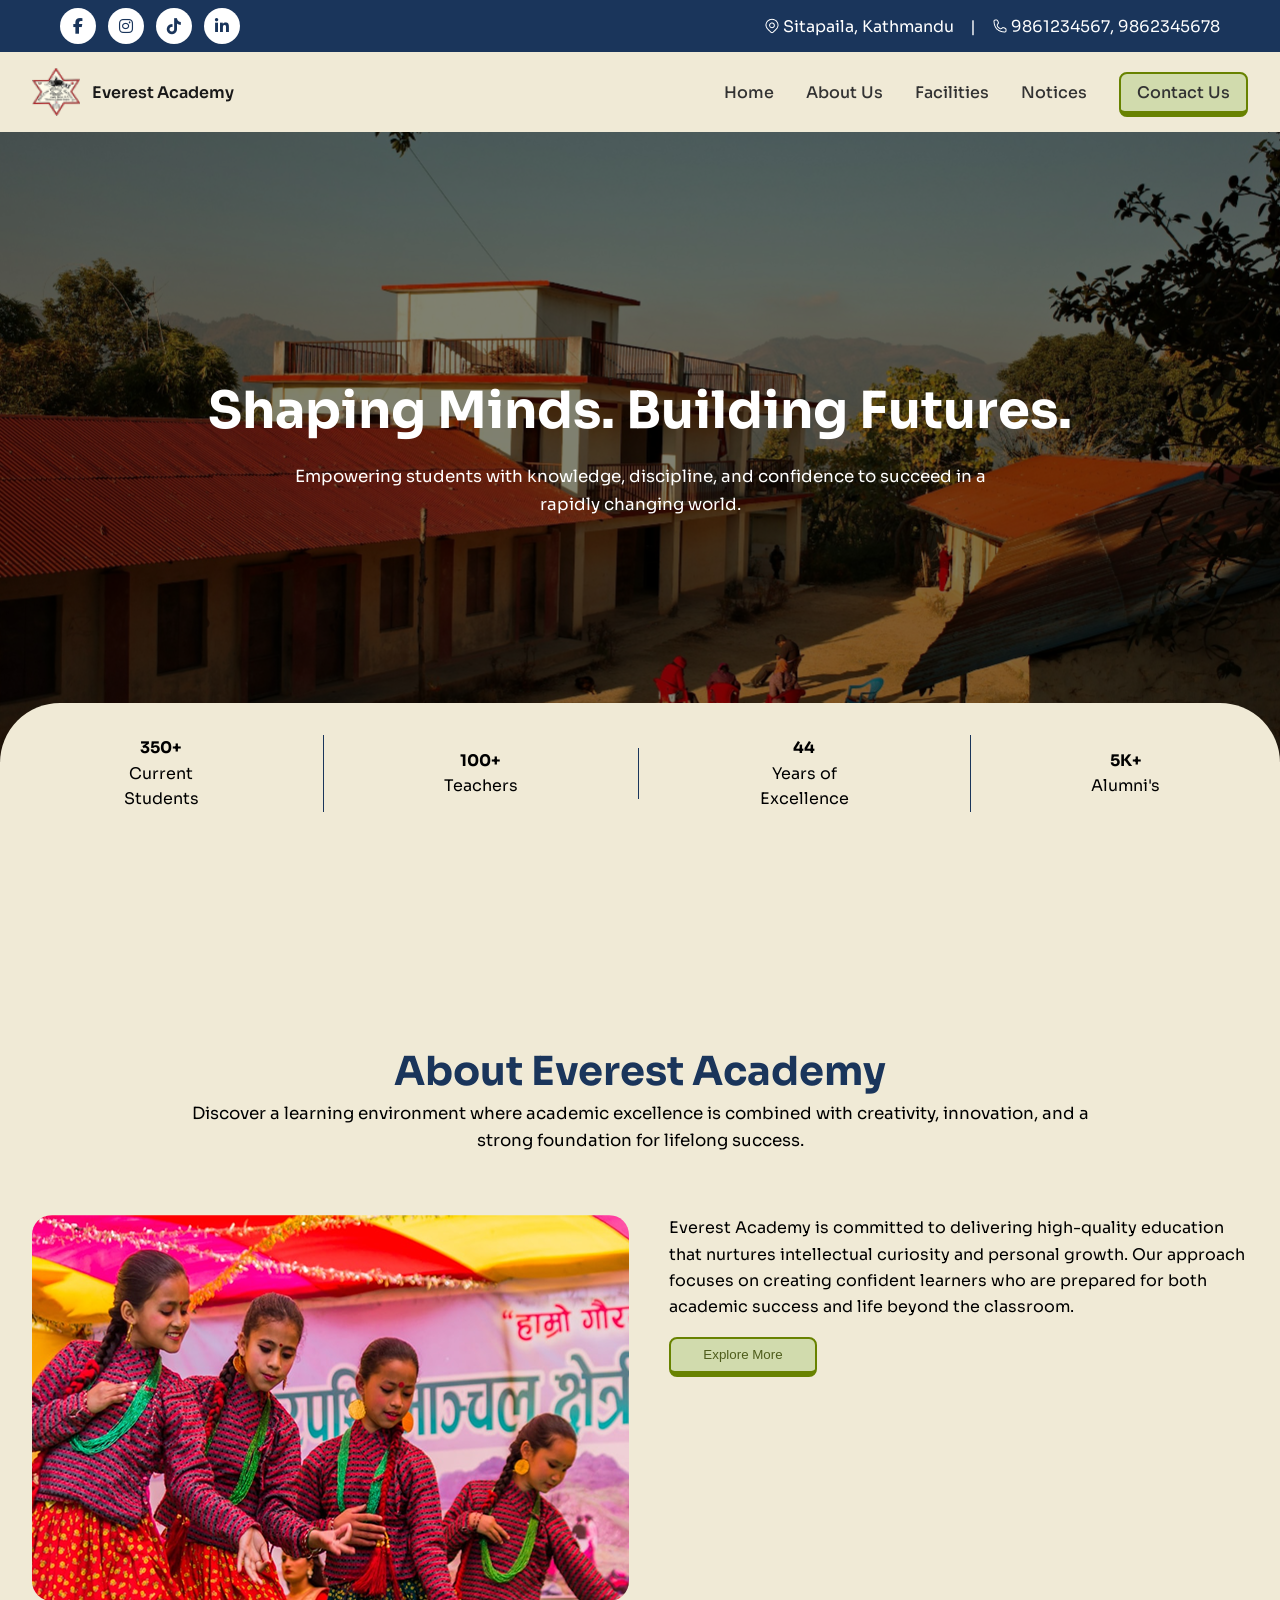
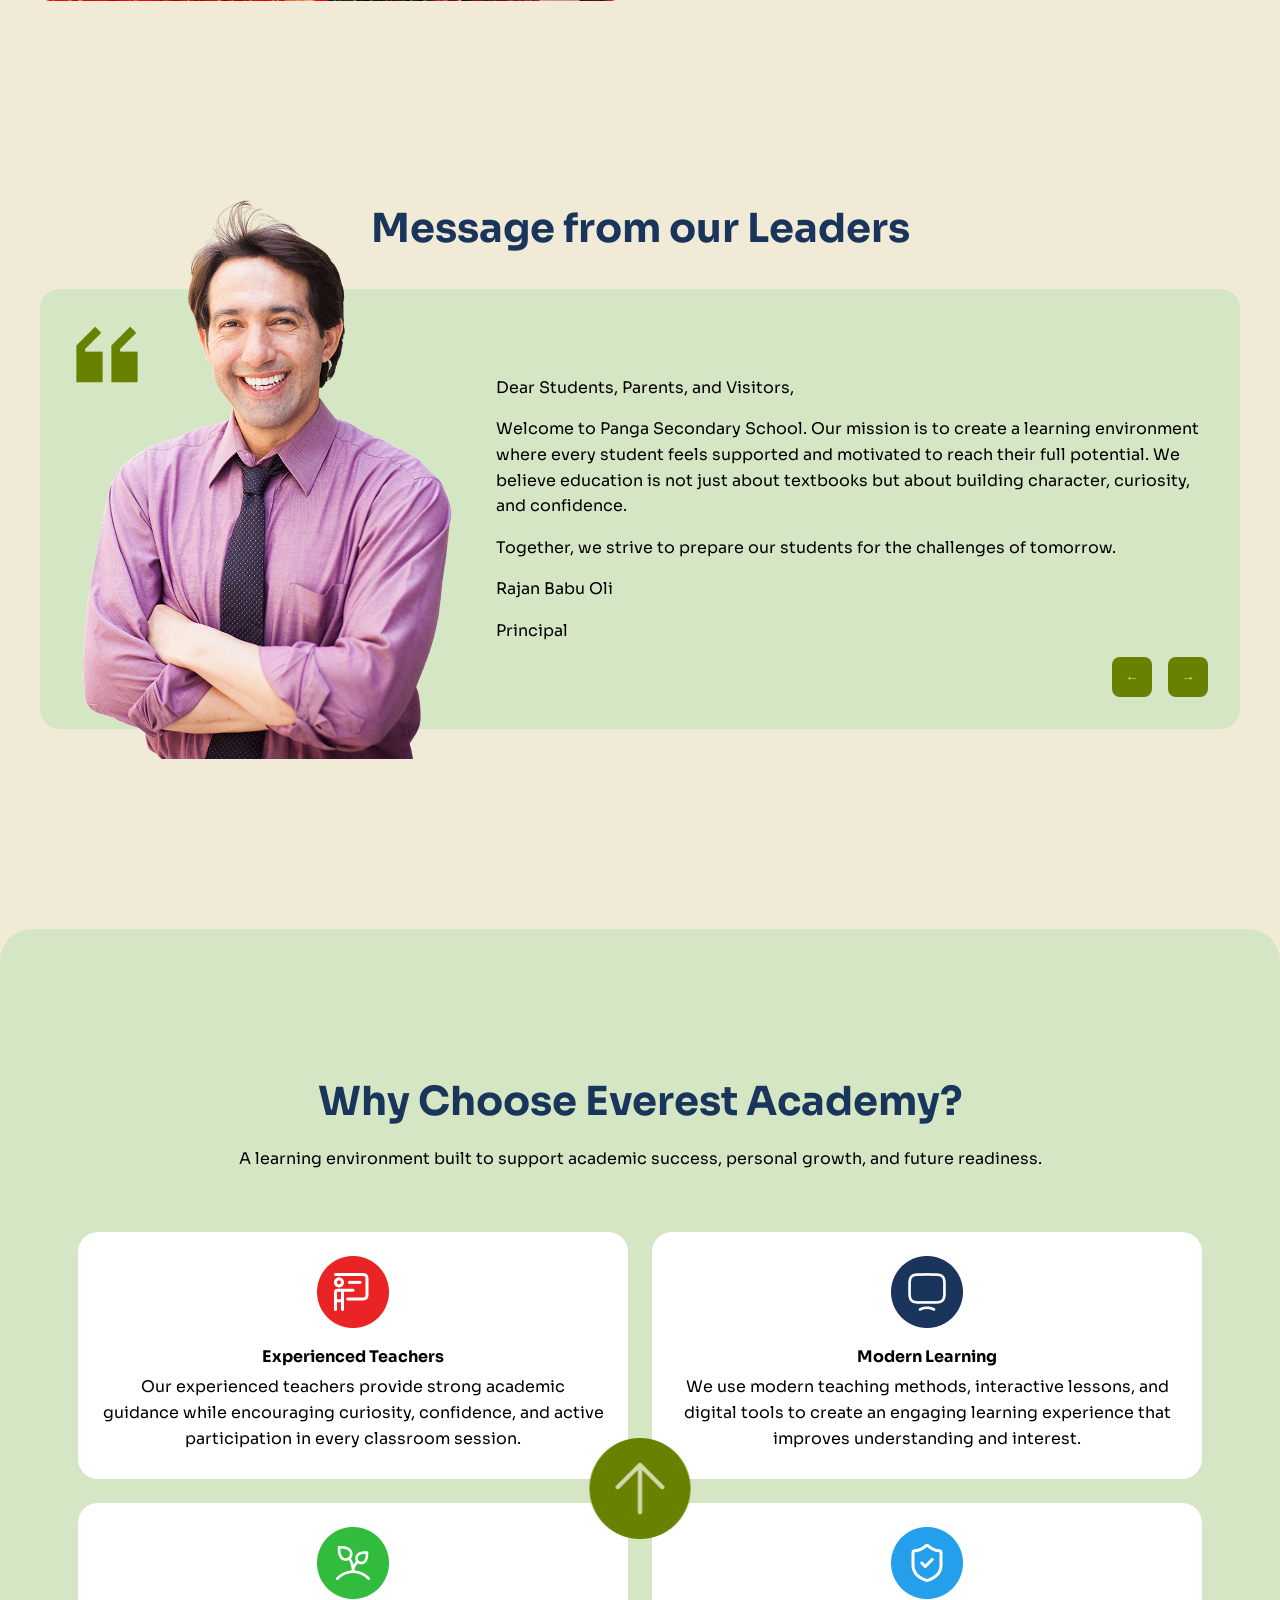
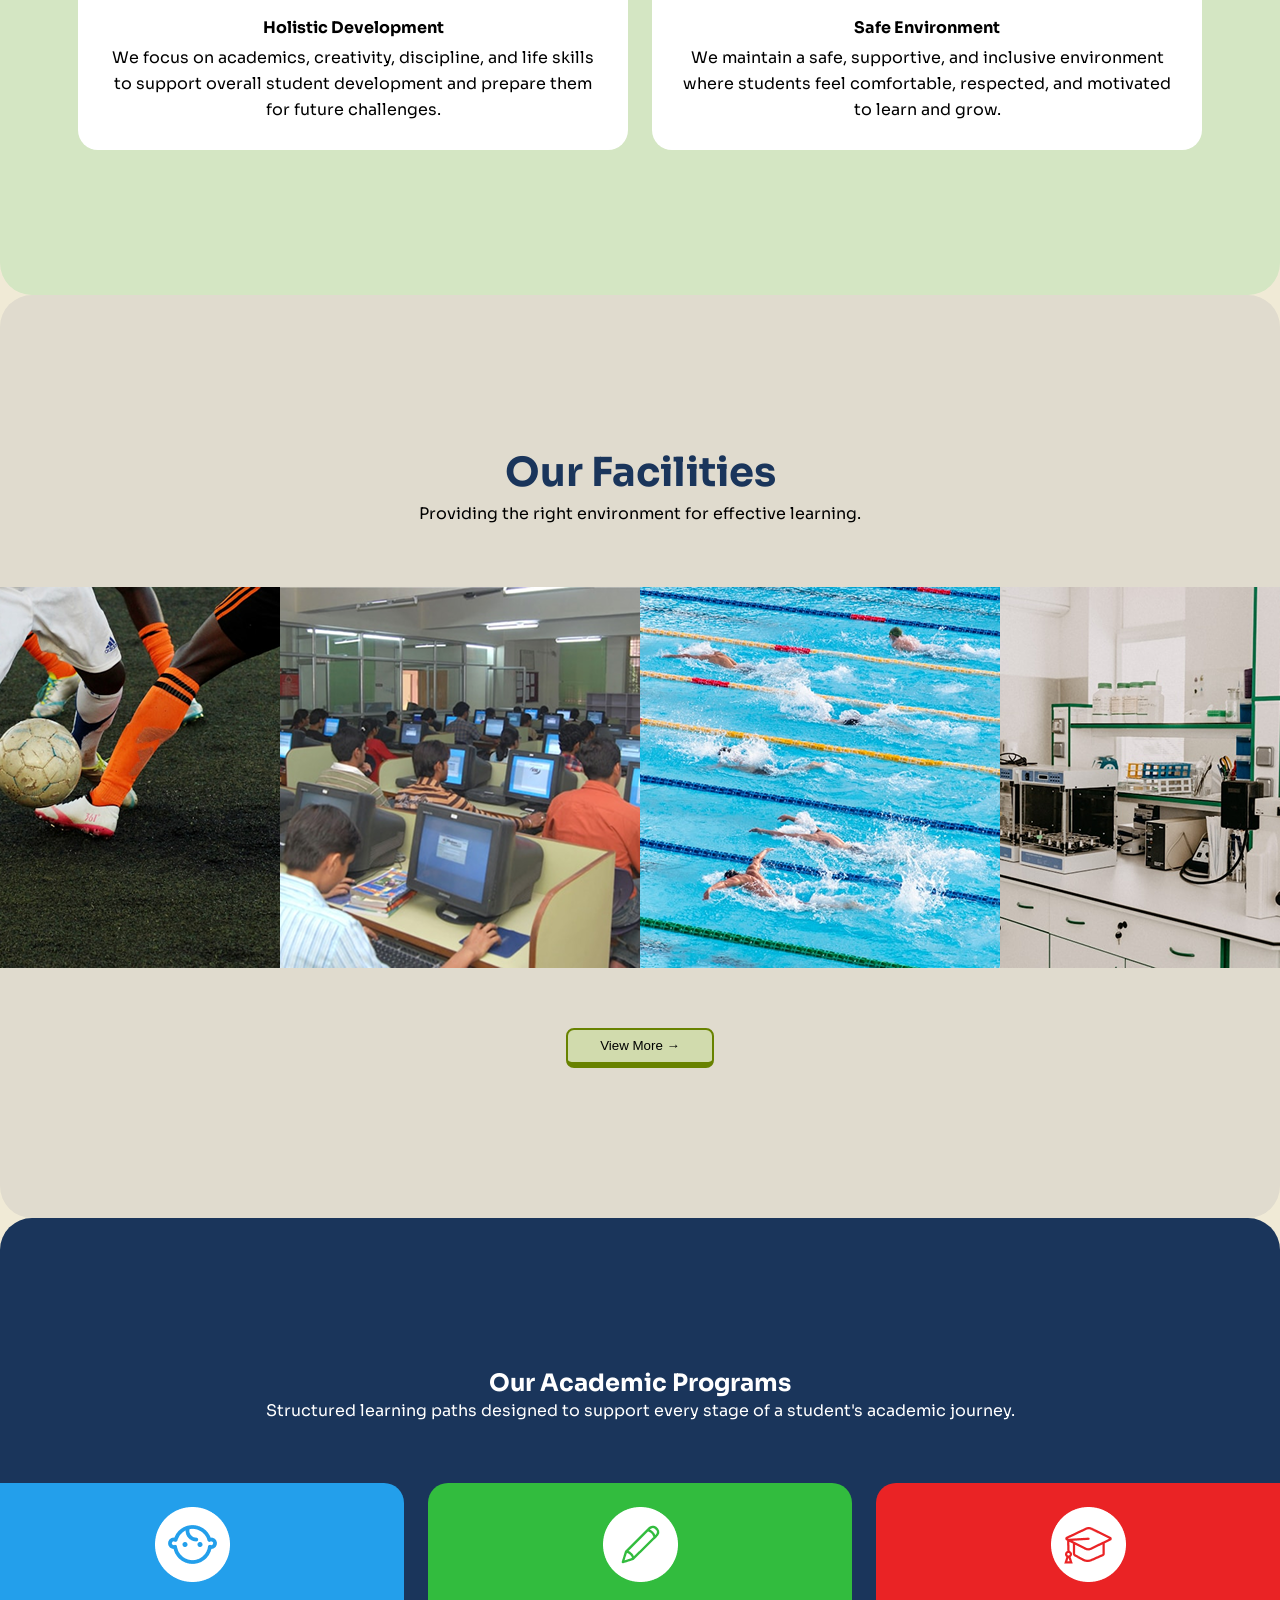
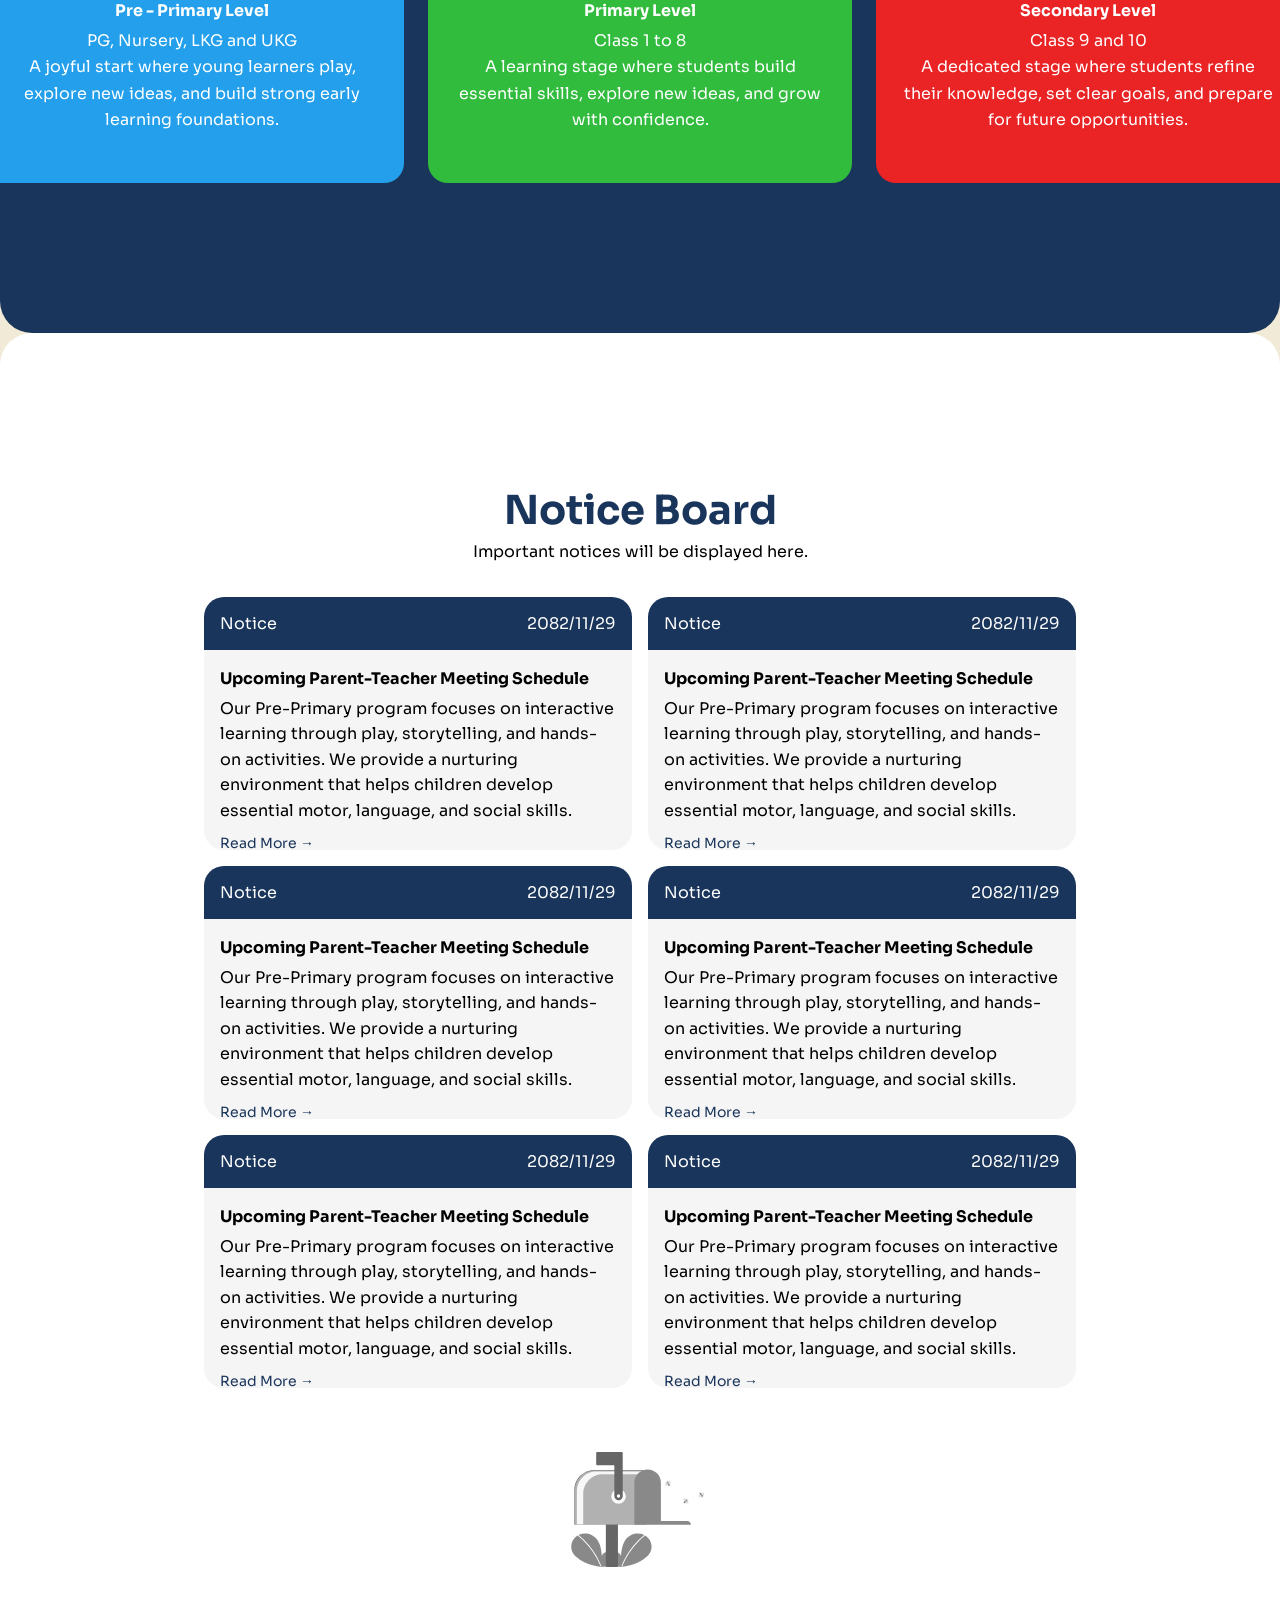
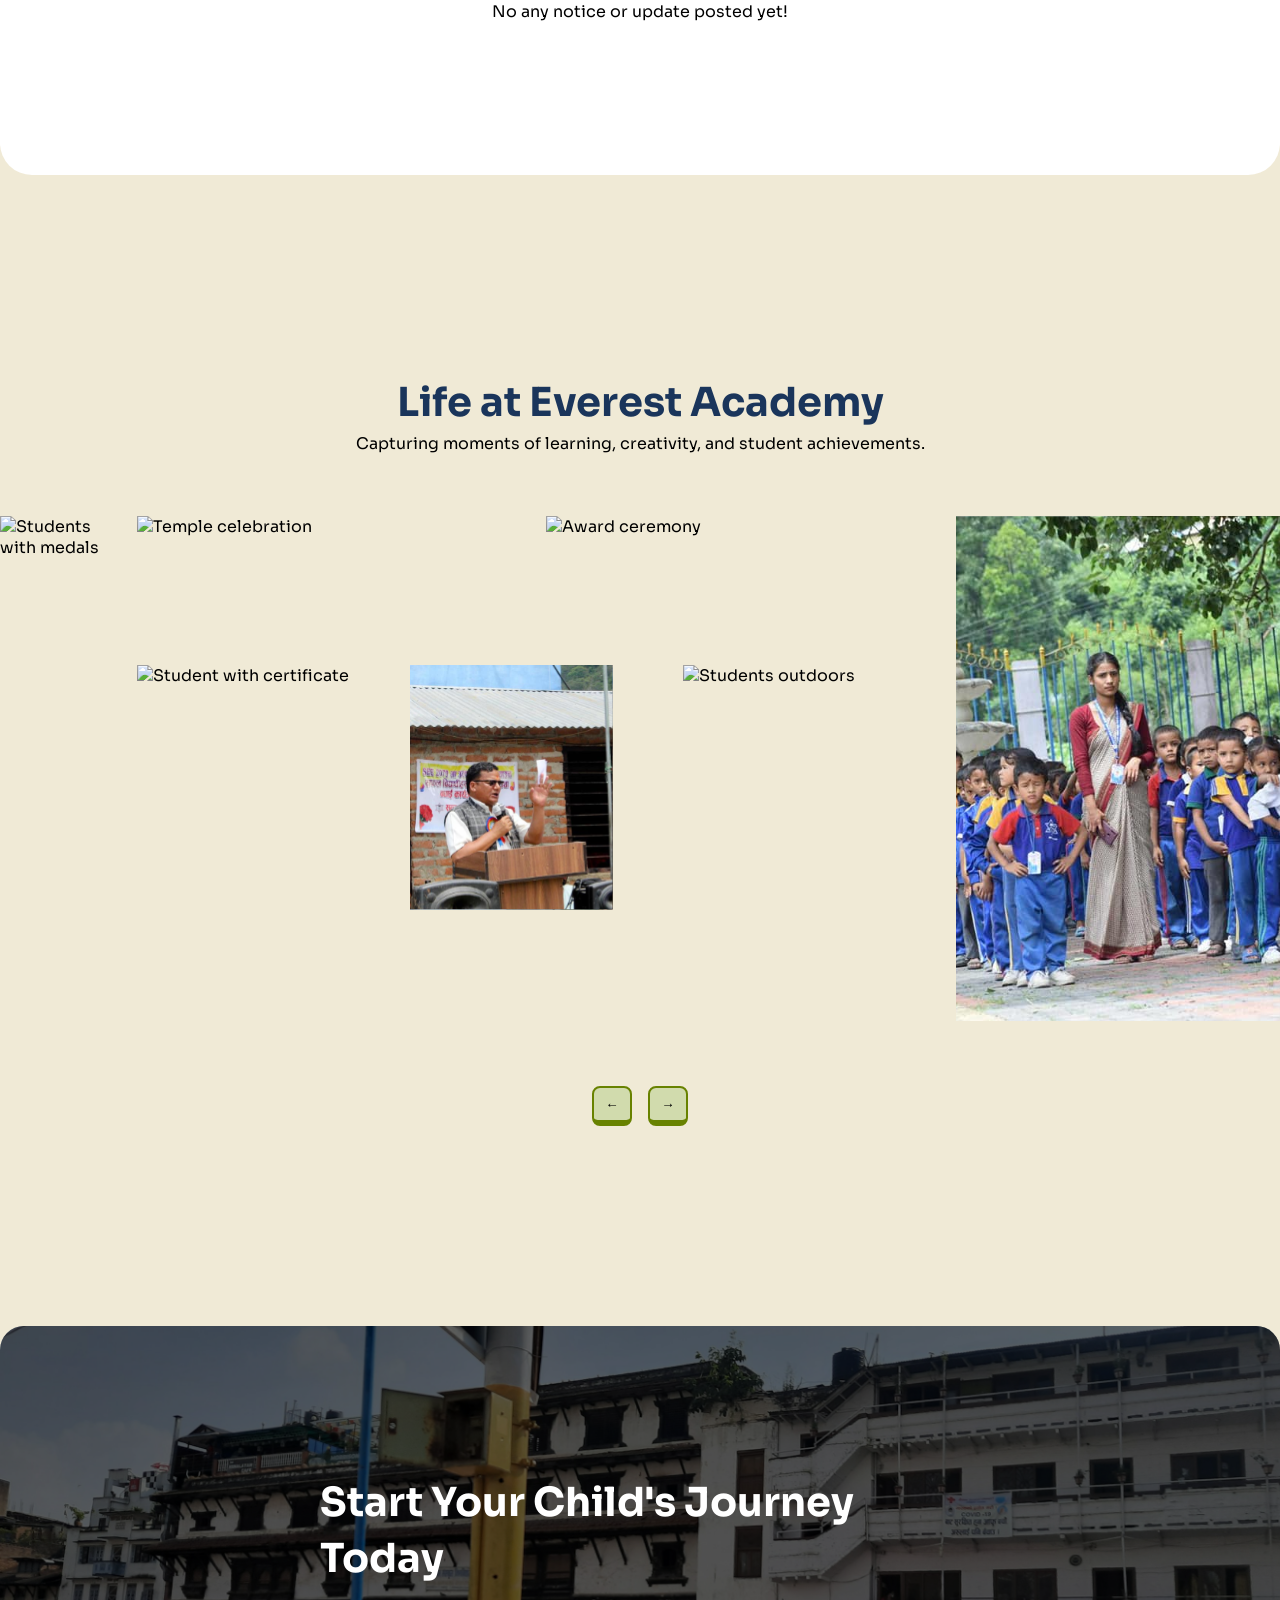
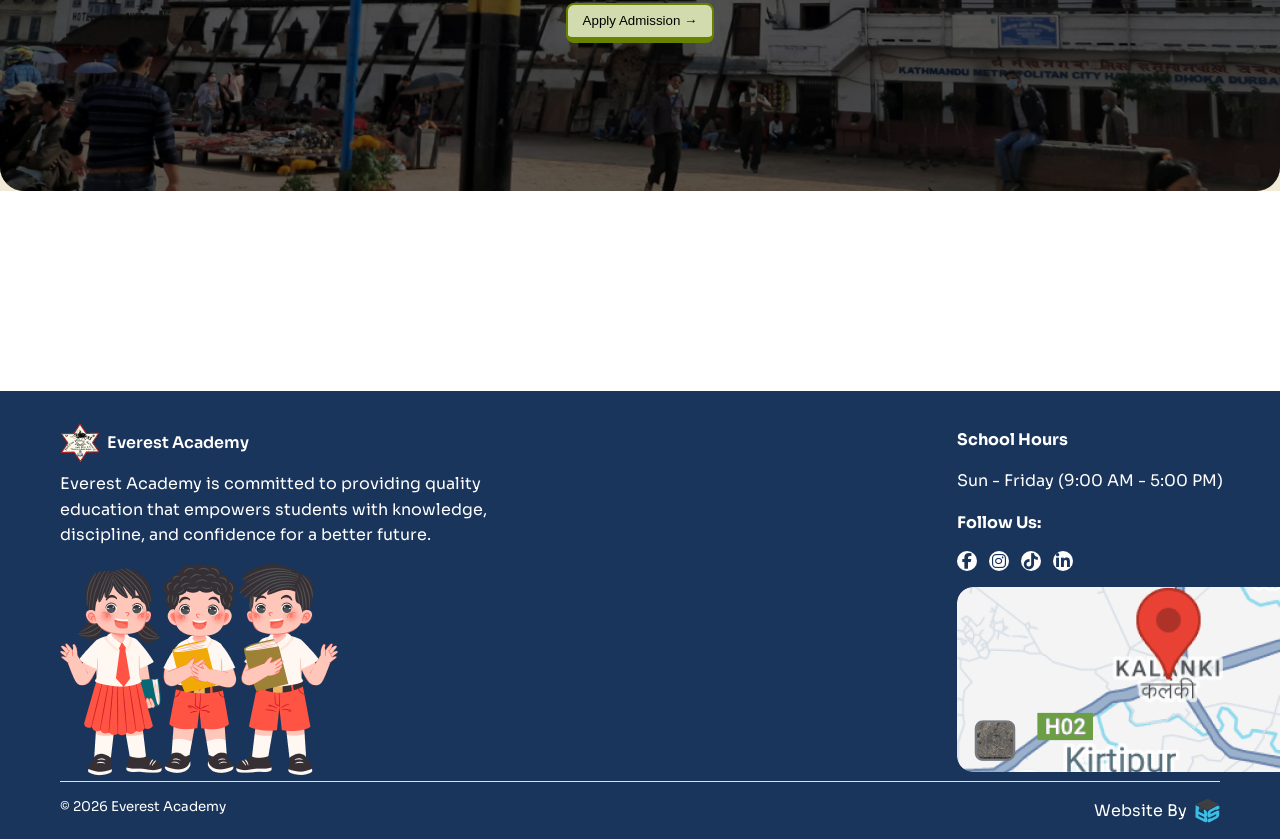
==== index.html @ 0a37c8a2 "Revert "The style.css needed major fixing for responsiveness and the index.html needed some fixing f" ====
<!DOCTYPE html>
<html lang="en">

<head>
    <meta charset="UTF-8">
    <meta name="viewport" content="width=device-width, initial-scale=1.0">
    <link rel="preconnect" href="https://fonts.googleapis.com">
    <link rel="preconnect" href="https://fonts.gstatic.com" crossorigin>
    <link href="https://fonts.googleapis.com/css2?family=Sora:wght@400;500;700&display=swap" rel="stylesheet">
    <link rel="stylesheet" href="https://cdnjs.cloudflare.com/ajax/libs/font-awesome/6.5.0/css/all.min.css">
    <link rel="stylesheet" href="styles.css">
    <title>Navbar</title>
</head>

<body>
    <header>
      <aside class="top-bar">
        <div class="socials">
            <a href="#"><i class="fab fa-facebook-f"></i></a>
            <a href="#"><i class="fab fa-instagram"></i></a>
            <a href="#"><i class="fab fa-tiktok"></i></a>
            <a href="#"><i class="fab fa-linkedin-in"></i></a>
        </div>
        <div class="contact-info">
            <span><img src = "Assets/location.png" alt="location-icon">Sitapaila, Kathmandu</span>
            <span>|</span>
            <span><img src = "Assets/call.png" alt="call-icon">9861234567, 9862345678</span>
        </div>
      </aside>
        <nav>
            <div class="navbar-container">

                <!-- Logo + Organization Name -->
                <a href="#" class="logo">
                    <img src="Assets/Logo.png" alt="Logo">
                    <span class="org-name">Everest Academy</span>
                </a>

                <!-- Navigation Menu -->
                <ul class="nav-menu" id="navMenu">
                    <li><a href="#">Home</a></li>
                    <li><a href="#">About Us</a></li>
                    <li><a href="#">Facilities</a></li>
                    <li><a href="#">Notices</a></li>
                    <li><a class="contactUsbnav" href="#">Contact Us</a></li>
                </ul>

                <!-- Hamburger -->
                <button class="menu-toggle" id="menuToggle">Menu</button>

            </div>
        </nav>
    </header>
    <div id="hero-container">
        <img src="Assets/image.svg" alt="Hero Image">
        <h2>Shaping Minds. Building Futures.</h2>
        <p>Empowering students with knowledge, discipline, and confidence to succeed in a rapidly changing world.</p>
    </div>
    <div class="section-container">
        <section class = "stats-bar">
            <div class="stat-item">
                <h3>350+</h3>
                <p>Current Students</p>
            </div>
            <div class="stat-item">
                <h3>100+</h3>
                <p>Teachers</p>
            </div>
            <div class="stat-item">
                <h3>44</h3>
                <p>Years of Excellence</p>
            </div>
            <div class="stat-item">
                <h3>5K+</h3>
                <p>Alumni's</p>
            </div>
        </section>
        <section class = "about-section">
            <div class="about-top">
                <h2>About Everest Academy</h2>
                <p>Discover a learning environment where academic excellence is combined with creativity, innovation, and a strong foundation for lifelong success.</p>
            </div>
            <div class="about-item">
                <img src="Assets/Photo01.png" alt="About Image">
                <div class="college desc">
                    <p>Everest Academy is committed to delivering high-quality education that nurtures intellectual curiosity and personal growth. Our approach focuses on creating confident learners who are prepared for both academic success and life beyond the classroom.</p>
                    <button>Explore More </button>
                </div>
            </div>
        </section>
        <section class = "message-section">
            <h2>Message from our Leaders</h2>
            <div class="message-content">
                <div class="img-quote">
                    <img src="Assets/quote.png" alt="" class="quote-icon">
                    <img src="Assets/Principal.png" alt="Principal Image" class="principal-img">
                </div>
                <div class = "message-text">
                    <p>Dear Students, Parents, and Visitors,</p>
                    <p>Welcome to Panga Secondary School. Our mission is to create a learning environment 
                    where every student feels supported and motivated to reach their full potential. 
                    We believe education is not just about textbooks but about building character, 
                    curiosity, and confidence.</p>
                    <p>Together, we strive to prepare our students for the challenges of tomorrow.</p>
                    <p class="signature">Rajan Babu Oli</p>
                    <p>Principal</p>
                </div >
                <div class="message-nav">
                    <button class="msg-btn">&#8592;</button>
                    <button class="msg-btn">&#8594;</button>
                </div>
            </div>
        </section>
        <section class = "why-section">
            <header class="why-header">
                <h2>Why Choose Everest Academy?</h2>
                <p>A learning environment built to support academic success, personal growth, and future readiness.</p>
            </header>
            <div class="why-cards">
                <div class="why-center-arrow">
                    <img src="Assets/arrow-up.png" alt="Arrow Up Image">
                </div>
                <article class="why-card">
                    <img src="Assets/why1.png" alt="Why Choose Us Image 1">
                    <h3>Experienced Teachers</h3>
                    <p>Our experienced teachers provide strong academic guidance while encouraging
                    curiosity, confidence, and active participation in every classroom session.</p>
                </article>
                <article class="why-card">
                    <img src="Assets/why2.png" alt="Why Choose Us Image 2">
                    <h3>Modern Learning</h3>
                    <p>We use modern teaching methods, interactive lessons, and digital tools to create an engaging learning experience that improves understanding and interest.</p>
                </article>
                <article class="why-card">
                    <img src="Assets/why3.png" alt="Why Choose Us Image 3">
                    <h3>Holistic Development</h3>
                    <p>We focus on academics, creativity, discipline, and life skills to support overall student development and prepare them for future challenges.</p>
                </article>
                <article class="why-card">
                    <img src="Assets/why4.png" alt="Why Choose Us Image 4">
                    <h3>Safe Environment</h3>
                    <p>We maintain a safe, supportive, and inclusive environment where students feel comfortable, respected, and motivated to learn and grow.</p>
                </article>
            </div>
        </section>
        <section class = "facilities-section">
            <header class="facilities-header">
                <h2>Our Facilities</h2>
                <p>Providing the right environment for effective learning.</p>
            </header>
            <div class="facilities-gallery">
                <img src="Assets/facility1.png" alt="Facility Image 1">
                <img src="Assets/facility2.png" alt="Facility Image 2">
                <img src="Assets/facility3.png" alt="Facility Image 3">
                <img src="Assets/facility4.png" alt="Facility Image 4">
            </div>
            <button class="explore-btn">View More &#8594;</button>
        </section>
        <section class="programs-section">
            <header class="programs-header">
                <h1>Our Academic Programs</h1>
                <p>Structured learning paths designed to support every stage of a student's academic journey.</p>
            </header>
            <div class="program-cards">
                <article class="program-card">  
                    <img src="Assets/program1.png" alt="Program Image 1">
                    <h3>Pre - Primary Level</h3>
                    <p>PG, Nursery, LKG and UKG</p>
                    <p>A joyful start where young learners play, explore new ideas, and build strong early learning foundations.</p>
                </article>
                <article class="program-card">  
                    <img src="Assets/program2.png" alt="Program Image 2">
                    <h3>Primary Level</h3>
                    <p>Class 1 to 8</p>
                    <p>A learning stage where students build essential skills, explore new ideas, and grow with confidence.</p>
                </article>
                <article class="program-card">  
                    <img src="Assets/program3.png" alt="Program Image 3">
                    <h3>Secondary Level</h3>
                    <p>Class 9 and 10</p>
                    <p>A dedicated stage where students refine their knowledge, set clear goals, and prepare for future opportunities.</p>
                </article>
            </div>
        </section>
        <section class="notice-section">
            <header class="notice-header">
                <h2>Notice Board</h2>
                <p>Important notices will be displayed here.</p>
            </header>
            <div class="notice-cards">
                <article class="notice-card">
                    <header>
                        <span class="badge">Notice</span>
                        <time datetime="2082-11-29">2082/11/29</time>
                    </header>
                    <div class="notice-body">
                        <h3>Upcoming Parent-Teacher Meeting Schedule</h3>
                        <p>Our Pre-Primary program focuses on interactive learning through play, storytelling, and 
                        hands-on activities. We provide a nurturing environment that helps children develop essential motor, language, and social skills.</p>
                        <a href="#">Read More &#8594;</a>
                    </div>
                </article>
                <article class="notice-card">
                    <header>
                        <span class="badge">Notice</span>
                        <time datetime="2082-11-29">2082/11/29</time>
                    </header>
                    <div class="notice-body">
                        <h3>Upcoming Parent-Teacher Meeting Schedule</h3>
                        <p>Our Pre-Primary program focuses on interactive learning through play, storytelling, and 
                        hands-on activities. We provide a nurturing environment that helps children develop essential motor, language, and social skills.</p>
                        <a href="#">Read More &#8594;</a>
                    </div>
                </article>
                <article class="notice-card">
                    <header>
                        <span class="badge">Notice</span>
                        <time datetime="2082-11-29">2082/11/29</time>
                    </header>
                    <div class="notice-body">
                        <h3>Upcoming Parent-Teacher Meeting Schedule</h3>
                        <p>Our Pre-Primary program focuses on interactive learning through play, storytelling, and 
                        hands-on activities. We provide a nurturing environment that helps children develop essential motor, language, and social skills.</p>
                        <a href="#">Read More &#8594;</a>
                    </div>
                </article>
                <article class="notice-card">
                    <header>
                        <span class="badge">Notice</span>
                        <time datetime="2082-11-29">2082/11/29</time>
                    </header>
                    <div class="notice-body">
                        <h3>Upcoming Parent-Teacher Meeting Schedule</h3>
                        <p>Our Pre-Primary program focuses on interactive learning through play, storytelling, and 
                        hands-on activities. We provide a nurturing environment that helps children develop essential motor, language, and social skills.</p>
                        <a href="#">Read More &#8594;</a>
                    </div>
                </article>
                <article class="notice-card">
                    <header>
                        <span class="badge">Notice</span>
                        <time datetime="2082-11-29">2082/11/29</time>
                    </header>
                    <div class="notice-body">
                        <h3>Upcoming Parent-Teacher Meeting Schedule</h3>
                        <p>Our Pre-Primary program focuses on interactive learning through play, storytelling, and 
                        hands-on activities. We provide a nurturing environment that helps children develop essential motor, language, and social skills.</p>
                        <a href="#">Read More &#8594;</a>
                    </div>
                </article>
                <article class="notice-card">
                    <header>
                        <span class="badge">Notice</span>
                        <time datetime="2082-11-29">2082/11/29</time>
                    </header>
                    <div class="notice-body">
                        <h3>Upcoming Parent-Teacher Meeting Schedule</h3>
                        <p>Our Pre-Primary program focuses on interactive learning through play, storytelling, and 
                        hands-on activities. We provide a nurturing environment that helps children develop essential motor, language, and social skills.</p>
                        <a href="#">Read More &#8594;</a>
                    </div>
                </article>
            </div>
            <img src="Assets/mailbox.svg" alt="Mailbox Image" class="mailbox-img">
            <p>No any notice or update posted yet!</p>
        </section>
        <section class="gallery-section">
            <header class="gallery-header">
                <h2>Life at Everest Academy</h2>
                <p>Capturing moments of learning, creativity, and student achievements.</p>
            </header>
            <div class="photo-grid">
                <div class="cell-1"><img src="Assets/image1.svg" alt="Students with medals" /></div>
                <div class="row1-mid"><img src="Assets/image2.svg" alt="Temple celebration" /></div>
                <div class="row1-mid"><img src="Assets/image3.svg" alt="Award ceremony" /></div>
                <div class="row2-mid"><img src="Assets/image4.svg" alt="Student with certificate" /></div>
                <div class="row2-mid"><img src="Assets/image5.svg" alt="Teacher with students" /></div>
                <div class="row2-mid"><img src="Assets/image6.svg" alt="Students outdoors" /></div>
                <div class="cell-7"><img src="Assets/image7.svg" alt="Speaker at event" /></div>
            </div>
            <div class="gallery-nav">
                <button>&#8592;</button>
                <button>&#8594;</button>
            </div>
        </section> 
        <section class="apply-section">
            <img src = "Assets/start.jpg" alt="Apply Image" class="apply-img">
            <div class="apply-content">
                <h2>Start Your Child's Journey Today</h2>
                <button class="apply-btn">Apply Admission &#8594;</button>
            </div>
        </section>      
    </div>
    <footer class="footer">
    <div class="footer-container">
        <div class="footer-left">
            <header class="footer-header">
                <img src="Assets/Logo.png" alt="Everest Academy Logo">
                <span>Everest Academy</span>
            </header>
            <p>
            Everest Academy is committed to providing quality education that empowers
            students with knowledge, discipline, and confidence for a better future.
            </p>
            <img src="Assets/students.png" alt="Students Image">
        </div>
        <div class="footer-right">
        <h3>School Hours</h3>
        <p>Sun - Friday (9:00 AM - 5:00 PM)</p>

        <h3>Follow Us:</h3>
        <div class="socials footer-socials">
            <a href="#"><i class="fab fa-facebook-f"></i></a>
            <a href="#"><i class="fab fa-instagram"></i></a>
            <a href="#"><i class="fab fa-tiktok"></i></a>
            <a href="#"><i class="fab fa-linkedin-in"></i></a>
        </div>

        <div class="map">
            <img src="Assets/map.png" alt="School Location Map">
        </div>
        </div>
    </div> 

    <div class="footer-bottom">
        <small>&copy; 2026 Everest Academy</small>
        <div class="creator">
            <span>Website By</span>
            <img src="Assets/me.png" alt="logo">
        </div>
    </div>
    <button class="footer-btn">
        <i class="fa fa-arrow-up"></i>
    </button>
    </footer>
    <script src="script.js"></script>
</body>

</html>
---- styles.css ----
:root {
    --primary-color: #1A355B;
    --button-text: #4E5C1B;
    --button-color: #D1DBAD;
    --button-border-color: #688200;
    --text-color: #000000;
    --primary-background: #F0EAD6;
}

* {
    margin: 0;
    padding: 0;
    box-sizing: border-box;
}

body {
    font-family: 'Sora', 'Segoe UI', Arial, sans-serif;
}

h2{
    color: var(--primary-color);
    font-size: 40px;
    line-height: 1.4;
}

h3, p{
    font-size: 16px;
    line-height: 1.6;
}

nav {
    background: var(--primary-background);
    position: relative;
    top: 0;
    z-index: 1000;
}

.navbar-container {
    display: flex;
    align-items: center;
    justify-content: space-between;
    padding: 16px 32px;
    max-width: 1440px;
    margin: 0 auto;

}

/* Logo + Name */
.logo {
    display: flex;
    align-items: center;
    gap: 12px;
    text-decoration: none;
    color: #1a1a1a;
}

.logo img {
    height: 48px;
}

.org-name {
    font-family: "Sora", 'Segoe UI', Arial, sans-serif;
    font-size: 16px;
    font-weight: 600;
}

/* Nav Menu */
.nav-menu {
    display: flex;
    align-items: center;
    gap: 32px;
    list-style: none;
}

.nav-menu a {
    text-decoration: none;
    color: #333;
    font-weight: 500;
    transition: color 0.3s;
}

.nav-menu a:hover {
    color: #0066cc;
}

/* Hamburger */
.menu-toggle {
    display: none;
    font-size: 16px;
    font-weight: 600;
    cursor: pointer;
    color: var(--button-text);
    padding: 8px 16px;
    background-color: var(--button-color);
    border-width: 2px 2px 6px 2px;
    border-style: solid;
    border-color: var(--button-border-color);
    border-radius: 8px;
}

.contactUsbnav {
    background-color: var(--button-color);
    border-width: 2px 2px 6px 2px;
    border-style: solid;
    border-color: var(--button-border-color);
    border-radius: 8px;
    padding: 8px 16px;
}
#hero-container {
    overflow: hidden;
    height: 70vh;
    min-height: 420px;
    position: sticky;
    /*top: 80px;*/
    z-index: 1;
    display: flex;
    flex-direction: column;
    align-items: center;
    justify-content: center;
    text-align: center;
    padding: 0 32px;
}

section {
    display: flex;
    flex-direction: column;
    align-items: center;
    justify-content: center;
    max-width: 1440px;
    margin: 0 auto;
    margin-bottom: 200px;
}

#hero-container img {
    position: absolute;
    inset: 0;
    width: 100%;
    height: 100%;
    object-fit: cover;
    object-position: center center;
    transform: scale(1.08);
    transform-origin: center center;
    z-index: -1;
    transition: transform 0.5s ease;
}

#hero-container h2,
#hero-container p {
    position: relative;
    z-index: 2;
    color: white;
    margin: 0;
}

#hero-container h2 {
    font-size: clamp(2rem, 4vw, 4rem);
    margin-bottom: 16px;
}

#hero-container p {
    max-width: 720px;
    font-size: 1.05rem;
    line-height: 1.65;
}

.top-bar {
    background-color: var(--primary-color);
    color: white;
    display: flex;
    justify-content: space-between;
    align-items: center;
    padding: 8px 60px;
}

.socials {
    display: flex;
    align-items: center;
    gap: 12px;
}

.socials a {
    display: flex;
    align-items: center;
    justify-content: center;
    width: 36px;
    height: 36px;
    border-radius: 50%;
    background: white;
    color: var(--primary-color);
    font-size: 1rem;
    text-decoration: none;
    transition: opacity 0.2s;
}

.contact-info {
    display: flex;
    gap: 16px;
}
.contact-info span {
    display: flex;
    align-items: center;
    gap: 3px;
}

.section-container{
    position: relative;
    z-index: 10;
    background-color: var(--primary-background);
    border-radius: 60px 60px 0 0;
    margin-top: -59px;
}

.stats-bar{
    display: flex;
    flex-direction: row;
    justify-content: space-around;
    padding: 32px 0;
}

.stat-item{
    border-right: 1px solid #1A355B;
    padding: 0 120px;
    text-align: center;
}

.stat-item:last-child{
    border-right: none;
}

.about-section{
    display: flex;
    flex-direction: column;
    align-items: center;
    gap: 60px;
    padding: 0 32px;
}

.about-top{
    display: flex;
    flex-direction: column;
    align-items: center;
    max-width: 946px;
}

.about-top p{
    text-align: center;
    font-size: 1.05rem;
    line-height: 1.65;
}
.about-item{
    display: flex;
    gap: 40px;
}

.about-item img{
    max-width: 597px;
    height: auto;
    border-radius: 20px;
}

.about-item p{
    line-height: 1.65;
    max-width: 683px;
    margin-bottom: 16px;
}

.about-item button{
    width: 148px;
    height: 40px;
    border-radius: 8px;
    background-color: var(--button-color);
    border-width: 2px 2px 6px 2px;
    border-style: solid;
    border-color: var(--button-border-color);
    color: var(--button-text);
    cursor: pointer;
}

.message-section {
    display: flex;
    flex-direction: column;
    max-width: 1200px;
    margin: 0 auto;
    margin-bottom: 200px;
}

.message-section h2 {
    text-align: center;
    margin-bottom: 32px;

}

.message-content {
    display: flex;
    background-color: #d4e6c3;
    border-radius: 20px;
    gap: 32px;
    width: 1200px;
    height: 440px;
    padding: 32px;
    position: relative;
}

.quote-icon{
    height: 70px;
    width: 70px;
}

.principal-img{
    position: relative;
    bottom: 200px;

}

.message-text {
    display: flex;
    flex-direction: column;
    justify-content: center;
    gap: 16px;
}

.message-nav{
    display: flex;
    gap: 16px;
    position: absolute;
    bottom: 32px;
    right: 32px;
}

.msg-btn{
    width: 40px;
    height: 40px;
    border: none;
    border-radius: 8px;
    cursor: pointer;
    background-color: var(--button-border-color);
    color: var(--button-color);
}

.why-section{
    display: flex;
    flex-direction: column;
    align-items: center;
    gap: 60px;
    padding: 150px 0;
    height: 966px;
    background-color: #d4e6c3;
    border-radius: 32px;
    max-width: 100%;
    margin-bottom:0
}

.why-header{
    display: flex;
    flex-direction: column;
    align-items: center;
    gap: 16px;
}
.why-cards{
    display: flex;
    flex-wrap: wrap;
    justify-content: center;
    gap: 24px;
    position: relative;
}

.why-card{
    display: flex;
    flex-direction: column;
    align-items: center;
    padding: 24px;
    border-radius: 20px;
    background-color: white;
    width: 550px;
    height: 247px;
}

.why-card img {
    margin-bottom: 16px; 
}

.why-card h3 {
    margin-bottom: 4px;
}

.why-card p{
    text-align: center;
    line-height: 1.65;
}

.why-center-arrow {
    position: absolute;
    top: 50%;
    left: 50%;
    transform: translate(-50%, -50%);
    z-index: 1; 
}

.facilities-section{
    display: flex;
    flex-direction: column;
    align-items: center;
    background-color: #E0DBCE;
    border-radius: 32px;
    max-width: 100%;
    padding: 150px;
    gap: 60px;
    margin-bottom: 0;
}

.facilities-header{
    text-align: center;
}

.facilities-gallery{
    display: flex;

}
.facilities-gallery img{
    width: 360px;
    height: 381px;
}

.explore-btn{
    width: 148px;
    height: 40px;
    border-radius: 8px;
    border-width: 2px 2px 6px 2px;
    border-style: solid;
    border-color: #688200;
    cursor: pointer;
    background-color: #D1DBAD;
}

.programs-section{
    display: flex;
    flex-direction: column;
    align-items: center;
    background-color: var(--primary-color);
    color: white;
    border-radius: 32px;
    max-width: 100%;
    padding: 150px;
    gap: 60px;
    margin-bottom: 0;
}

.programs-header{
    display: flex;
    flex-direction: column;
    align-items: center;
}

.program-cards{
    display: flex;
    justify-content: center;
    gap: 24px;
}

.program-card{
    display: flex;
    flex-direction: column;
    align-items: center;
    padding: 24px;
    border-radius: 20px;
    width: 424px;
    height: 300px;
}

.program-card img {
    margin-bottom: 16px; 
}

.program-card h3 {
    margin-bottom: 4px;
}

.program-card p{
    text-align: center;
    line-height: 1.65;
}

.program-card:nth-child(1){
    background-color: #239FEB
}

.program-card:nth-child(2){
    background-color: #32BC3E;
}

.program-card:nth-child(3){
    background-color: #EA2325;
}

.notice-section{
    display: flex;
    flex-direction: column;
    align-items: center;
    background-color: white;
    border-radius: 32px;
    max-width: 100%;
    padding: 150px 60px;
    gap: 32px;
}

.notice-header{
    text-align: center;
}

.notice-cards{
    display: flex;
    flex-wrap: wrap;
    justify-content: center;
    gap: 16px;
    margin-bottom: 32px;
}

.notice-card{
    display: flex;
    flex-direction: column;
    border-radius: 20px;
    background-color: #f5f5f5;
    width: 428px;
    height: 253px;
    gap:16px;
}

.notice-card header {
    max-width: 100%;
    display: flex;
    align-items: center;
    justify-content: space-between;
    padding: 16px;
    background-color: #1A355B;
    color: white;
    border-radius: 20px 20px 0 0;
}

.notice-body {
    padding: 0 16px;
}

.notice-body h3 {
    white-space: nowrap;
    margin-bottom: 4px;
}

.notice-body p {
    margin-bottom: 8px;
}
.notice-body a {
    font-size: 14px;
    text-decoration: none;
    color: #1A355B;
}

.gallery-section{
    display: flex;
    flex-direction: column;
    align-items: center;
    gap: 60px;
}

.gallery-header{
    text-align: center;
}

.photo-grid {
  display: grid;
  grid-template-columns: repeat(8, 1fr);
  gap: 16px;
}

.cell-1 { grid-column: 1; grid-row: 1 / 3; }
.cell-7 { grid-column: 8; grid-row: 1 / 3; }
.row1-mid { grid-column: span 3; }
.row2-mid { grid-column: span 2; }


.gallery-nav{
    display: flex;
    gap: 16px;
}

.gallery-nav button{
    width: 40px;
    height: 40px;
    border: none;
    border-radius: 8px;
    border-width: 2px 2px 6px 2px;
    border-style: solid;
    border-color: #688200;
    cursor: pointer;
    background-color: #D1DBAD;
}

.apply-section{
    position: relative;
    height: 465px;
}

.apply-section img {
  width: 100%;
  height: 100%;
  object-fit: cover;
  border-radius: 24px;
}

.apply-section::after {
  content: "";
  position: absolute;
  inset: 0;
  background: hsla(0, 0%, 0%, 0.6);
  border-radius: 24px;
}

.apply-content {
  position: absolute;
  top: 50%;
  left: 50%;
  transform: translate(-50%, -50%);
  display: flex;
  flex-direction: column;
  align-items: center;
  gap: 16px;
  z-index:1;
}

.apply-content h2{
    color: white;
}

.apply-btn{
    width: 148px;
    height: 40px;
    border-radius: 8px;
    border-width: 2px 2px 6px 2px;
    border-style: solid;
    border-color: #688200;
    background-color: #D1DBAD;
    cursor: pointer;
}

.footer{
    background-color: var(--primary-color);
    color: white;
    padding: 0 60px;
}

.footer-container{
    display: flex;
    align-items: center;
    gap: 394px;
    padding-top: 32px;
    border-bottom: 1px solid hsla(0, 0%, 88%, 1);
}

.footer-header{
    display: flex;
    align-items: center;
    gap: 7px;
    margin-bottom: 8px;
}

.footer-header span{
    font-family: Sora;
    font-weight: 600;
    font-style: SemiBold;
    font-size: 16px;
    line-height: 160%;
    letter-spacing: 0%;

}

.footer-left p{
    margin-bottom: 16px;
    width: 503px;
}

.footer-right{
    display: flex;
    flex-direction: column;
    gap: 16px;
}
.footer-socials a{
    max-width: 20px;
    max-height: 20px;
}

.map img{
    border-radius: 16px;
}

.footer-bottom{
    display: flex;
    justify-content: space-between;
    padding: 16px 0;
}

.creator{
    display: flex;
    align-items: center;
    gap: 8px;
}

.creator img{
    max-width: 25px;
    max-height: 25px;;
}

.footer-btn{
    width: 40px;
    height: 40px;
    border-radius: 8px;
    border-width: 2px 2px 6px 2px;
    border-style: solid;
    border-color: #688200;
    background-color: #D1DBAD;
    cursor: pointer;
    position: fixed;
    right: 60px;
    bottom: 40px;
}


/* ================== RESPONSIVE ================== */

/* Tablet (441px to 1024px) - Only Hamburger */
@media (min-width: 441px) and (max-width: 1024px) {
    .navbar-container {
        padding: 16px 32px;
        position: relative;
    }

    .nav-menu {
        display: none;
        flex-direction: column;
        position: absolute;
        top: 100%;
        left: -32px;
        right: -32px;
        width: calc(100% + 64px);
        background: var(--primary-background);
        padding: 0;
        box-shadow: 0 10px 20px rgba(0, 0, 0, 0.1);
        gap: 0;
        align-items: flex-start;
    }

    .nav-menu li {
        width: 100%;
        border-bottom: 1px solid #eee;
    }

    .nav-menu a {
        display: block;
        padding: 15px 20px;
        color: #333;
        text-decoration: none;
    }

    .nav-menu a:hover {
        background-color: #f5f5f5;
    }

    .nav-menu .contactUsbnav {
        background: transparent;
        border: none;
        border-radius: 0;
        color: #333;
        padding: 15px 20px;
    }

    .nav-menu.active {
        display: flex;
    }

    .menu-toggle {
        display: block;
    }
}

/* Mobile (≤ 440px) - Only Hamburger */
@media (max-width: 440px) {
    .navbar-container {
        padding: 16px;
        position: relative;
    }

    #hero-container {
        padding: 0 16px;
        margin-bottom: 100px;
    }

    .nav-menu {
        display: none;
        flex-direction: column;
        position: absolute;
        top: 100%;
        left: -16px;
        right: -16px;
        width: calc(100% + 32px);
        background: var(--primary-background);
        padding: 0;
        box-shadow: 0 10px 20px rgba(0, 0, 0, 0.1);
        gap: 0;
        align-items: flex-start;
    }
    .nav-menu li,
    .nav-menu a {
        width: 100%;
        border-bottom: 1px solid #eee;
        background-color: var(--primary-background);
    }
    .nav-menu a {
        display: block;
        padding: 15px 20px;
        color: black;
        text-decoration: none;
    }

    .nav-menu .contactUsbnav {
        background: transparent;
        border: none;
        border-radius: 0;
        color: black;
        padding: 15px 20px;
    }

    .nav-menu.active {
        display: flex;
    }

    .menu-toggle {
        display: block;
    }
}

/* Desktop - Full Menu */
@media (min-width: 1025px) {
    .nav-menu {
        display: flex;
    }

    .menu-toggle {
        display: none;
    }
}
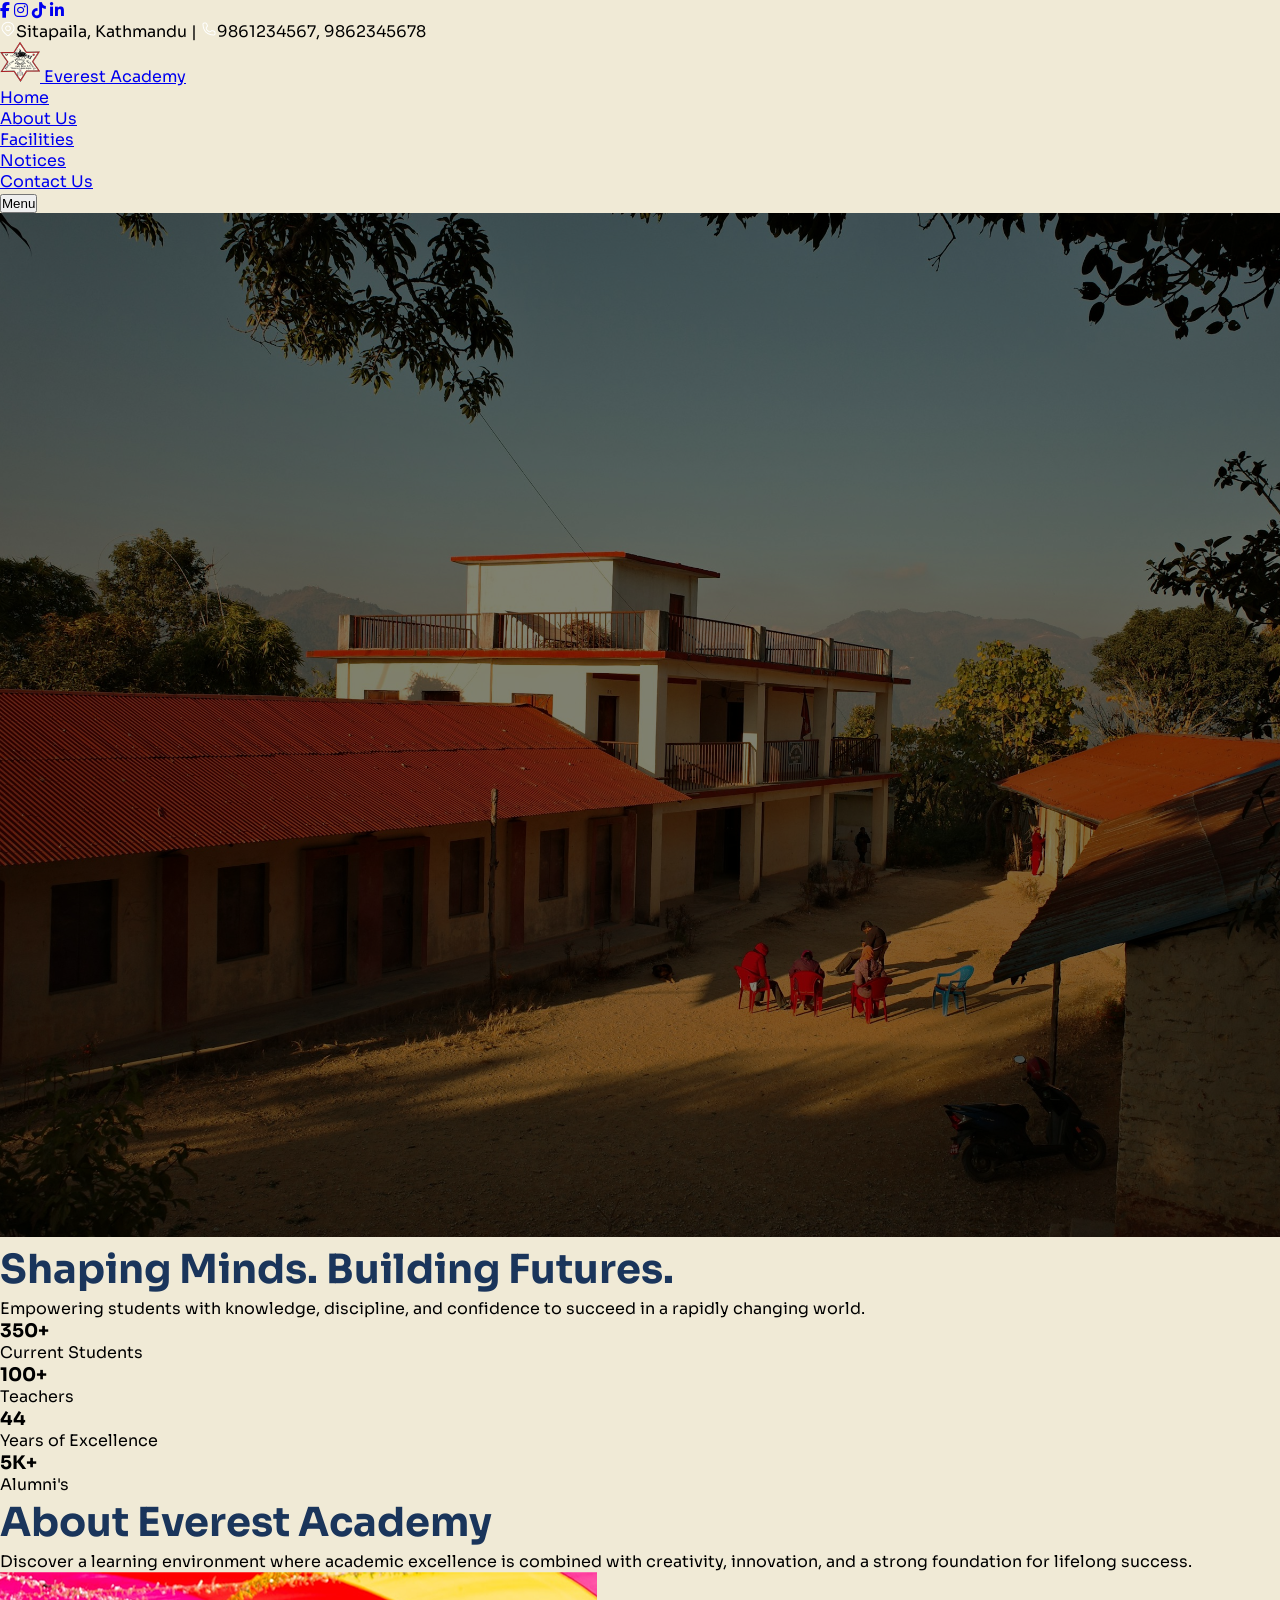
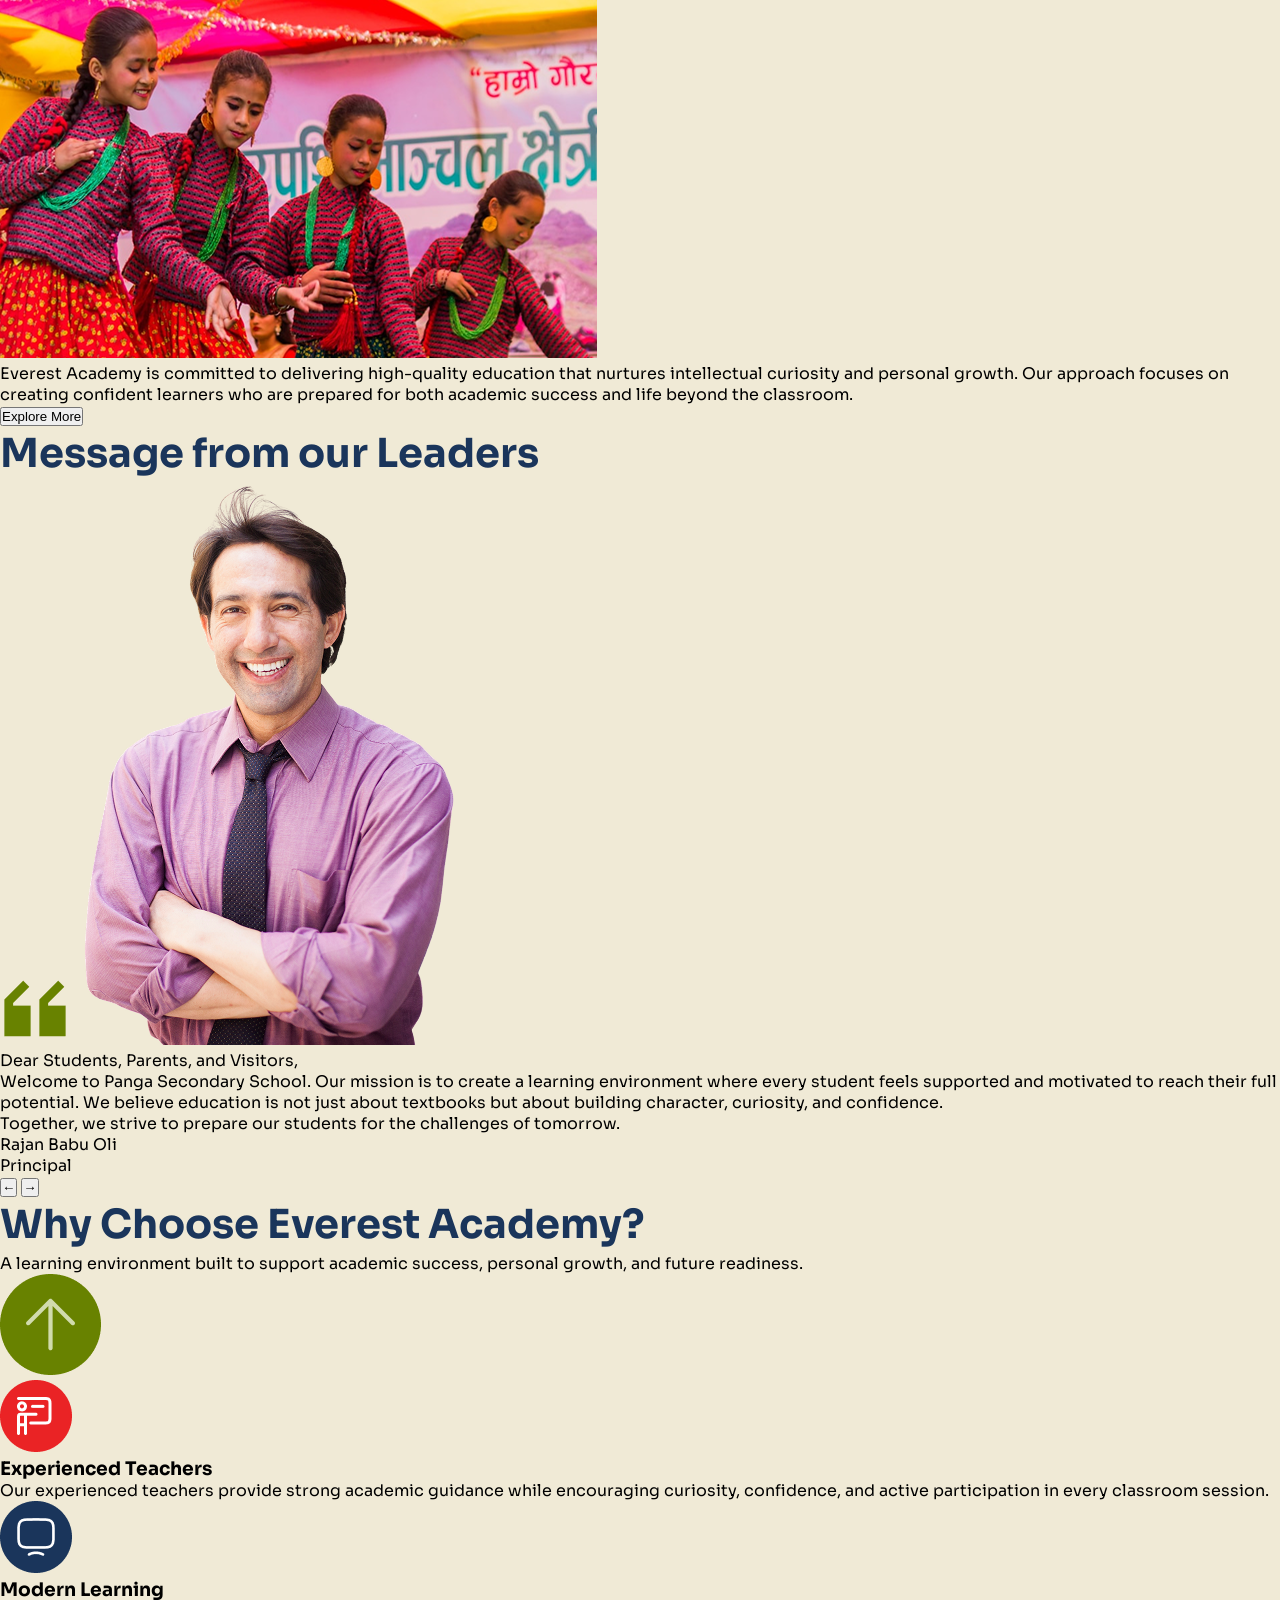
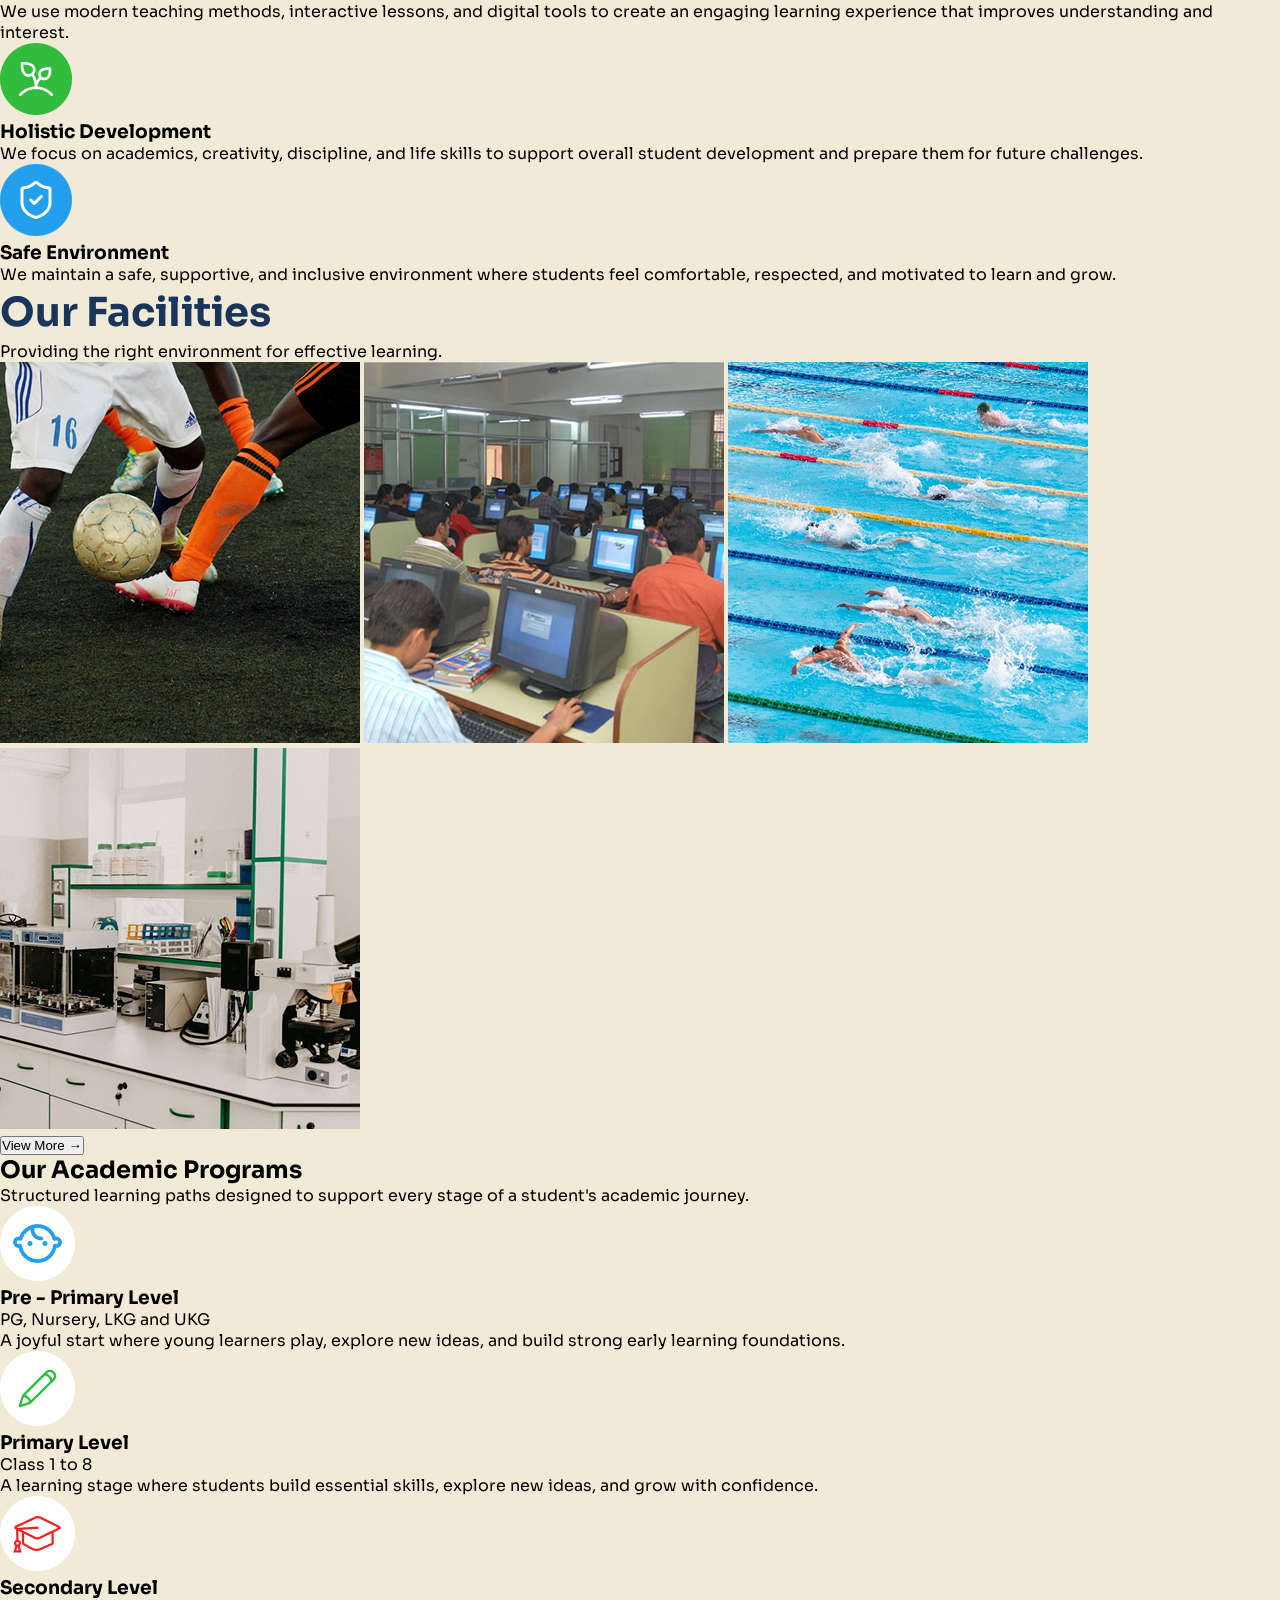
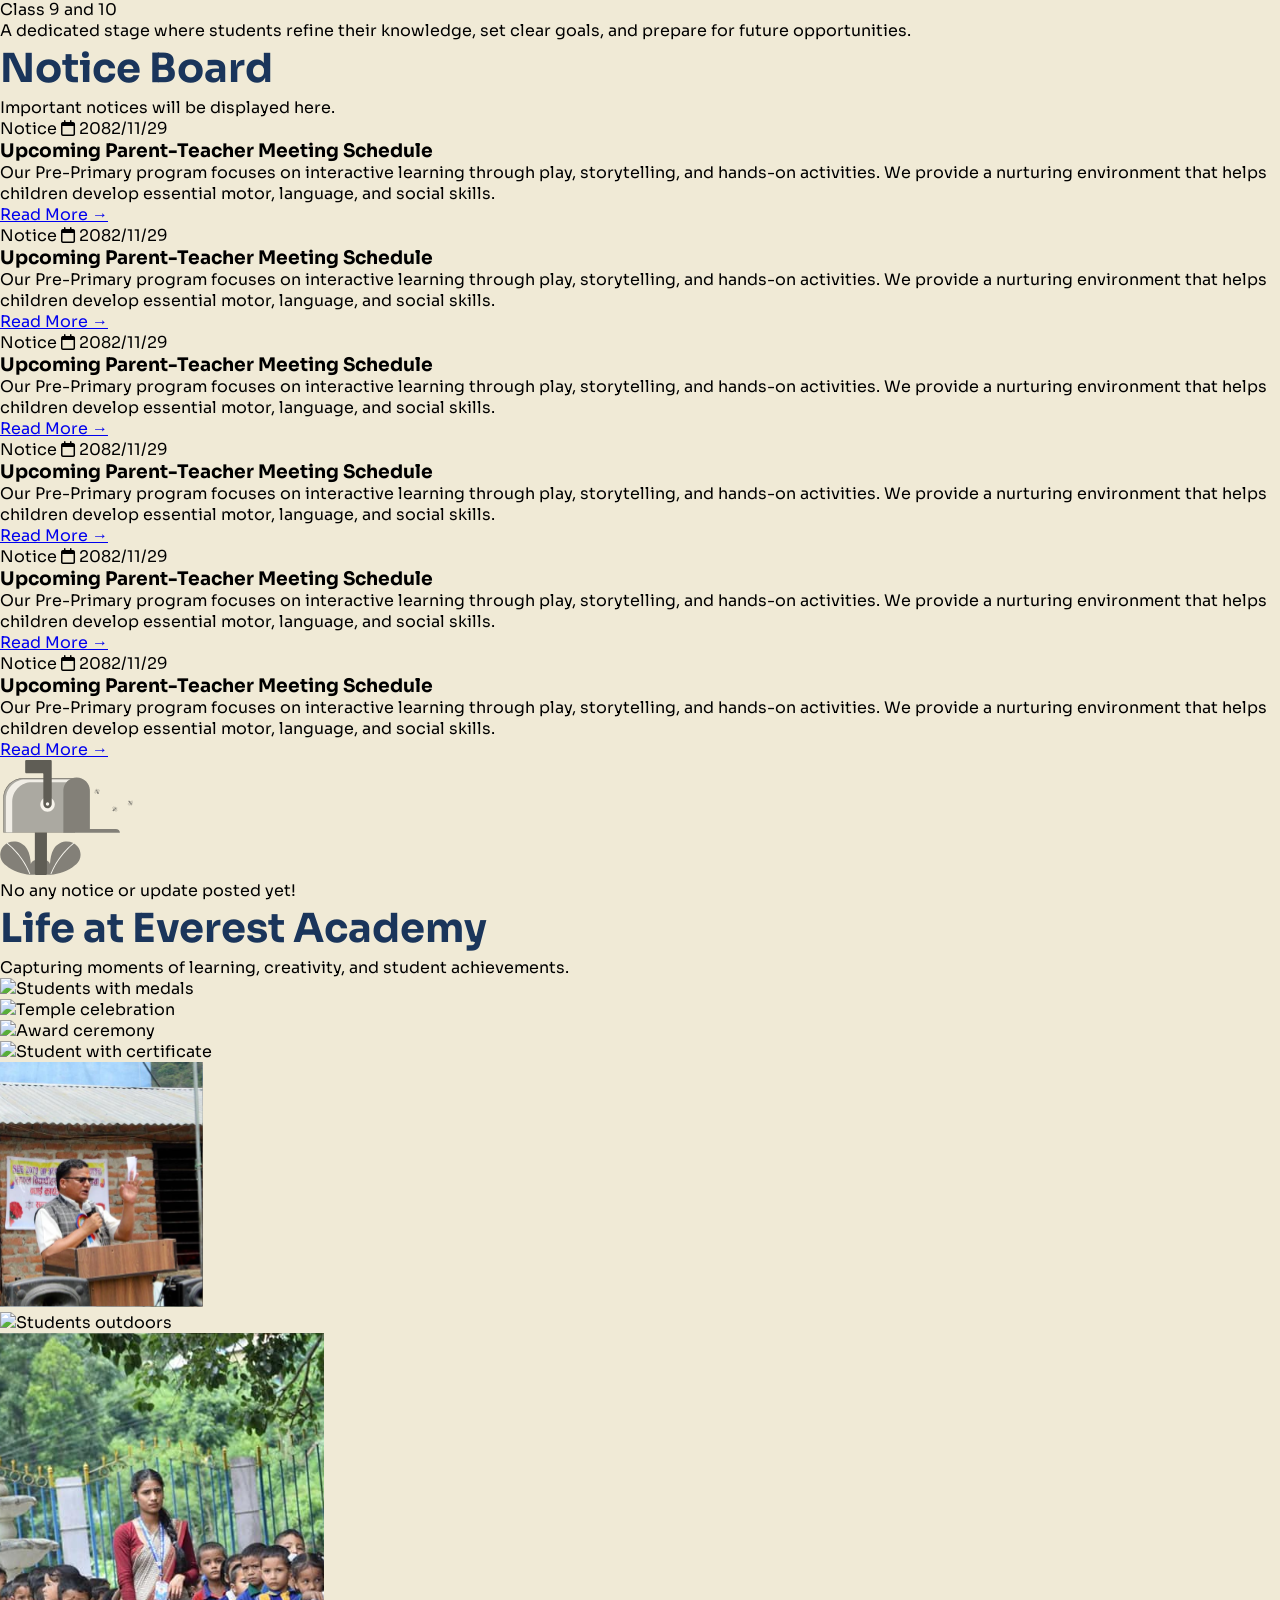
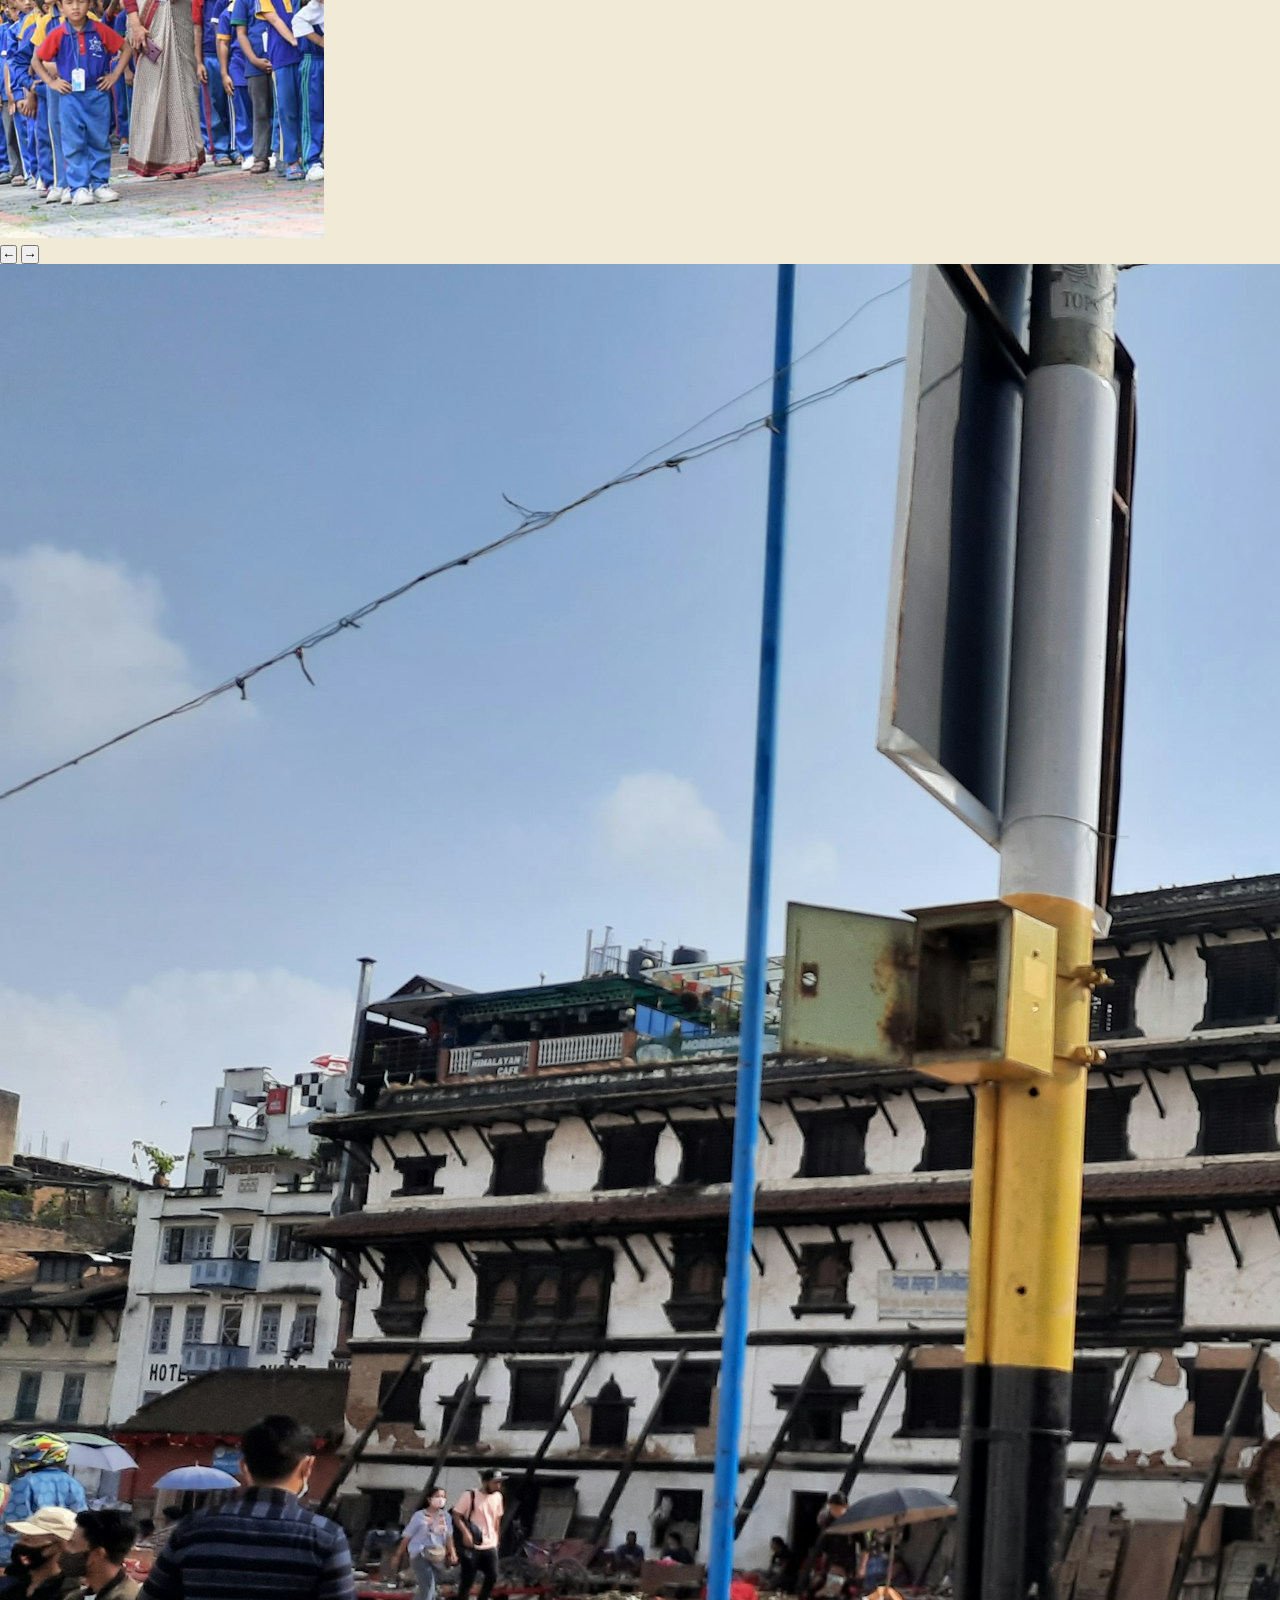
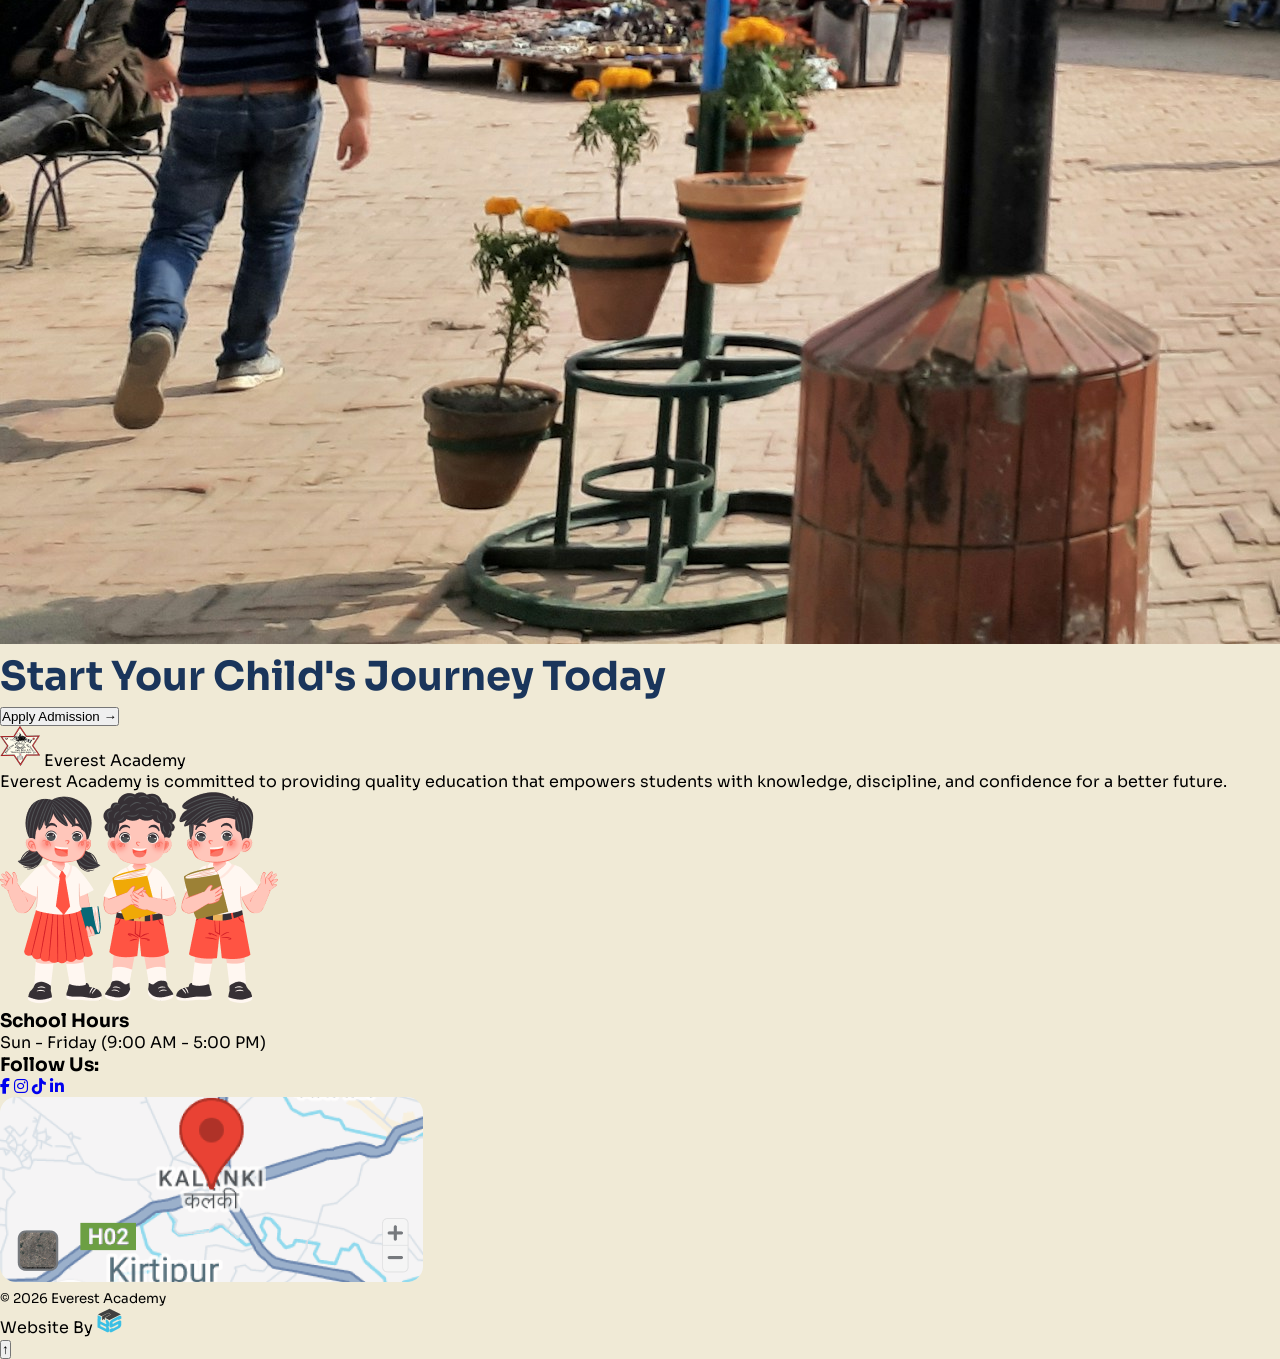
==== commit 6841c8e8: "Merge branch 'main' of https://github.com/Codynn/sample-school-website" ====
--- a/index.html
+++ b/index.html
@@ -14,19 +14,19 @@
 
 <body>
     <header>
-      <aside class="top-bar">
-        <div class="socials">
-            <a href="#"><i class="fab fa-facebook-f"></i></a>
-            <a href="#"><i class="fab fa-instagram"></i></a>
-            <a href="#"><i class="fab fa-tiktok"></i></a>
-            <a href="#"><i class="fab fa-linkedin-in"></i></a>
-        </div>
-        <div class="contact-info">
-            <span><img src = "Assets/location.png" alt="location-icon">Sitapaila, Kathmandu</span>
-            <span>|</span>
-            <span><img src = "Assets/call.png" alt="call-icon">9861234567, 9862345678</span>
-        </div>
-      </aside>
+        <aside class="top-bar">
+            <div class="socials">
+                <a href="#"><i class="fab fa-facebook-f"></i></a>
+                <a href="#"><i class="fab fa-instagram"></i></a>
+                <a href="#"><i class="fab fa-tiktok"></i></a>
+                <a href="#"><i class="fab fa-linkedin-in"></i></a>
+            </div>
+            <div class="contact-info">
+                <span><img src="Assets/location.png" alt="location-icon">Sitapaila, Kathmandu</span>
+                <span>|</span>
+                <span><img src="Assets/call.png" alt="call-icon">9861234567, 9862345678</span>
+            </div>
+        </aside>
         <nav>
             <div class="navbar-container">
 
@@ -57,7 +57,7 @@
         <p>Empowering students with knowledge, discipline, and confidence to succeed in a rapidly changing world.</p>
     </div>
     <div class="section-container">
-        <section class = "stats-bar">
+        <section class="stats-bar">
             <div class="stat-item">
                 <h3>350+</h3>
                 <p>Current Students</p>
@@ -75,43 +75,46 @@
                 <p>Alumni's</p>
             </div>
         </section>
-        <section class = "about-section">
-            <div class="about-top">
+        <section class="about-section">
+            <header class="about-header">
                 <h2>About Everest Academy</h2>
-                <p>Discover a learning environment where academic excellence is combined with creativity, innovation, and a strong foundation for lifelong success.</p>
-            </div>
+                <p>Discover a learning environment where academic excellence is combined with creativity, innovation,
+                    and a strong foundation for lifelong success.</p>
+            </header>
             <div class="about-item">
                 <img src="Assets/Photo01.png" alt="About Image">
                 <div class="college desc">
-                    <p>Everest Academy is committed to delivering high-quality education that nurtures intellectual curiosity and personal growth. Our approach focuses on creating confident learners who are prepared for both academic success and life beyond the classroom.</p>
+                    <p>Everest Academy is committed to delivering high-quality education that nurtures intellectual
+                        curiosity and personal growth. Our approach focuses on creating confident learners who are
+                        prepared for both academic success and life beyond the classroom.</p>
                     <button>Explore More </button>
                 </div>
             </div>
         </section>
-        <section class = "message-section">
+        <section class="message-section">
             <h2>Message from our Leaders</h2>
             <div class="message-content">
                 <div class="img-quote">
                     <img src="Assets/quote.png" alt="" class="quote-icon">
                     <img src="Assets/Principal.png" alt="Principal Image" class="principal-img">
                 </div>
-                <div class = "message-text">
+                <div class="message-text">
                     <p>Dear Students, Parents, and Visitors,</p>
-                    <p>Welcome to Panga Secondary School. Our mission is to create a learning environment 
-                    where every student feels supported and motivated to reach their full potential. 
-                    We believe education is not just about textbooks but about building character, 
-                    curiosity, and confidence.</p>
+                    <p>Welcome to Panga Secondary School. Our mission is to create a learning environment
+                        where every student feels supported and motivated to reach their full potential.
+                        We believe education is not just about textbooks but about building character,
+                        curiosity, and confidence.</p>
                     <p>Together, we strive to prepare our students for the challenges of tomorrow.</p>
                     <p class="signature">Rajan Babu Oli</p>
                     <p>Principal</p>
-                </div >
+                </div>
                 <div class="message-nav">
                     <button class="msg-btn">&#8592;</button>
                     <button class="msg-btn">&#8594;</button>
                 </div>
             </div>
         </section>
-        <section class = "why-section">
+        <section class="why-section">
             <header class="why-header">
                 <h2>Why Choose Everest Academy?</h2>
                 <p>A learning environment built to support academic success, personal growth, and future readiness.</p>
@@ -124,26 +127,29 @@
                     <img src="Assets/why1.png" alt="Why Choose Us Image 1">
                     <h3>Experienced Teachers</h3>
                     <p>Our experienced teachers provide strong academic guidance while encouraging
-                    curiosity, confidence, and active participation in every classroom session.</p>
+                        curiosity, confidence, and active participation in every classroom session.</p>
                 </article>
                 <article class="why-card">
                     <img src="Assets/why2.png" alt="Why Choose Us Image 2">
                     <h3>Modern Learning</h3>
-                    <p>We use modern teaching methods, interactive lessons, and digital tools to create an engaging learning experience that improves understanding and interest.</p>
+                    <p>We use modern teaching methods, interactive lessons, and digital tools to create an engaging
+                        learning experience that improves understanding and interest.</p>
                 </article>
                 <article class="why-card">
                     <img src="Assets/why3.png" alt="Why Choose Us Image 3">
                     <h3>Holistic Development</h3>
-                    <p>We focus on academics, creativity, discipline, and life skills to support overall student development and prepare them for future challenges.</p>
+                    <p>We focus on academics, creativity, discipline, and life skills to support overall student
+                        development and prepare them for future challenges.</p>
                 </article>
                 <article class="why-card">
                     <img src="Assets/why4.png" alt="Why Choose Us Image 4">
                     <h3>Safe Environment</h3>
-                    <p>We maintain a safe, supportive, and inclusive environment where students feel comfortable, respected, and motivated to learn and grow.</p>
-                </article>
-            </div>
-        </section>
-        <section class = "facilities-section">
+                    <p>We maintain a safe, supportive, and inclusive environment where students feel comfortable,
+                        respected, and motivated to learn and grow.</p>
+                </article>
+            </div>
+        </section>
+        <section class="facilities-section">
             <header class="facilities-header">
                 <h2>Our Facilities</h2>
                 <p>Providing the right environment for effective learning.</p>
@@ -162,23 +168,26 @@
                 <p>Structured learning paths designed to support every stage of a student's academic journey.</p>
             </header>
             <div class="program-cards">
-                <article class="program-card">  
+                <article class="program-card">
                     <img src="Assets/program1.png" alt="Program Image 1">
                     <h3>Pre - Primary Level</h3>
-                    <p>PG, Nursery, LKG and UKG</p>
-                    <p>A joyful start where young learners play, explore new ideas, and build strong early learning foundations.</p>
-                </article>
-                <article class="program-card">  
+                    <p class="grade">PG, Nursery, LKG and UKG</p>
+                    <p>A joyful start where young learners play, explore new ideas, and build strong early learning
+                        foundations.</p>
+                </article>
+                <article class="program-card">
                     <img src="Assets/program2.png" alt="Program Image 2">
                     <h3>Primary Level</h3>
-                    <p>Class 1 to 8</p>
-                    <p>A learning stage where students build essential skills, explore new ideas, and grow with confidence.</p>
-                </article>
-                <article class="program-card">  
+                    <p class="grade">Class 1 to 8</p>
+                    <p>A learning stage where students build essential skills, explore new ideas, and grow with
+                        confidence.</p>
+                </article>
+                <article class="program-card">
                     <img src="Assets/program3.png" alt="Program Image 3">
                     <h3>Secondary Level</h3>
-                    <p>Class 9 and 10</p>
-                    <p>A dedicated stage where students refine their knowledge, set clear goals, and prepare for future opportunities.</p>
+                    <p class="grade">Class 9 and 10</p>
+                    <p>A dedicated stage where students refine their knowledge, set clear goals, and prepare for future
+                        opportunities.</p>
                 </article>
             </div>
         </section>
@@ -189,74 +198,80 @@
             </header>
             <div class="notice-cards">
                 <article class="notice-card">
-                    <header>
-                        <span class="badge">Notice</span>
-                        <time datetime="2082-11-29">2082/11/29</time>
-                    </header>
-                    <div class="notice-body">
-                        <h3>Upcoming Parent-Teacher Meeting Schedule</h3>
-                        <p>Our Pre-Primary program focuses on interactive learning through play, storytelling, and 
-                        hands-on activities. We provide a nurturing environment that helps children develop essential motor, language, and social skills.</p>
-                        <a href="#">Read More &#8594;</a>
-                    </div>
-                </article>
-                <article class="notice-card">
-                    <header>
-                        <span class="badge">Notice</span>
-                        <time datetime="2082-11-29">2082/11/29</time>
-                    </header>
-                    <div class="notice-body">
-                        <h3>Upcoming Parent-Teacher Meeting Schedule</h3>
-                        <p>Our Pre-Primary program focuses on interactive learning through play, storytelling, and 
-                        hands-on activities. We provide a nurturing environment that helps children develop essential motor, language, and social skills.</p>
-                        <a href="#">Read More &#8594;</a>
-                    </div>
-                </article>
-                <article class="notice-card">
-                    <header>
-                        <span class="badge">Notice</span>
-                        <time datetime="2082-11-29">2082/11/29</time>
-                    </header>
-                    <div class="notice-body">
-                        <h3>Upcoming Parent-Teacher Meeting Schedule</h3>
-                        <p>Our Pre-Primary program focuses on interactive learning through play, storytelling, and 
-                        hands-on activities. We provide a nurturing environment that helps children develop essential motor, language, and social skills.</p>
-                        <a href="#">Read More &#8594;</a>
-                    </div>
-                </article>
-                <article class="notice-card">
-                    <header>
-                        <span class="badge">Notice</span>
-                        <time datetime="2082-11-29">2082/11/29</time>
-                    </header>
-                    <div class="notice-body">
-                        <h3>Upcoming Parent-Teacher Meeting Schedule</h3>
-                        <p>Our Pre-Primary program focuses on interactive learning through play, storytelling, and 
-                        hands-on activities. We provide a nurturing environment that helps children develop essential motor, language, and social skills.</p>
-                        <a href="#">Read More &#8594;</a>
-                    </div>
-                </article>
-                <article class="notice-card">
-                    <header>
-                        <span class="badge">Notice</span>
-                        <time datetime="2082-11-29">2082/11/29</time>
-                    </header>
-                    <div class="notice-body">
-                        <h3>Upcoming Parent-Teacher Meeting Schedule</h3>
-                        <p>Our Pre-Primary program focuses on interactive learning through play, storytelling, and 
-                        hands-on activities. We provide a nurturing environment that helps children develop essential motor, language, and social skills.</p>
-                        <a href="#">Read More &#8594;</a>
-                    </div>
-                </article>
-                <article class="notice-card">
-                    <header>
-                        <span class="badge">Notice</span>
-                        <time datetime="2082-11-29">2082/11/29</time>
-                    </header>
-                    <div class="notice-body">
-                        <h3>Upcoming Parent-Teacher Meeting Schedule</h3>
-                        <p>Our Pre-Primary program focuses on interactive learning through play, storytelling, and 
-                        hands-on activities. We provide a nurturing environment that helps children develop essential motor, language, and social skills.</p>
+                    <div class="card-top">
+                        <span class="badge">Notice</span>
+                        <time datetime="2082-11-29"><i class="far fa-calendar" aria-hidden="true"></i> 2082/11/29</time>
+                    </div>
+                    <div class="notice-body">
+                        <h3>Upcoming Parent-Teacher Meeting Schedule</h3>
+                        <p>Our Pre-Primary program focuses on interactive learning through play, storytelling, and
+                            hands-on activities. We provide a nurturing environment that helps children develop
+                            essential motor, language, and social skills.</p>
+                        <a href="#">Read More &#8594;</a>
+                    </div>
+                </article>
+                <article class="notice-card">
+                    <div class="card-top">
+                        <span class="badge">Notice</span>
+                        <time datetime="2082-11-29"><i class="far fa-calendar" aria-hidden="true"></i> 2082/11/29</time>
+                    </div>
+                    <div class="notice-body">
+                        <h3>Upcoming Parent-Teacher Meeting Schedule</h3>
+                        <p>Our Pre-Primary program focuses on interactive learning through play, storytelling, and
+                            hands-on activities. We provide a nurturing environment that helps children develop
+                            essential motor, language, and social skills.</p>
+                        <a href="#">Read More &#8594;</a>
+                    </div>
+                </article>
+                <article class="notice-card">
+                    <div class="card-top">
+                        <span class="badge">Notice</span>
+                        <time datetime="2082-11-29"><i class="far fa-calendar" aria-hidden="true"></i> 2082/11/29</time>
+                    </div>
+                    <div class="notice-body">
+                        <h3>Upcoming Parent-Teacher Meeting Schedule</h3>
+                        <p>Our Pre-Primary program focuses on interactive learning through play, storytelling, and
+                            hands-on activities. We provide a nurturing environment that helps children develop
+                            essential motor, language, and social skills.</p>
+                        <a href="#">Read More &#8594;</a>
+                    </div>
+                </article>
+                <article class="notice-card">
+                    <div class="card-top">
+                        <span class="badge">Notice</span>
+                        <time datetime="2082-11-29"><i class="far fa-calendar" aria-hidden="true"></i> 2082/11/29</time>
+                    </div>
+                    <div class="notice-body">
+                        <h3>Upcoming Parent-Teacher Meeting Schedule</h3>
+                        <p>Our Pre-Primary program focuses on interactive learning through play, storytelling, and
+                            hands-on activities. We provide a nurturing environment that helps children develop
+                            essential motor, language, and social skills.</p>
+                        <a href="#">Read More &#8594;</a>
+                    </div>
+                </article>
+                <article class="notice-card">
+                    <div class="card-top">
+                        <span class="badge">Notice</span>
+                        <time datetime="2082-11-29"><i class="far fa-calendar" aria-hidden="true"></i> 2082/11/29</time>
+                    </div>
+                    <div class="notice-body">
+                        <h3>Upcoming Parent-Teacher Meeting Schedule</h3>
+                        <p>Our Pre-Primary program focuses on interactive learning through play, storytelling, and
+                            hands-on activities. We provide a nurturing environment that helps children develop
+                            essential motor, language, and social skills.</p>
+                        <a href="#">Read More &#8594;</a>
+                    </div>
+                </article>
+                <article class="notice-card">
+                    <div class="card-top">
+                        <span class="badge">Notice</span>
+                        <time datetime="2082-11-29"><i class="far fa-calendar" aria-hidden="true"></i> 2082/11/29</time>
+                    </div>
+                    <div class="notice-body">
+                        <h3>Upcoming Parent-Teacher Meeting Schedule</h3>
+                        <p>Our Pre-Primary program focuses on interactive learning through play, storytelling, and
+                            hands-on activities. We provide a nurturing environment that helps children develop
+                            essential motor, language, and social skills.</p>
                         <a href="#">Read More &#8594;</a>
                     </div>
                 </article>
@@ -282,56 +297,56 @@
                 <button>&#8592;</button>
                 <button>&#8594;</button>
             </div>
-        </section> 
+        </section>
         <section class="apply-section">
-            <img src = "Assets/start.jpg" alt="Apply Image" class="apply-img">
+            <img src="Assets/start.jpg" alt="Apply Image" class="apply-img">
             <div class="apply-content">
                 <h2>Start Your Child's Journey Today</h2>
                 <button class="apply-btn">Apply Admission &#8594;</button>
             </div>
-        </section>      
+        </section>
     </div>
     <footer class="footer">
-    <div class="footer-container">
-        <div class="footer-left">
-            <header class="footer-header">
-                <img src="Assets/Logo.png" alt="Everest Academy Logo">
-                <span>Everest Academy</span>
-            </header>
-            <p>
-            Everest Academy is committed to providing quality education that empowers
-            students with knowledge, discipline, and confidence for a better future.
-            </p>
-            <img src="Assets/students.png" alt="Students Image">
+        <div class="footer-container">
+            <div class="footer-left">
+                <header class="footer-header">
+                    <img src="Assets/Logo.png" alt="Everest Academy Logo">
+                    <span>Everest Academy</span>
+                </header>
+                <p>
+                    Everest Academy is committed to providing quality education that empowers
+                    students with knowledge, discipline, and confidence for a better future.
+                </p>
+                <img src="Assets/students.png" alt="Students Image">
+            </div>
+            <div class="footer-right">
+                <h3>School Hours</h3>
+                <p>Sun - Friday (9:00 AM - 5:00 PM)</p>
+
+                <h3>Follow Us:</h3>
+                <div class="socials footer-socials">
+                    <a href="#"><i class="fab fa-facebook-f"></i></a>
+                    <a href="#"><i class="fab fa-instagram"></i></a>
+                    <a href="#"><i class="fab fa-tiktok"></i></a>
+                    <a href="#"><i class="fab fa-linkedin-in"></i></a>
+                </div>
+
+                <div class="map">
+                    <img src="Assets/map.png" alt="School Location Map">
+                </div>
+            </div>
         </div>
-        <div class="footer-right">
-        <h3>School Hours</h3>
-        <p>Sun - Friday (9:00 AM - 5:00 PM)</p>
-
-        <h3>Follow Us:</h3>
-        <div class="socials footer-socials">
-            <a href="#"><i class="fab fa-facebook-f"></i></a>
-            <a href="#"><i class="fab fa-instagram"></i></a>
-            <a href="#"><i class="fab fa-tiktok"></i></a>
-            <a href="#"><i class="fab fa-linkedin-in"></i></a>
+
+        <div class="footer-bottom">
+            <small>&copy; 2026 Everest Academy</small>
+            <div class="creator">
+                <span>Website By</span>
+                <img src="Assets/me.png" alt="logo">
+            </div>
         </div>
-
-        <div class="map">
-            <img src="Assets/map.png" alt="School Location Map">
-        </div>
-        </div>
-    </div> 
-
-    <div class="footer-bottom">
-        <small>&copy; 2026 Everest Academy</small>
-        <div class="creator">
-            <span>Website By</span>
-            <img src="Assets/me.png" alt="logo">
-        </div>
-    </div>
-    <button class="footer-btn">
-        <i class="fa fa-arrow-up"></i>
-    </button>
+        <button class="footer-btn">
+            &#8593;
+        </button>
     </footer>
     <script src="script.js"></script>
 </body>
--- a/styles.css
+++ b/styles.css
@@ -11,10 +11,12 @@
     margin: 0;
     padding: 0;
     box-sizing: border-box;
+    box-sizing: border-box;
 }
 
 body {
     font-family: 'Sora', 'Segoe UI', Arial, sans-serif;
+    background-color: var(--primary-background);
 }
 
 h2{
@@ -24,12 +26,14 @@
 }
 
 h3, p{
+h3, p{
     font-size: 16px;
     line-height: 1.6;
 }
 
 nav {
     background: var(--primary-background);
+    position: relative;
     position: relative;
     top: 0;
     z-index: 1000;
@@ -43,8 +47,10 @@
     max-width: 1440px;
     margin: 0 auto;
 
-}
-
+
+}
+
+/* Logo + Name */
 /* Logo + Name */
 .logo {
     display: flex;
@@ -64,6 +70,7 @@
     font-weight: 600;
 }
 
+/* Nav Menu */
 /* Nav Menu */
 .nav-menu {
     display: flex;
@@ -83,6 +90,7 @@
     color: #0066cc;
 }
 
+/* Hamburger */
 /* Hamburger */
 .menu-toggle {
     display: none;
@@ -109,9 +117,12 @@
 #hero-container {
     overflow: hidden;
     height: 70vh;
+    height: 70vh;
     min-height: 420px;
     position: sticky;
     /*top: 80px;*/
+    position: sticky;
+    /*top: 80px;*/
     z-index: 1;
     display: flex;
     flex-direction: column;
@@ -119,6 +130,16 @@
     justify-content: center;
     text-align: center;
     padding: 0 32px;
+}
+
+section {
+    display: flex;
+    flex-direction: column;
+    align-items: center;
+    justify-content: center;
+    max-width: 1440px;
+    margin: 0 auto;
+    margin-bottom: 200px;
 }
 
 section {
@@ -140,13 +161,17 @@
     object-position: center center;
     transform: scale(1.08);
     transform-origin: center center;
+    transform: scale(1.08);
+    transform-origin: center center;
     z-index: -1;
+    transition: transform 0.5s ease;
     transition: transform 0.5s ease;
 }
 
 #hero-container h2,
 #hero-container p {
     position: relative;
+    z-index: 2;
     z-index: 2;
     color: white;
     margin: 0;
@@ -203,13 +228,14 @@
 }
 
 .section-container{
+.section-container{
     position: relative;
     z-index: 10;
-    background-color: var(--primary-background);
     border-radius: 60px 60px 0 0;
     margin-top: -59px;
 }
 
+.stats-bar{
 .stats-bar{
     display: flex;
     flex-direction: row;
@@ -217,6 +243,7 @@
     padding: 32px 0;
 }
 
+.stat-item{
 .stat-item{
     border-right: 1px solid #1A355B;
     padding: 0 120px;
@@ -224,7 +251,13 @@
 }
 
 .stat-item:last-child{
+.stat-item:last-child{
     border-right: none;
+}
+
+.about-header{
+    text-align: center;
+    width: 946px;
 }
 
 .about-section{
@@ -235,23 +268,12 @@
     padding: 0 32px;
 }
 
-.about-top{
-    display: flex;
-    flex-direction: column;
-    align-items: center;
-    max-width: 946px;
-}
-
-.about-top p{
-    text-align: center;
-    font-size: 1.05rem;
-    line-height: 1.65;
-}
 .about-item{
     display: flex;
     gap: 40px;
 }
 
+.about-item img{
 .about-item img{
     max-width: 597px;
     height: auto;
@@ -259,11 +281,13 @@
 }
 
 .about-item p{
+.about-item p{
     line-height: 1.65;
     max-width: 683px;
     margin-bottom: 16px;
 }
 
+.about-item button{
 .about-item button{
     width: 148px;
     height: 40px;
@@ -282,11 +306,13 @@
     max-width: 1200px;
     margin: 0 auto;
     margin-bottom: 200px;
+    margin-bottom: 200px;
 }
 
 .message-section h2 {
     text-align: center;
     margin-bottom: 32px;
+
 
 }
 
@@ -298,9 +324,13 @@
     width: 1200px;
     height: 440px;
     padding: 32px;
+    width: 1200px;
+    height: 440px;
+    padding: 32px;
     position: relative;
 }
 
+.quote-icon{
 .quote-icon{
     height: 70px;
     width: 70px;
@@ -310,6 +340,10 @@
     position: relative;
     bottom: 200px;
 
+.principal-img{
+    position: relative;
+    bottom: 200px;
+
 }
 
 .message-text {
@@ -319,6 +353,7 @@
     gap: 16px;
 }
 
+.message-nav{
 .message-nav{
     display: flex;
     gap: 16px;
@@ -327,6 +362,7 @@
     right: 32px;
 }
 
+.msg-btn{
 .msg-btn{
     width: 40px;
     height: 40px;
@@ -338,24 +374,30 @@
 }
 
 .why-section{
+.why-section{
     display: flex;
     flex-direction: column;
     align-items: center;
     gap: 60px;
+    padding: 150px 0;
+    height: 966px;
     padding: 150px 0;
     height: 966px;
     background-color: #d4e6c3;
     border-radius: 32px;
     max-width: 100%;
     margin-bottom:0
+    margin-bottom:0
 }
 
 .why-header{
+.why-header{
     display: flex;
     flex-direction: column;
     align-items: center;
     gap: 16px;
 }
+.why-cards{
 .why-cards{
     display: flex;
     flex-wrap: wrap;
@@ -364,6 +406,7 @@
     position: relative;
 }
 
+.why-card{
 .why-card{
     display: flex;
     flex-direction: column;
@@ -373,16 +416,20 @@
     background-color: white;
     width: 550px;
     height: 247px;
+    width: 550px;
+    height: 247px;
 }
 
 .why-card img {
     margin-bottom: 16px; 
+    margin-bottom: 16px; 
 }
 
 .why-card h3 {
     margin-bottom: 4px;
 }
 
+.why-card p{
 .why-card p{
     text-align: center;
     line-height: 1.65;
@@ -394,8 +441,10 @@
     left: 50%;
     transform: translate(-50%, -50%);
     z-index: 1; 
-}
-
+    z-index: 1; 
+}
+
+.facilities-section{
 .facilities-section{
     display: flex;
     flex-direction: column;
@@ -406,21 +455,31 @@
     padding: 150px;
     gap: 60px;
     margin-bottom: 0;
-}
-
+    padding: 150px;
+    gap: 60px;
+    margin-bottom: 0;
+}
+
+.facilities-header{
 .facilities-header{
     text-align: center;
 }
 
 .facilities-gallery{
-    display: flex;
+.facilities-gallery{
+    display: flex;
+
 
 }
 .facilities-gallery img{
     width: 360px;
     height: 381px;
-}
-
+.facilities-gallery img{
+    width: 360px;
+    height: 381px;
+}
+
+.explore-btn{
 .explore-btn{
     width: 148px;
     height: 40px;
@@ -433,6 +492,7 @@
 }
 
 .programs-section{
+.programs-section{
     display: flex;
     flex-direction: column;
     align-items: center;
@@ -443,20 +503,26 @@
     padding: 150px;
     gap: 60px;
     margin-bottom: 0;
+    padding: 150px;
+    gap: 60px;
+    margin-bottom: 0;
 }
 
 .programs-header{
-    display: flex;
-    flex-direction: column;
-    align-items: center;
-}
-
+.programs-header{
+    display: flex;
+    flex-direction: column;
+    align-items: center;
+}
+
+.program-cards{
 .program-cards{
     display: flex;
     justify-content: center;
     gap: 24px;
 }
 
+.program-card{
 .program-card{
     display: flex;
     flex-direction: column;
@@ -465,16 +531,20 @@
     border-radius: 20px;
     width: 424px;
     height: 300px;
+    width: 424px;
+    height: 300px;
 }
 
 .program-card img {
     margin-bottom: 16px; 
+    margin-bottom: 16px; 
 }
 
 .program-card h3 {
     margin-bottom: 4px;
 }
 
+.program-card p{
 .program-card p{
     text-align: center;
     line-height: 1.65;
@@ -482,16 +552,21 @@
 
 .program-card:nth-child(1){
     background-color: #239FEB
-}
-
+.program-card:nth-child(1){
+    background-color: #239FEB
+}
+
+.program-card:nth-child(2){
 .program-card:nth-child(2){
     background-color: #32BC3E;
 }
 
 .program-card:nth-child(3){
+.program-card:nth-child(3){
     background-color: #EA2325;
 }
 
+.notice-section{
 .notice-section{
     display: flex;
     flex-direction: column;
@@ -500,13 +575,16 @@
     border-radius: 32px;
     max-width: 100%;
     padding: 150px 60px;
+    padding: 150px 60px;
     gap: 32px;
 }
 
+.notice-header{
 .notice-header{
     text-align: center;
 }
 
+.notice-cards{
 .notice-cards{
     display: flex;
     flex-wrap: wrap;
@@ -515,6 +593,7 @@
     margin-bottom: 32px;
 }
 
+.notice-card{
 .notice-card{
     display: flex;
     flex-direction: column;
@@ -523,25 +602,42 @@
     width: 428px;
     height: 253px;
     gap:16px;
-}
-
-.notice-card header {
+    width: 428px;
+    height: 253px;
+    gap:16px;
+}
+
+.card-top {
     max-width: 100%;
     display: flex;
     align-items: center;
     justify-content: space-between;
+    padding: 16px;
     padding: 16px;
     background-color: #1A355B;
     color: white;
     border-radius: 20px 20px 0 0;
 }
 
+.badge {    
+    background-color: white;
+    color: black;
+    padding: 2px 8px;
+    border-radius: 32px;
+}
+
+.far.fa-calendar {
+    margin-left: 4px;
+}
+
 .notice-body {
     padding: 0 16px;
+    padding: 0 16px;
 }
 
 .notice-body h3 {
     white-space: nowrap;
+    margin-bottom: 4px;
     margin-bottom: 4px;
 }
 
@@ -649,8 +745,7 @@
 
 .footer-container{
     display: flex;
-    align-items: center;
-    gap: 394px;
+    justify-content: space-between;
     padding-top: 32px;
     border-bottom: 1px solid hsla(0, 0%, 88%, 1);
 }
@@ -720,6 +815,7 @@
     position: fixed;
     right: 60px;
     bottom: 40px;
+    z-index: 1000;
 }
 
 
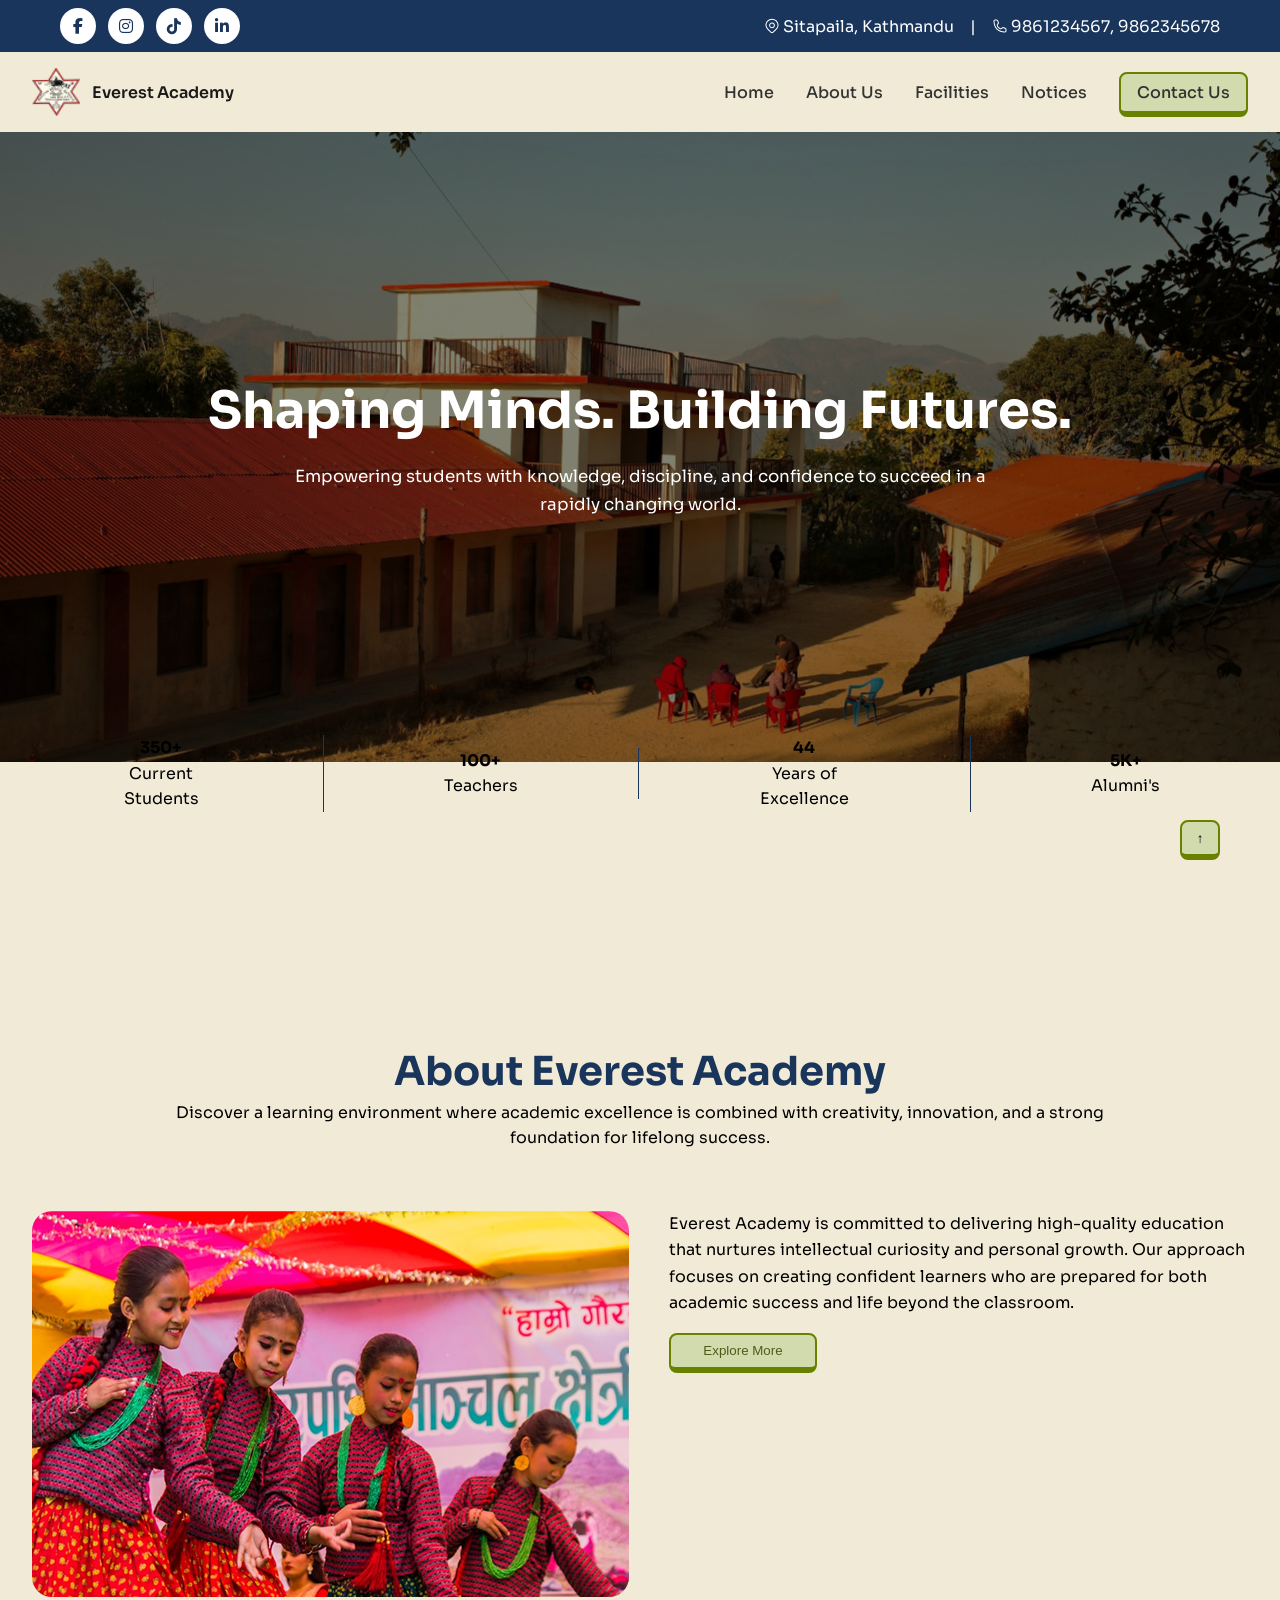
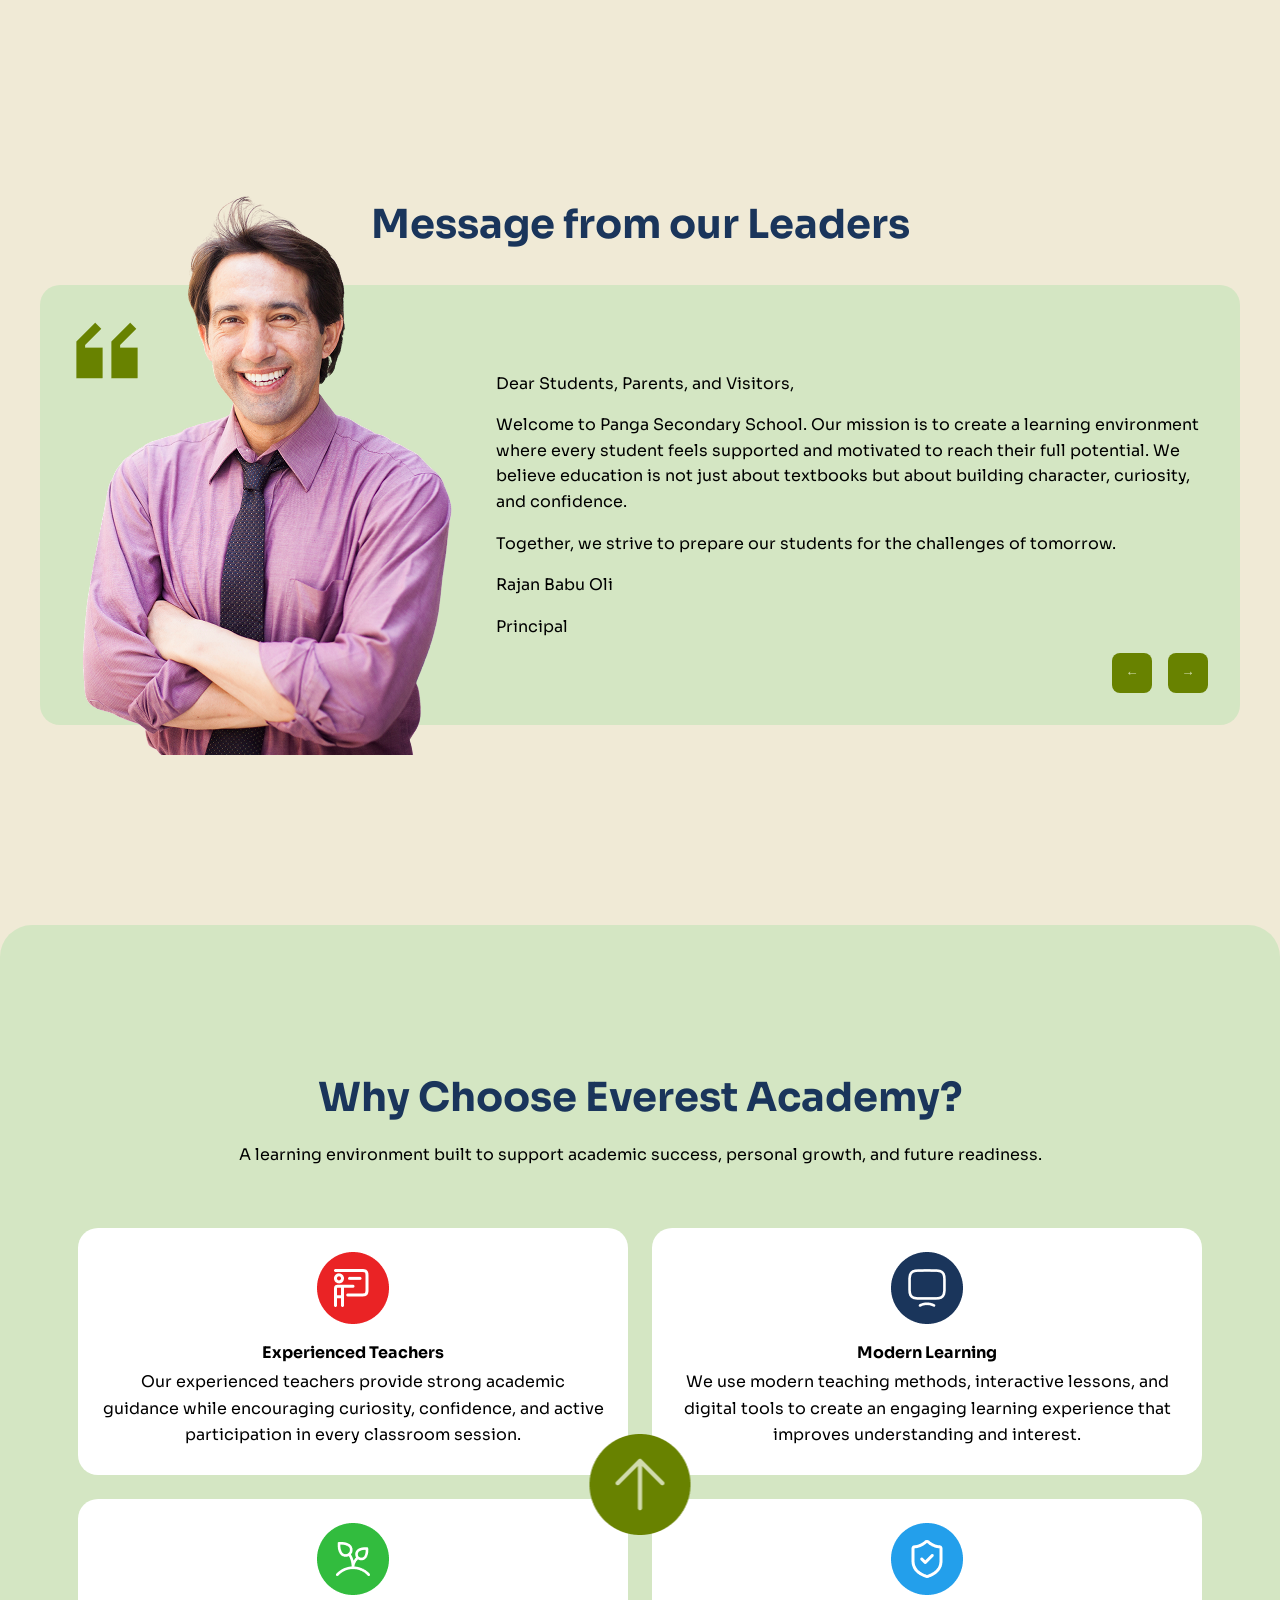
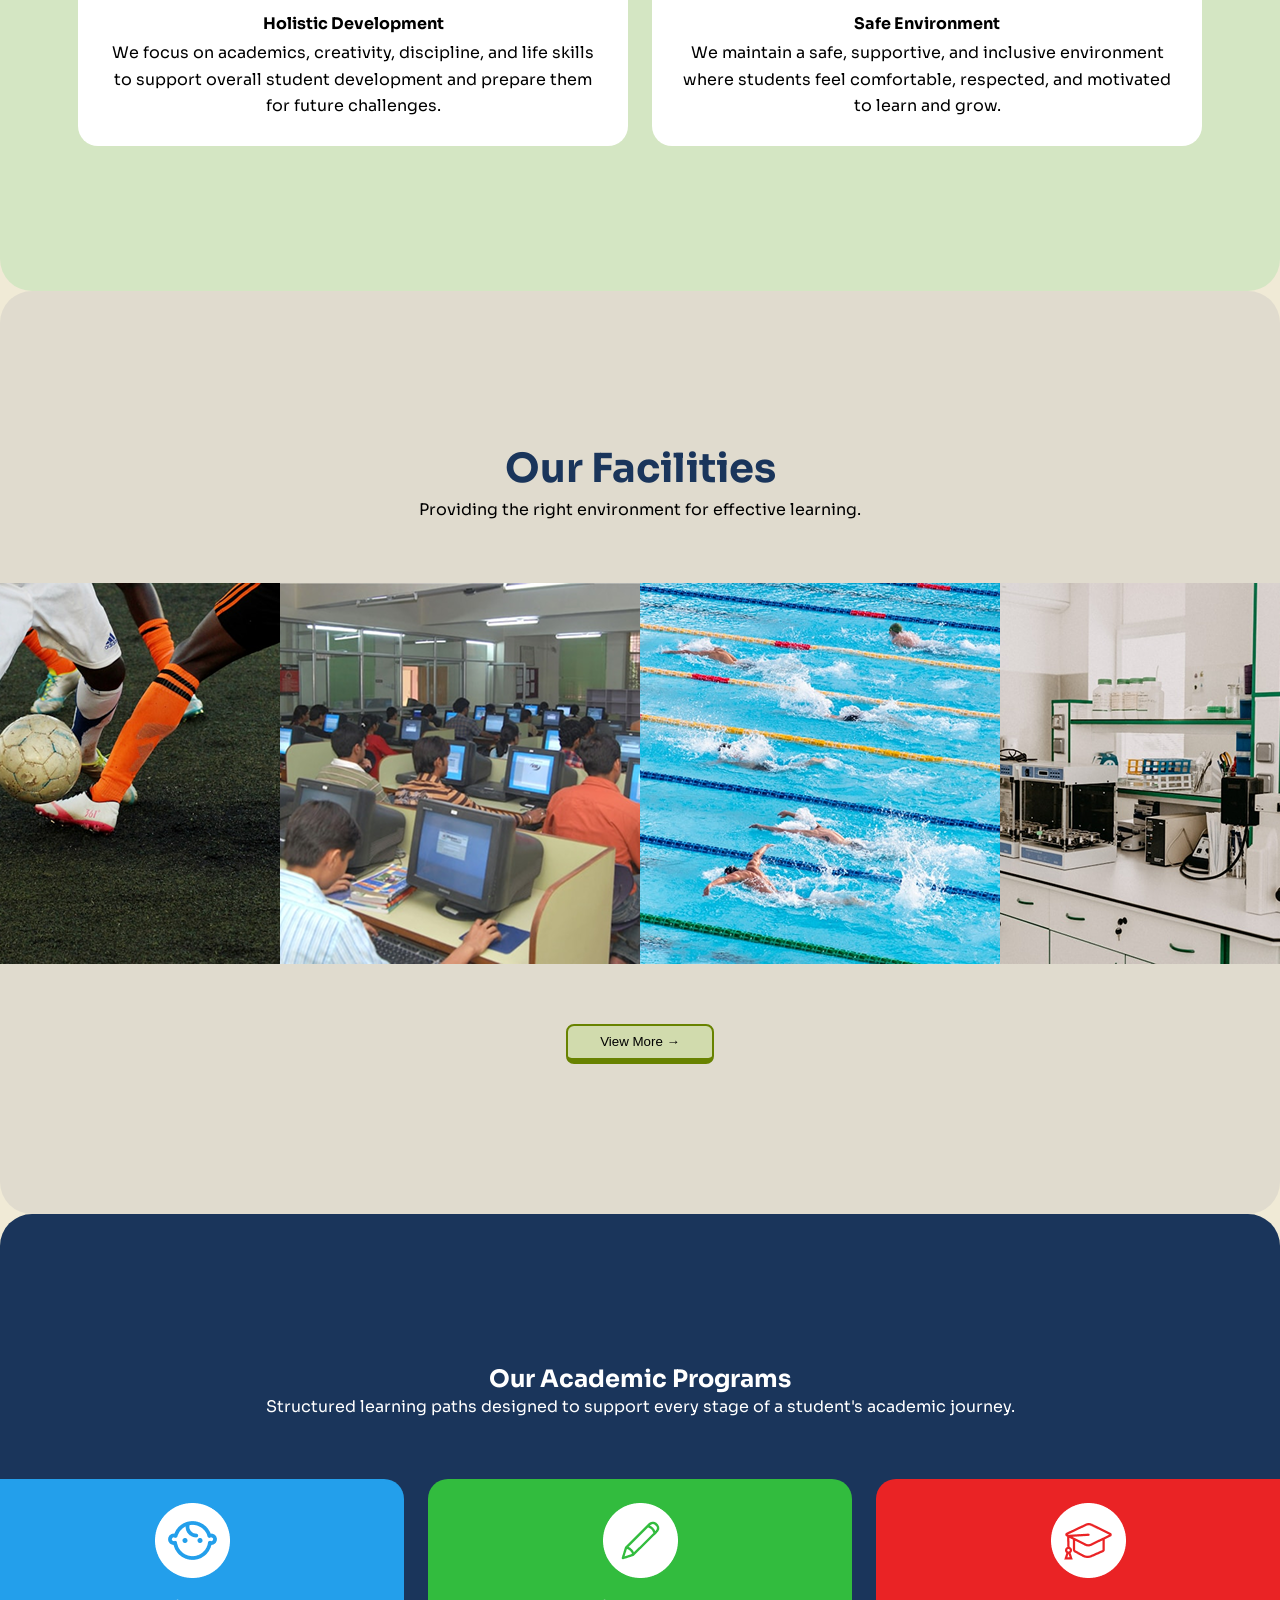
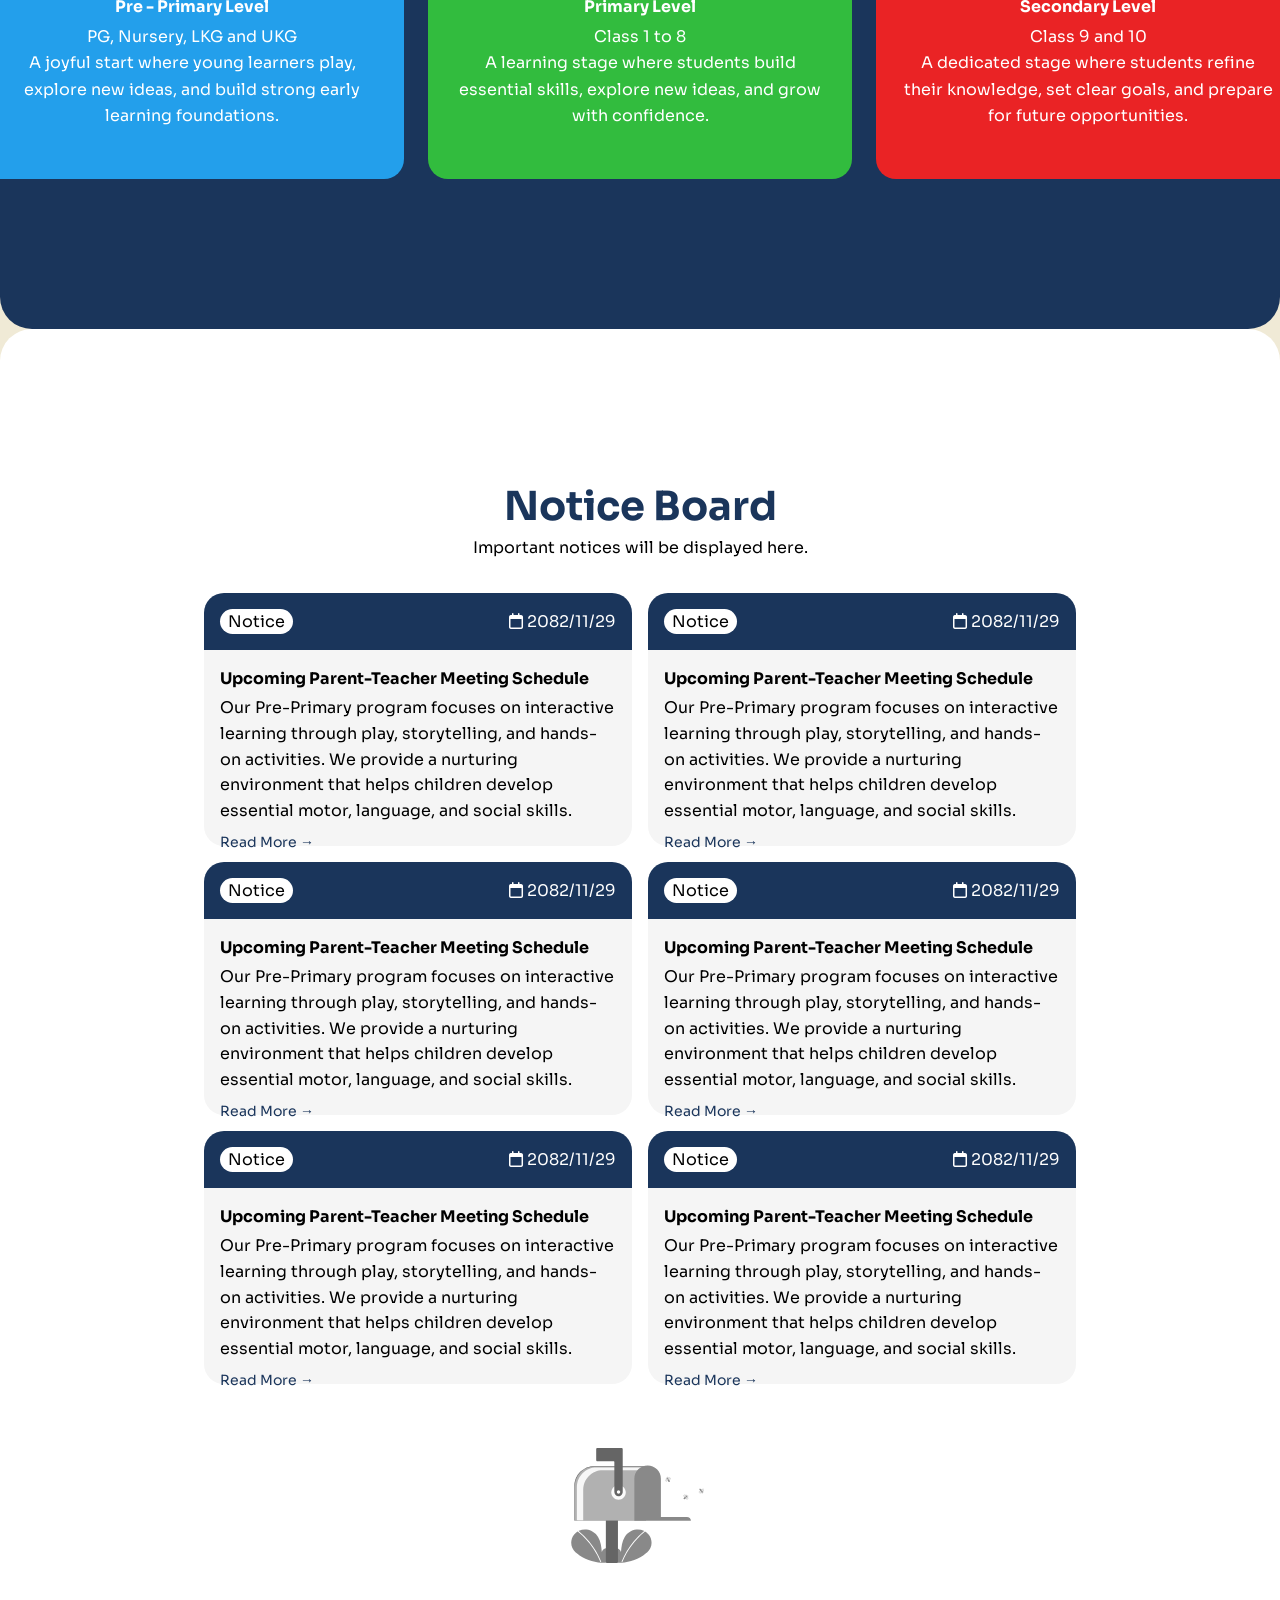
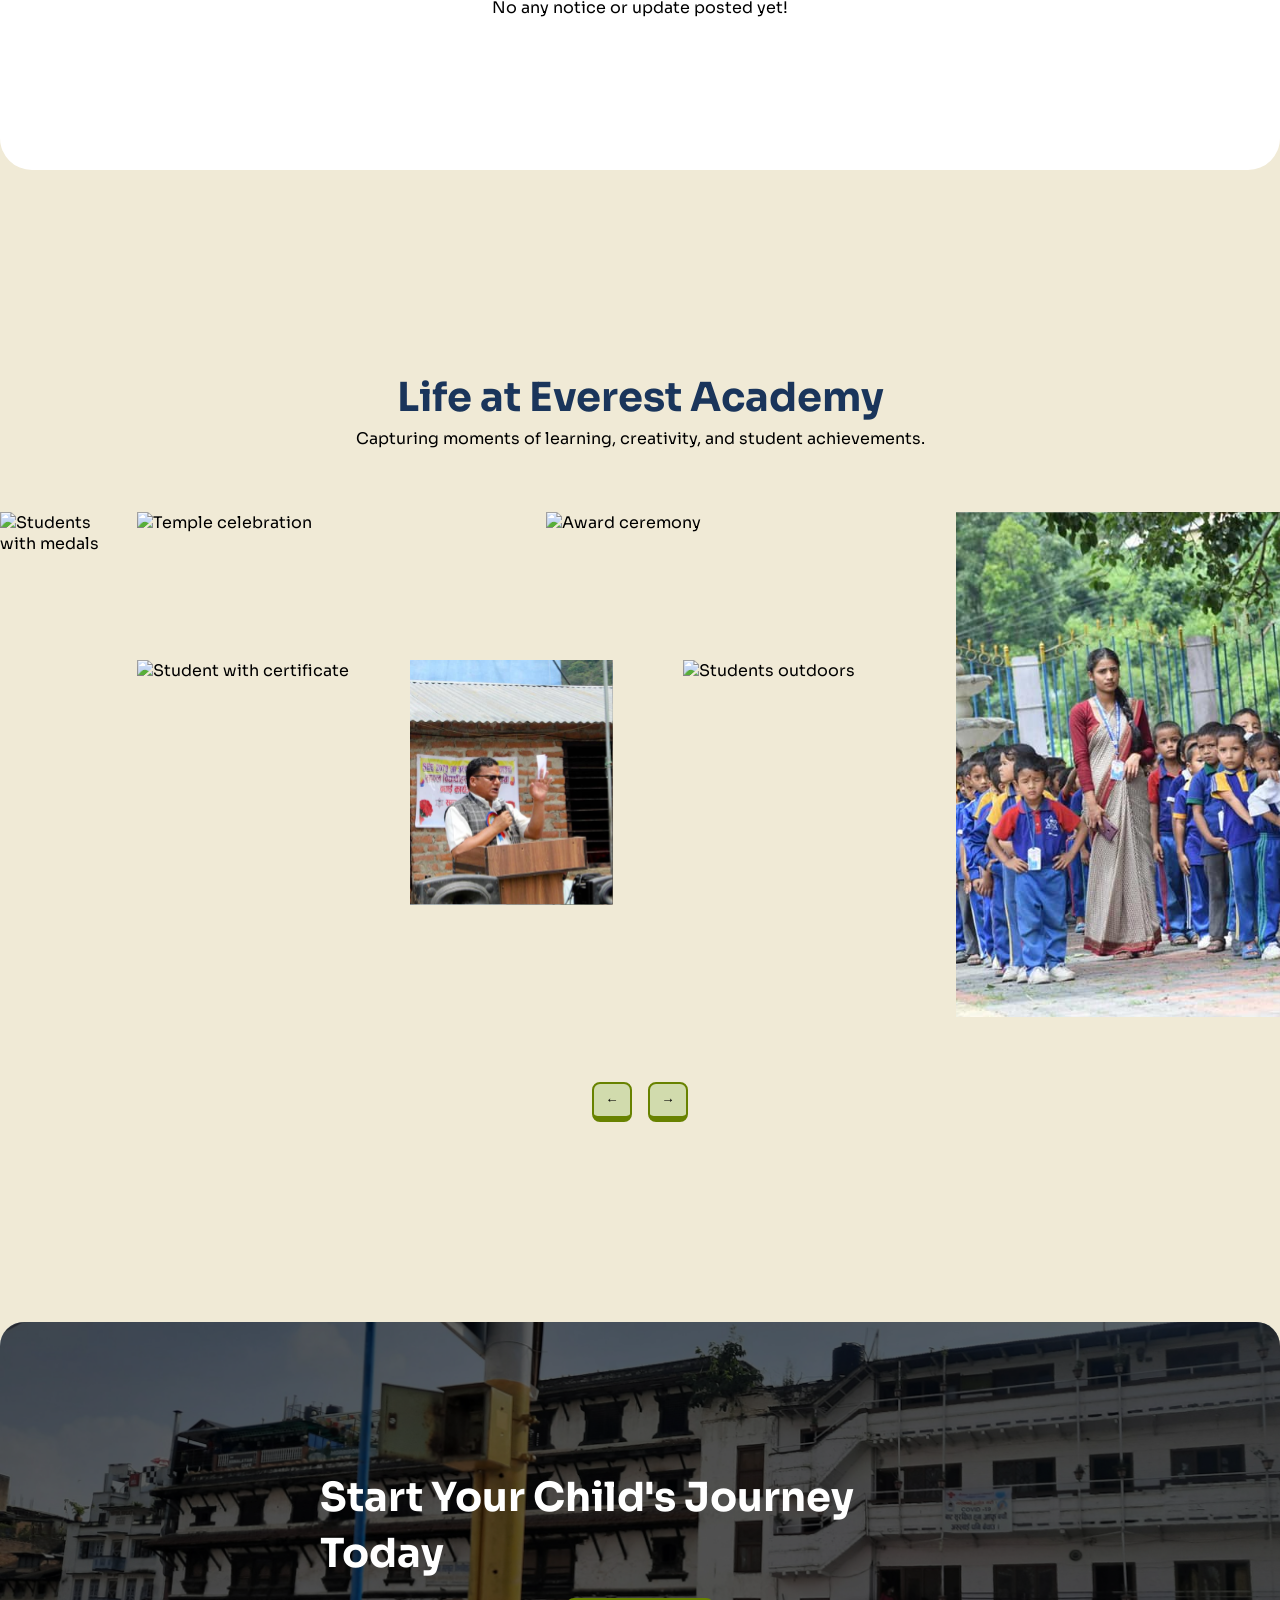
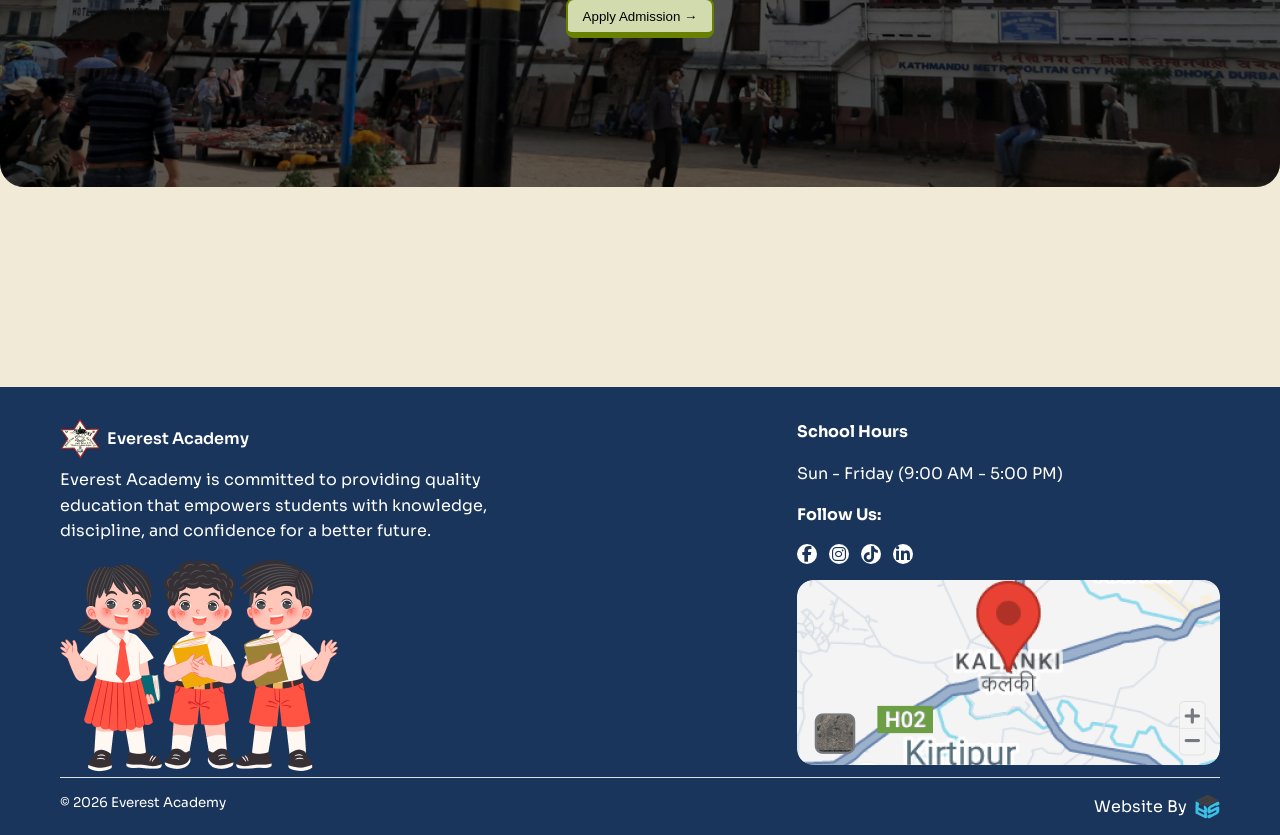
==== commit 90151568: "Add admission form and styles; update index title and section background The footer needs to be fixe" ====
--- a/index.html
+++ b/index.html
@@ -9,7 +9,7 @@
     <link href="https://fonts.googleapis.com/css2?family=Sora:wght@400;500;700&display=swap" rel="stylesheet">
     <link rel="stylesheet" href="https://cdnjs.cloudflare.com/ajax/libs/font-awesome/6.5.0/css/all.min.css">
     <link rel="stylesheet" href="styles.css">
-    <title>Navbar</title>
+    <title>Everest Academy</title>
 </head>
 
 <body>
--- a/styles.css
+++ b/styles.css
@@ -11,7 +11,6 @@
     margin: 0;
     padding: 0;
     box-sizing: border-box;
-    box-sizing: border-box;
 }
 
 body {
@@ -26,14 +25,12 @@
 }
 
 h3, p{
-h3, p{
     font-size: 16px;
     line-height: 1.6;
 }
 
 nav {
     background: var(--primary-background);
-    position: relative;
     position: relative;
     top: 0;
     z-index: 1000;
@@ -47,10 +44,8 @@
     max-width: 1440px;
     margin: 0 auto;
 
-
-}
-
-/* Logo + Name */
+}
+
 /* Logo + Name */
 .logo {
     display: flex;
@@ -70,7 +65,6 @@
     font-weight: 600;
 }
 
-/* Nav Menu */
 /* Nav Menu */
 .nav-menu {
     display: flex;
@@ -90,7 +84,6 @@
     color: #0066cc;
 }
 
-/* Hamburger */
 /* Hamburger */
 .menu-toggle {
     display: none;
@@ -117,12 +110,9 @@
 #hero-container {
     overflow: hidden;
     height: 70vh;
-    height: 70vh;
     min-height: 420px;
     position: sticky;
     /*top: 80px;*/
-    position: sticky;
-    /*top: 80px;*/
     z-index: 1;
     display: flex;
     flex-direction: column;
@@ -130,16 +120,6 @@
     justify-content: center;
     text-align: center;
     padding: 0 32px;
-}
-
-section {
-    display: flex;
-    flex-direction: column;
-    align-items: center;
-    justify-content: center;
-    max-width: 1440px;
-    margin: 0 auto;
-    margin-bottom: 200px;
 }
 
 section {
@@ -161,17 +141,13 @@
     object-position: center center;
     transform: scale(1.08);
     transform-origin: center center;
-    transform: scale(1.08);
-    transform-origin: center center;
     z-index: -1;
-    transition: transform 0.5s ease;
     transition: transform 0.5s ease;
 }
 
 #hero-container h2,
 #hero-container p {
     position: relative;
-    z-index: 2;
     z-index: 2;
     color: white;
     margin: 0;
@@ -228,14 +204,13 @@
 }
 
 .section-container{
-.section-container{
     position: relative;
     z-index: 10;
+    
     border-radius: 60px 60px 0 0;
     margin-top: -59px;
 }
 
-.stats-bar{
 .stats-bar{
     display: flex;
     flex-direction: row;
@@ -243,7 +218,6 @@
     padding: 32px 0;
 }
 
-.stat-item{
 .stat-item{
     border-right: 1px solid #1A355B;
     padding: 0 120px;
@@ -251,7 +225,6 @@
 }
 
 .stat-item:last-child{
-.stat-item:last-child{
     border-right: none;
 }
 
@@ -273,7 +246,6 @@
     gap: 40px;
 }
 
-.about-item img{
 .about-item img{
     max-width: 597px;
     height: auto;
@@ -281,13 +253,11 @@
 }
 
 .about-item p{
-.about-item p{
     line-height: 1.65;
     max-width: 683px;
     margin-bottom: 16px;
 }
 
-.about-item button{
 .about-item button{
     width: 148px;
     height: 40px;
@@ -306,13 +276,11 @@
     max-width: 1200px;
     margin: 0 auto;
     margin-bottom: 200px;
-    margin-bottom: 200px;
 }
 
 .message-section h2 {
     text-align: center;
     margin-bottom: 32px;
-
 
 }
 
@@ -324,13 +292,9 @@
     width: 1200px;
     height: 440px;
     padding: 32px;
-    width: 1200px;
-    height: 440px;
-    padding: 32px;
     position: relative;
 }
 
-.quote-icon{
 .quote-icon{
     height: 70px;
     width: 70px;
@@ -340,10 +304,6 @@
     position: relative;
     bottom: 200px;
 
-.principal-img{
-    position: relative;
-    bottom: 200px;
-
 }
 
 .message-text {
@@ -353,7 +313,6 @@
     gap: 16px;
 }
 
-.message-nav{
 .message-nav{
     display: flex;
     gap: 16px;
@@ -362,7 +321,6 @@
     right: 32px;
 }
 
-.msg-btn{
 .msg-btn{
     width: 40px;
     height: 40px;
@@ -374,30 +332,24 @@
 }
 
 .why-section{
-.why-section{
     display: flex;
     flex-direction: column;
     align-items: center;
     gap: 60px;
-    padding: 150px 0;
-    height: 966px;
     padding: 150px 0;
     height: 966px;
     background-color: #d4e6c3;
     border-radius: 32px;
     max-width: 100%;
     margin-bottom:0
-    margin-bottom:0
 }
 
 .why-header{
-.why-header{
     display: flex;
     flex-direction: column;
     align-items: center;
     gap: 16px;
 }
-.why-cards{
 .why-cards{
     display: flex;
     flex-wrap: wrap;
@@ -406,7 +358,6 @@
     position: relative;
 }
 
-.why-card{
 .why-card{
     display: flex;
     flex-direction: column;
@@ -416,20 +367,16 @@
     background-color: white;
     width: 550px;
     height: 247px;
-    width: 550px;
-    height: 247px;
 }
 
 .why-card img {
     margin-bottom: 16px; 
-    margin-bottom: 16px; 
 }
 
 .why-card h3 {
     margin-bottom: 4px;
 }
 
-.why-card p{
 .why-card p{
     text-align: center;
     line-height: 1.65;
@@ -441,10 +388,8 @@
     left: 50%;
     transform: translate(-50%, -50%);
     z-index: 1; 
-    z-index: 1; 
-}
-
-.facilities-section{
+}
+
 .facilities-section{
     display: flex;
     flex-direction: column;
@@ -455,31 +400,21 @@
     padding: 150px;
     gap: 60px;
     margin-bottom: 0;
-    padding: 150px;
-    gap: 60px;
-    margin-bottom: 0;
-}
-
-.facilities-header{
+}
+
 .facilities-header{
     text-align: center;
 }
 
 .facilities-gallery{
-.facilities-gallery{
-    display: flex;
-
+    display: flex;
 
 }
 .facilities-gallery img{
     width: 360px;
     height: 381px;
-.facilities-gallery img{
-    width: 360px;
-    height: 381px;
-}
-
-.explore-btn{
+}
+
 .explore-btn{
     width: 148px;
     height: 40px;
@@ -492,7 +427,6 @@
 }
 
 .programs-section{
-.programs-section{
     display: flex;
     flex-direction: column;
     align-items: center;
@@ -503,26 +437,20 @@
     padding: 150px;
     gap: 60px;
     margin-bottom: 0;
-    padding: 150px;
-    gap: 60px;
-    margin-bottom: 0;
 }
 
 .programs-header{
-.programs-header{
-    display: flex;
-    flex-direction: column;
-    align-items: center;
-}
-
-.program-cards{
+    display: flex;
+    flex-direction: column;
+    align-items: center;
+}
+
 .program-cards{
     display: flex;
     justify-content: center;
     gap: 24px;
 }
 
-.program-card{
 .program-card{
     display: flex;
     flex-direction: column;
@@ -531,20 +459,16 @@
     border-radius: 20px;
     width: 424px;
     height: 300px;
-    width: 424px;
-    height: 300px;
 }
 
 .program-card img {
     margin-bottom: 16px; 
-    margin-bottom: 16px; 
 }
 
 .program-card h3 {
     margin-bottom: 4px;
 }
 
-.program-card p{
 .program-card p{
     text-align: center;
     line-height: 1.65;
@@ -552,21 +476,16 @@
 
 .program-card:nth-child(1){
     background-color: #239FEB
-.program-card:nth-child(1){
-    background-color: #239FEB
-}
-
-.program-card:nth-child(2){
+}
+
 .program-card:nth-child(2){
     background-color: #32BC3E;
 }
 
 .program-card:nth-child(3){
-.program-card:nth-child(3){
     background-color: #EA2325;
 }
 
-.notice-section{
 .notice-section{
     display: flex;
     flex-direction: column;
@@ -575,16 +494,13 @@
     border-radius: 32px;
     max-width: 100%;
     padding: 150px 60px;
-    padding: 150px 60px;
     gap: 32px;
 }
 
-.notice-header{
 .notice-header{
     text-align: center;
 }
 
-.notice-cards{
 .notice-cards{
     display: flex;
     flex-wrap: wrap;
@@ -593,7 +509,6 @@
     margin-bottom: 32px;
 }
 
-.notice-card{
 .notice-card{
     display: flex;
     flex-direction: column;
@@ -602,9 +517,6 @@
     width: 428px;
     height: 253px;
     gap:16px;
-    width: 428px;
-    height: 253px;
-    gap:16px;
 }
 
 .card-top {
@@ -612,32 +524,28 @@
     display: flex;
     align-items: center;
     justify-content: space-between;
-    padding: 16px;
     padding: 16px;
     background-color: #1A355B;
     color: white;
     border-radius: 20px 20px 0 0;
 }
 
-.badge {    
+.badge {
     background-color: white;
-    color: black;
     padding: 2px 8px;
     border-radius: 32px;
-}
-
-.far.fa-calendar {
+    color: black;
+}
+
+.far .fa-calendar{
     margin-left: 4px;
 }
-
 .notice-body {
     padding: 0 16px;
-    padding: 0 16px;
 }
 
 .notice-body h3 {
     white-space: nowrap;
-    margin-bottom: 4px;
     margin-bottom: 4px;
 }
 
@@ -815,7 +723,6 @@
     position: fixed;
     right: 60px;
     bottom: 40px;
-    z-index: 1000;
 }
 
 
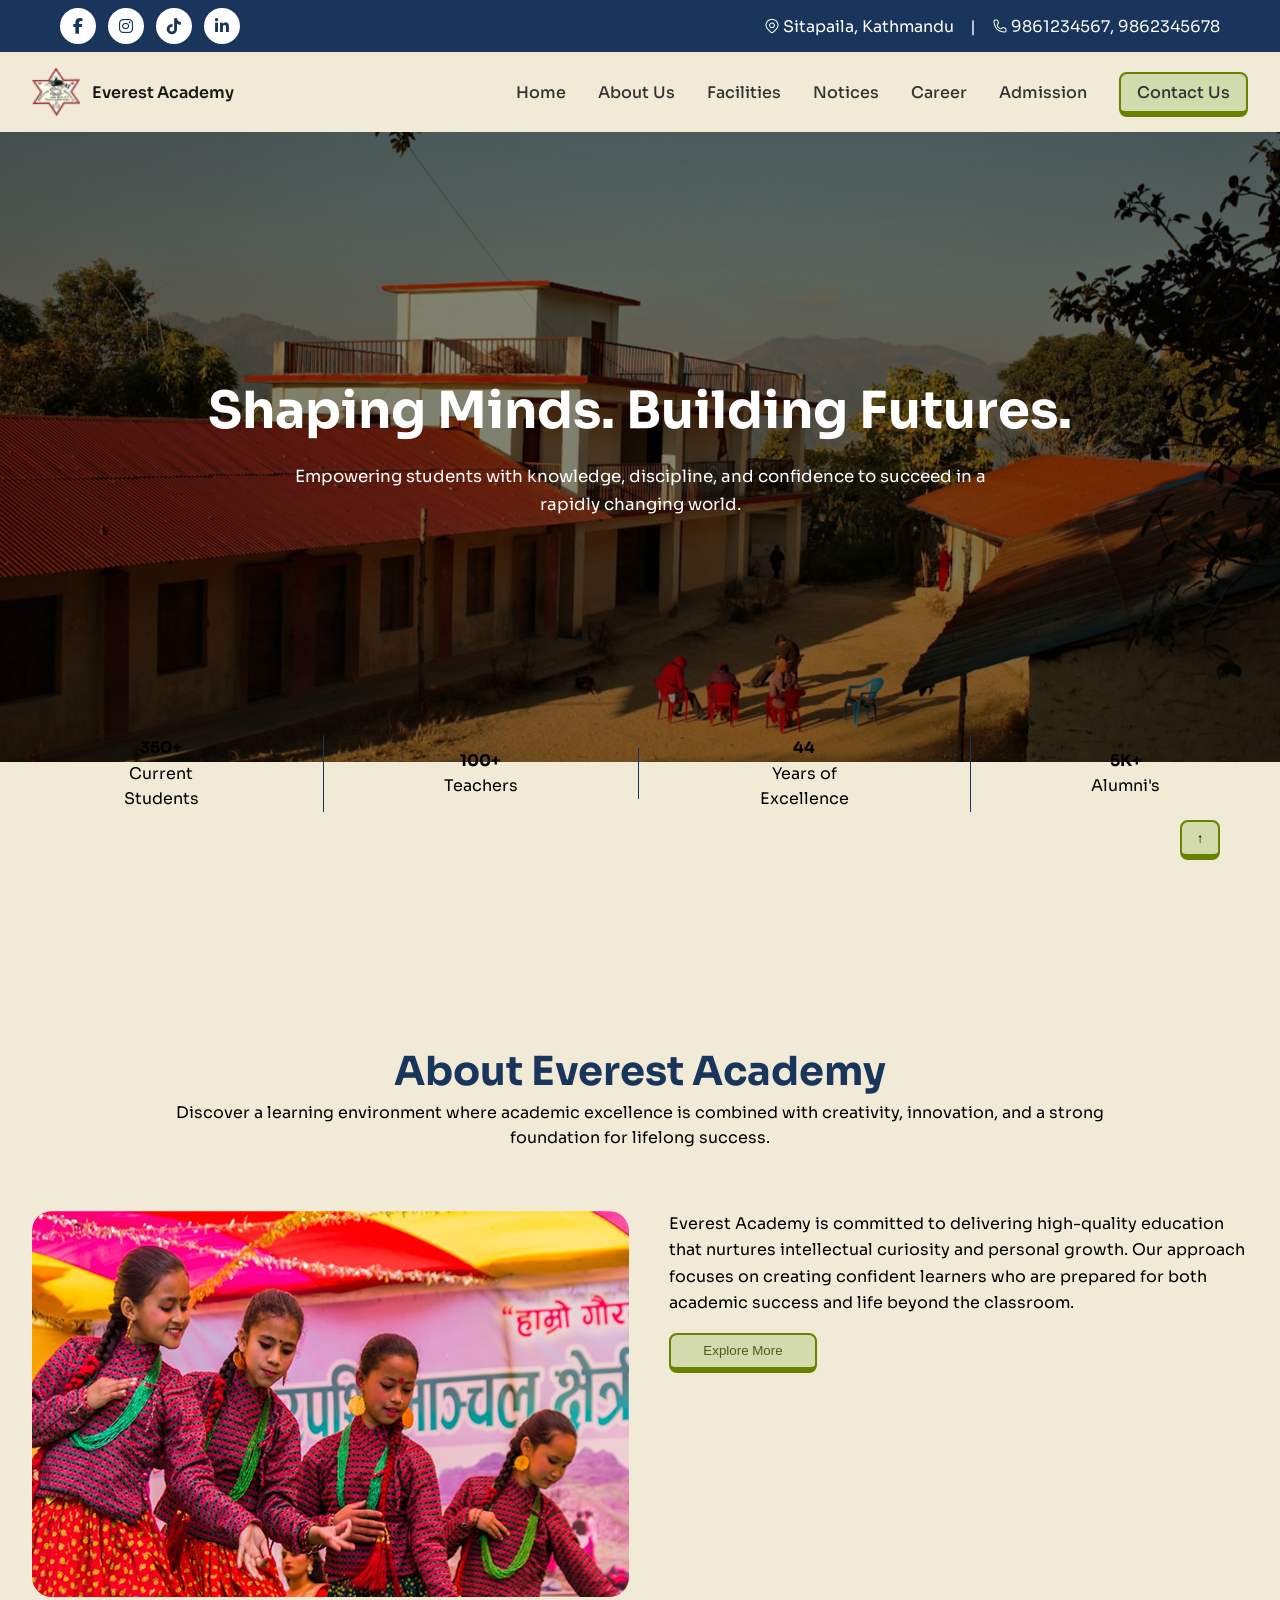
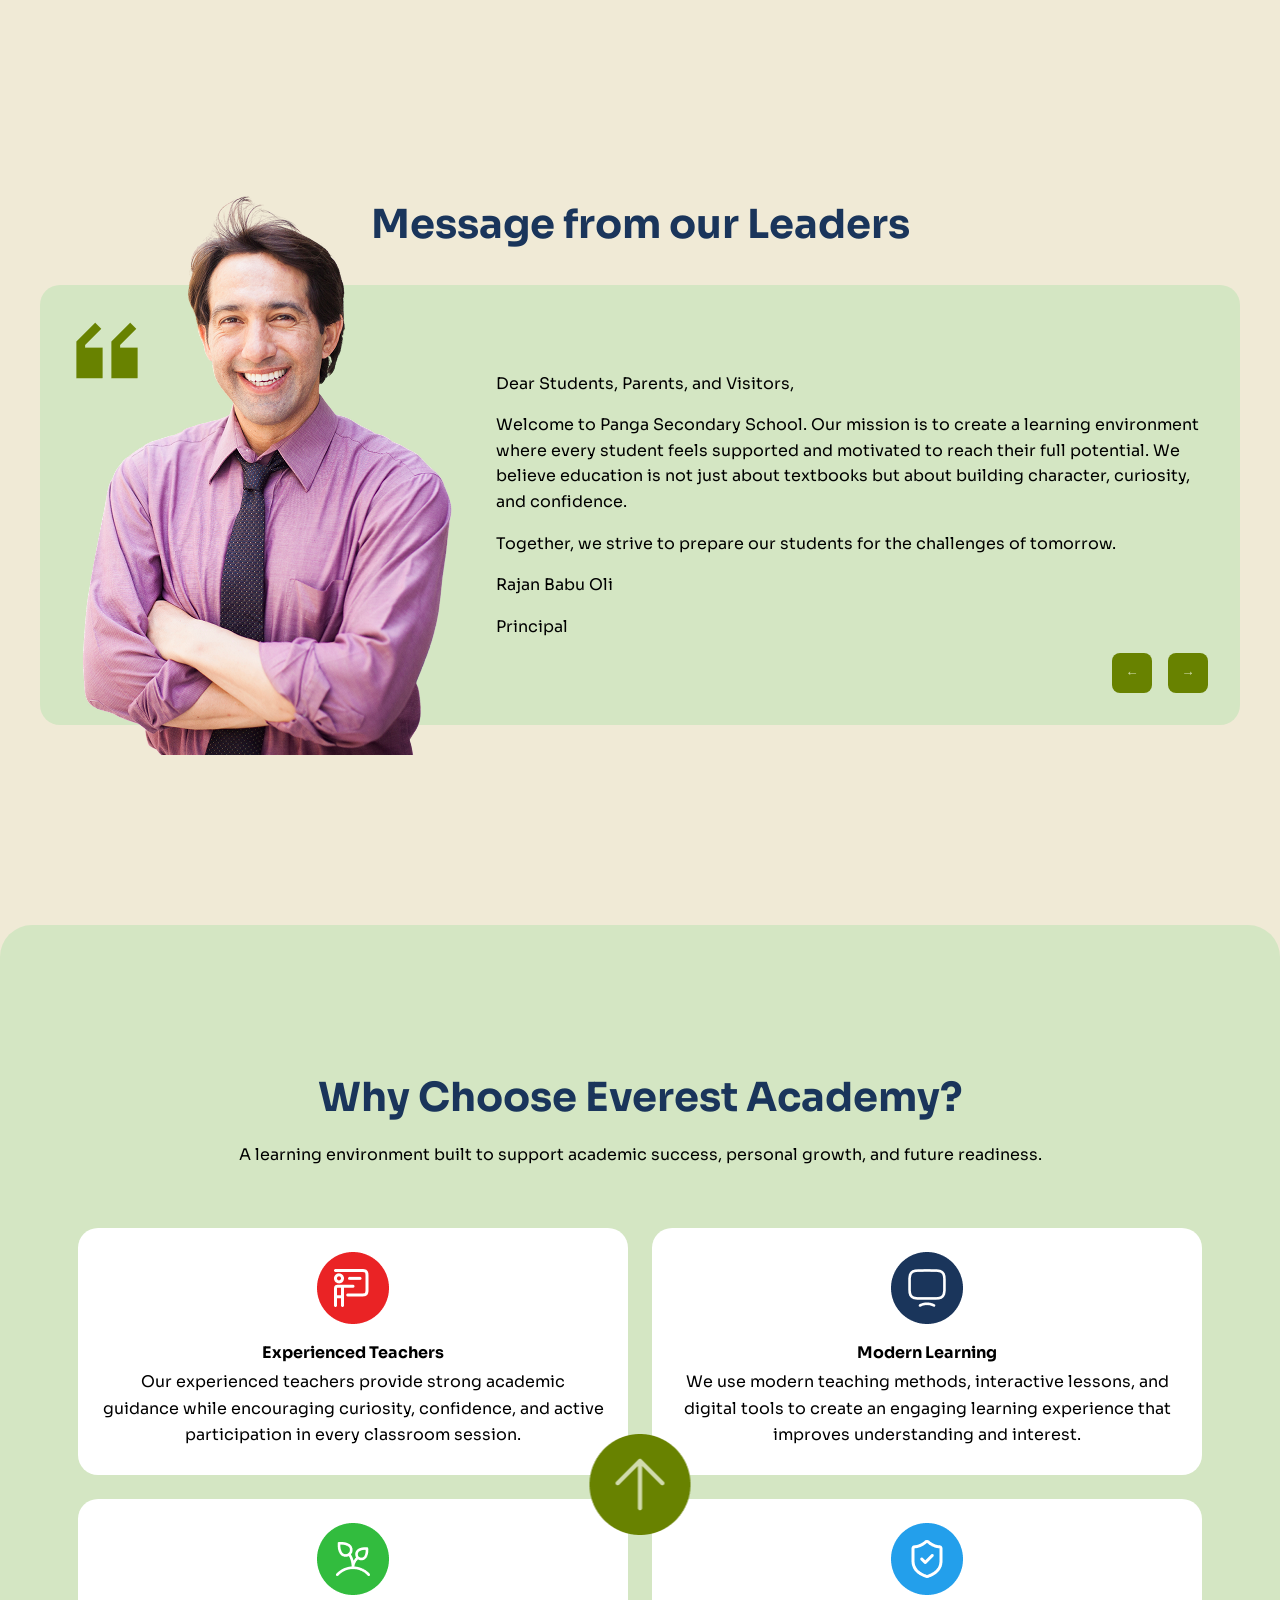
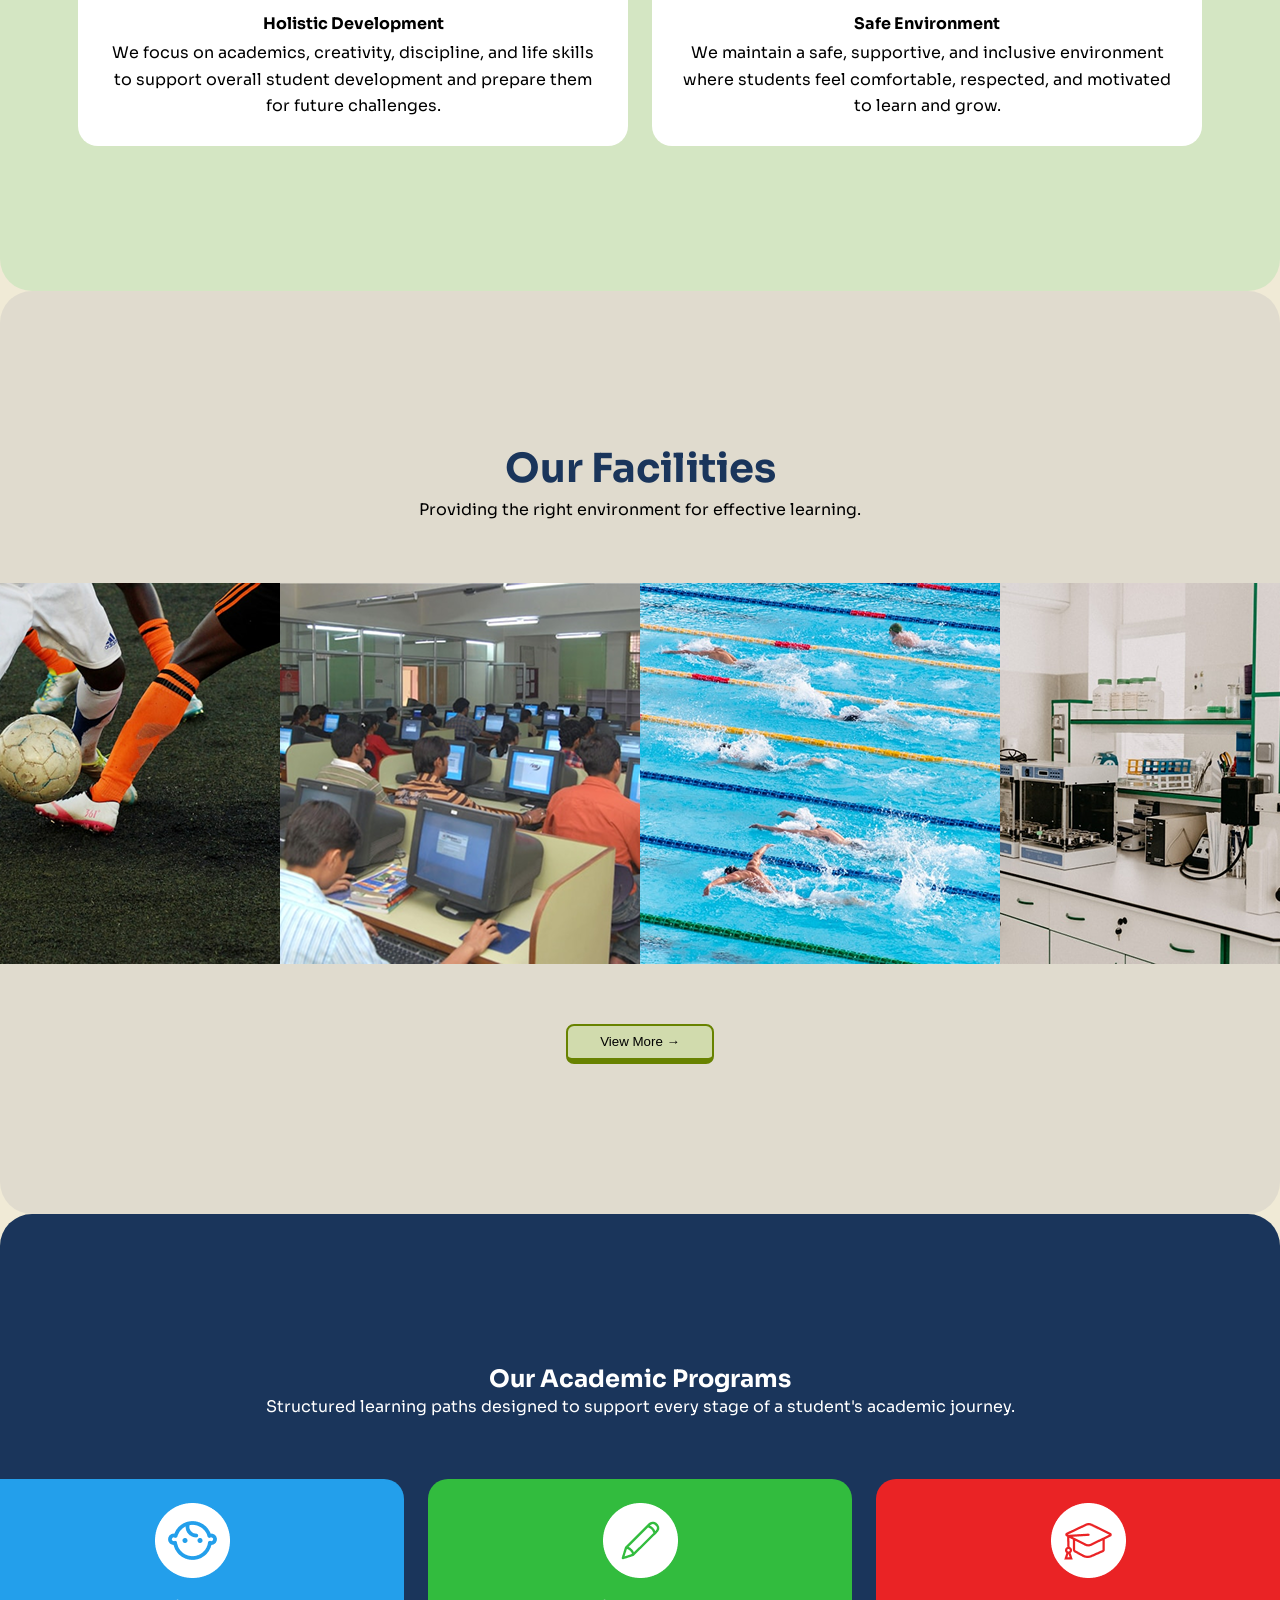
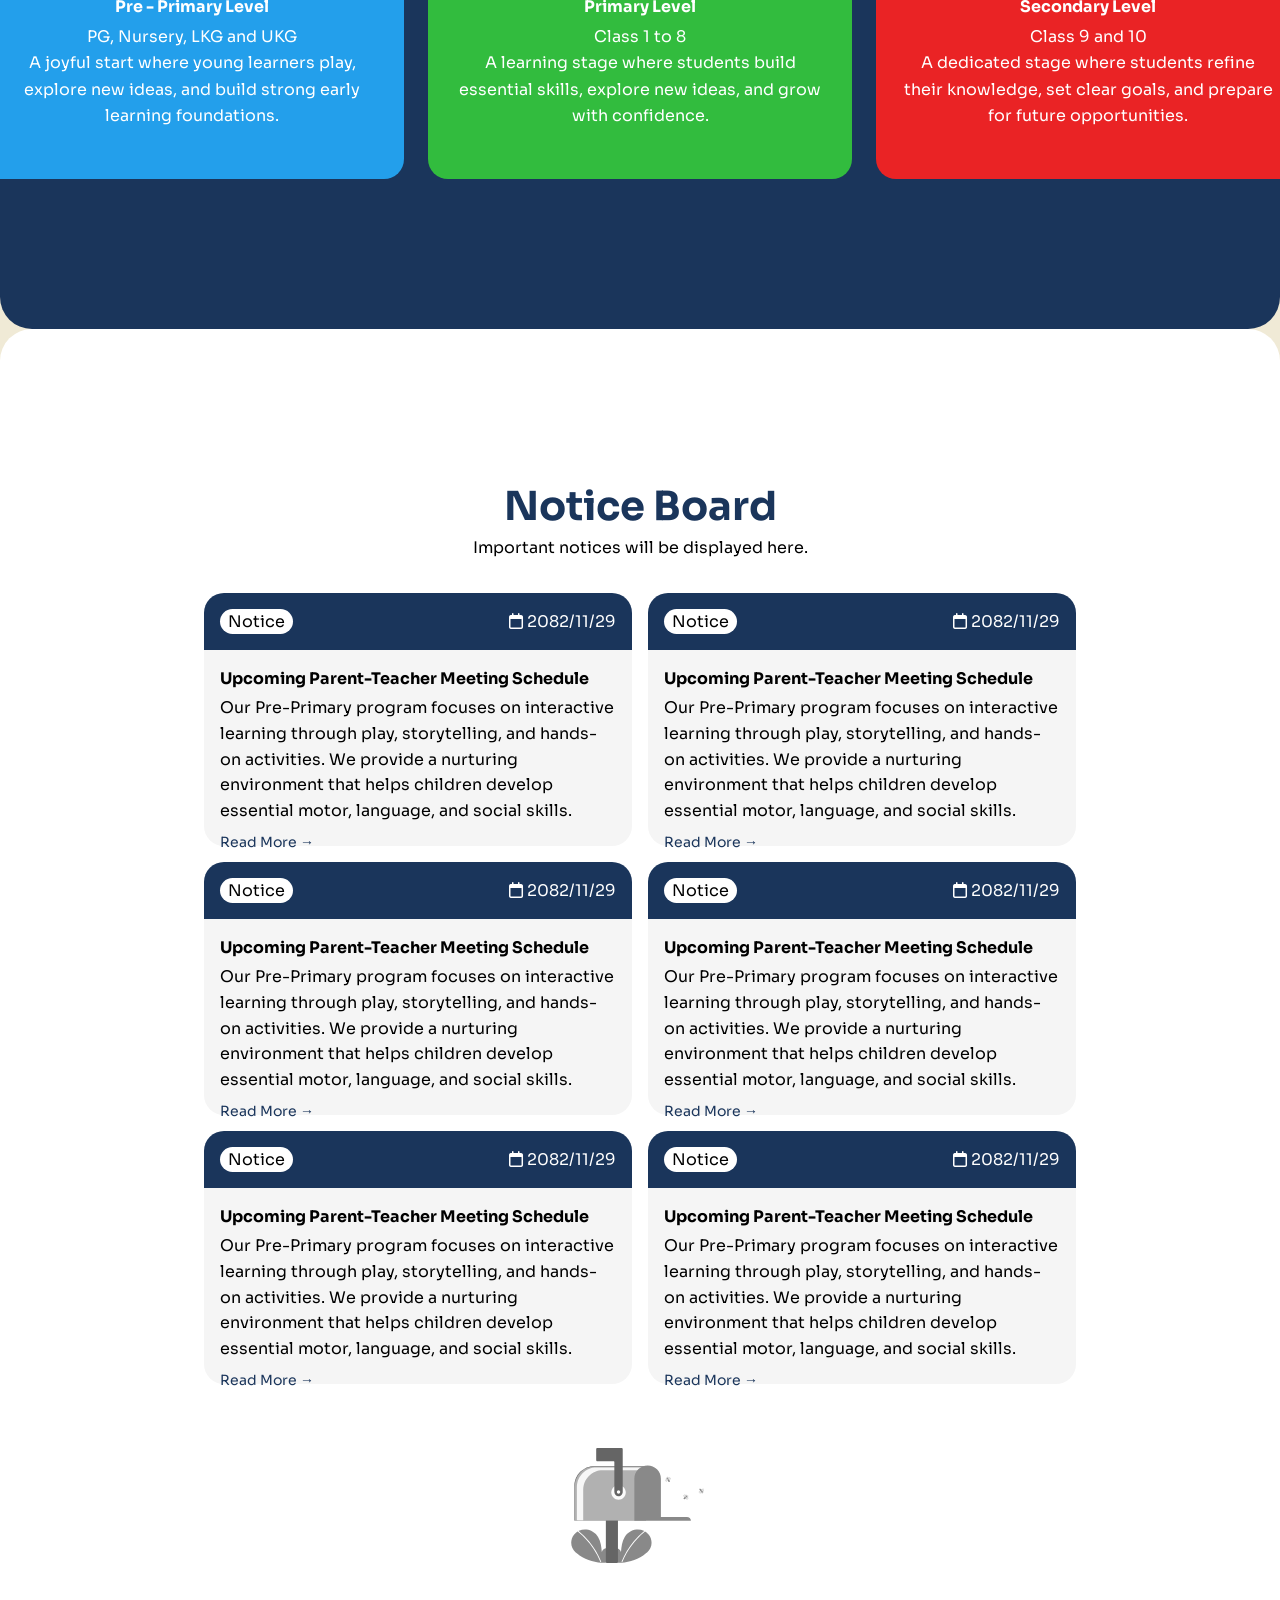
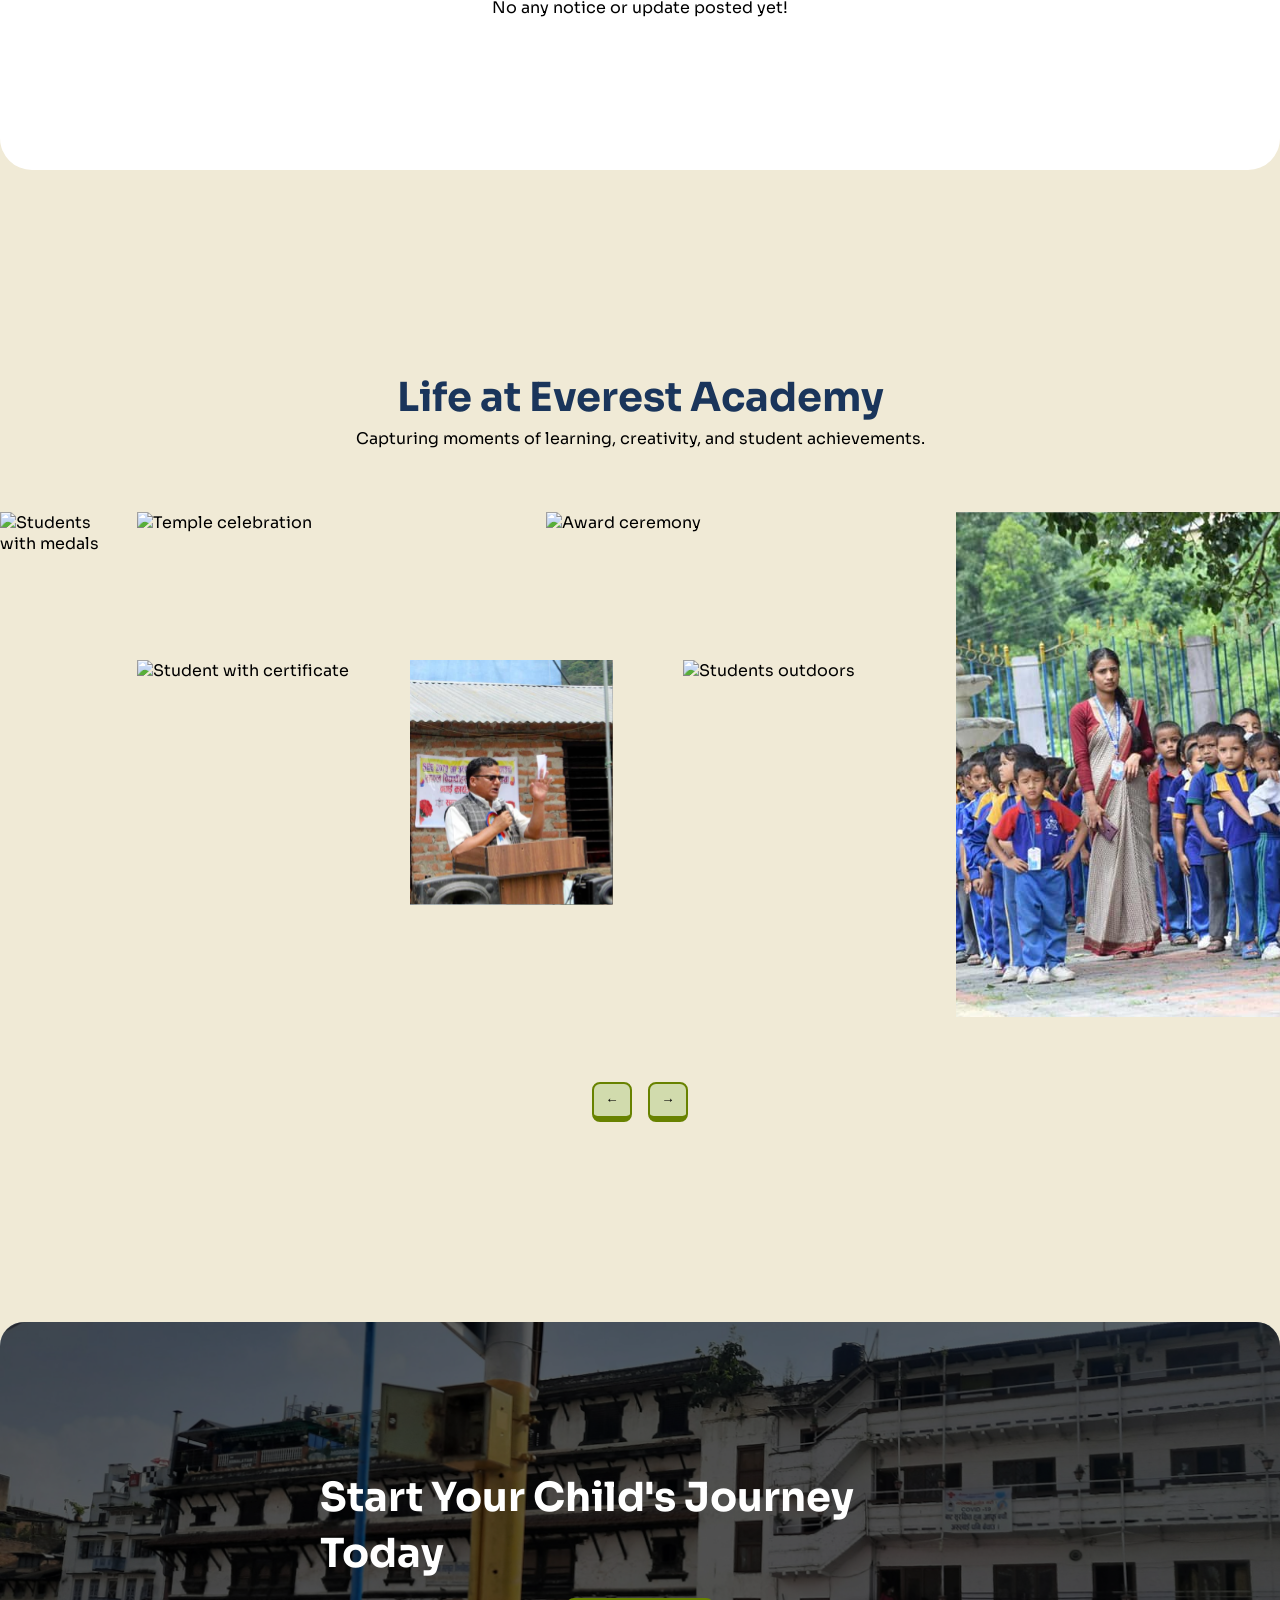
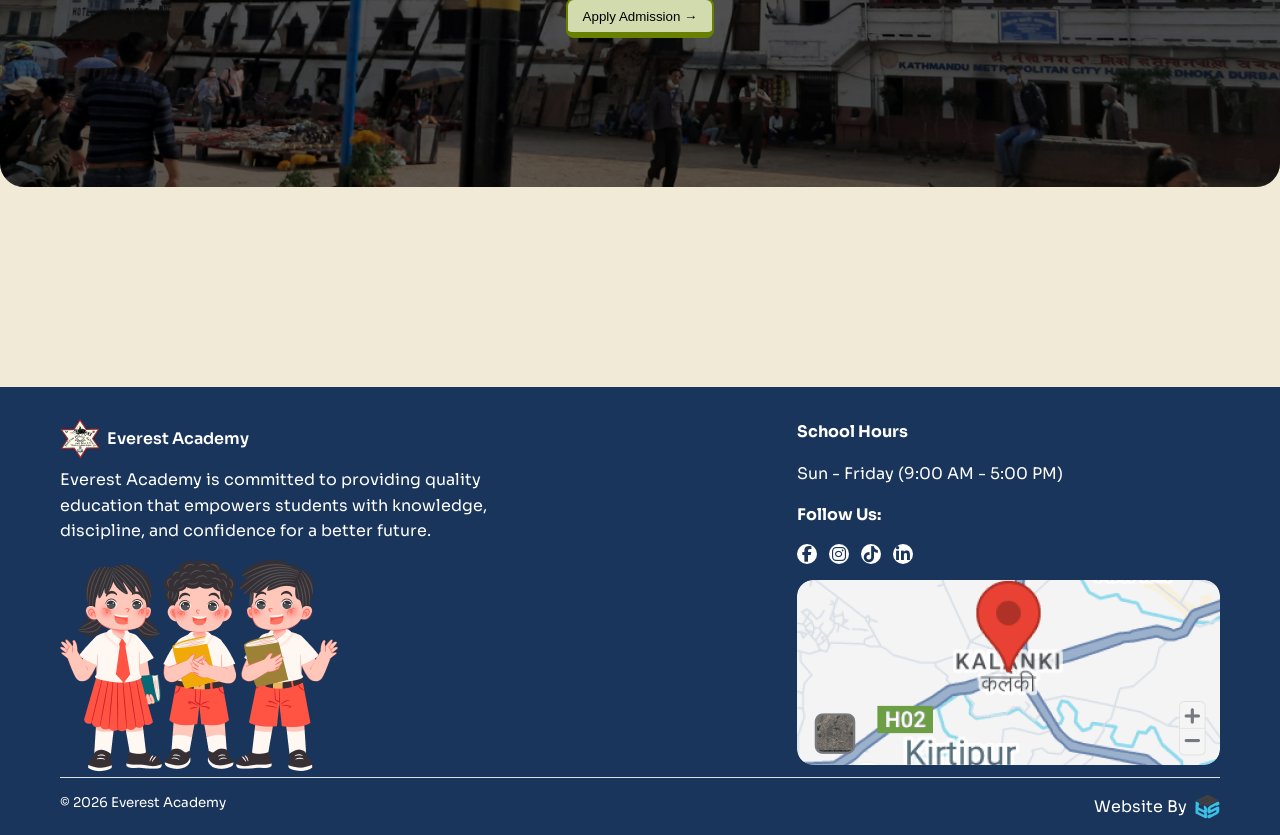
==== commit dcf7d782: "Add admission form and styles; update index title and section background" ====
--- a/index.html
+++ b/index.html
@@ -42,6 +42,8 @@
                     <li><a href="#">About Us</a></li>
                     <li><a href="#">Facilities</a></li>
                     <li><a href="#">Notices</a></li>
+                    <li><a href="#">Career</a></li>
+                    <li><a href="Redirects/admission.html">Admission</a></li>
                     <li><a class="contactUsbnav" href="#">Contact Us</a></li>
                 </ul>
 
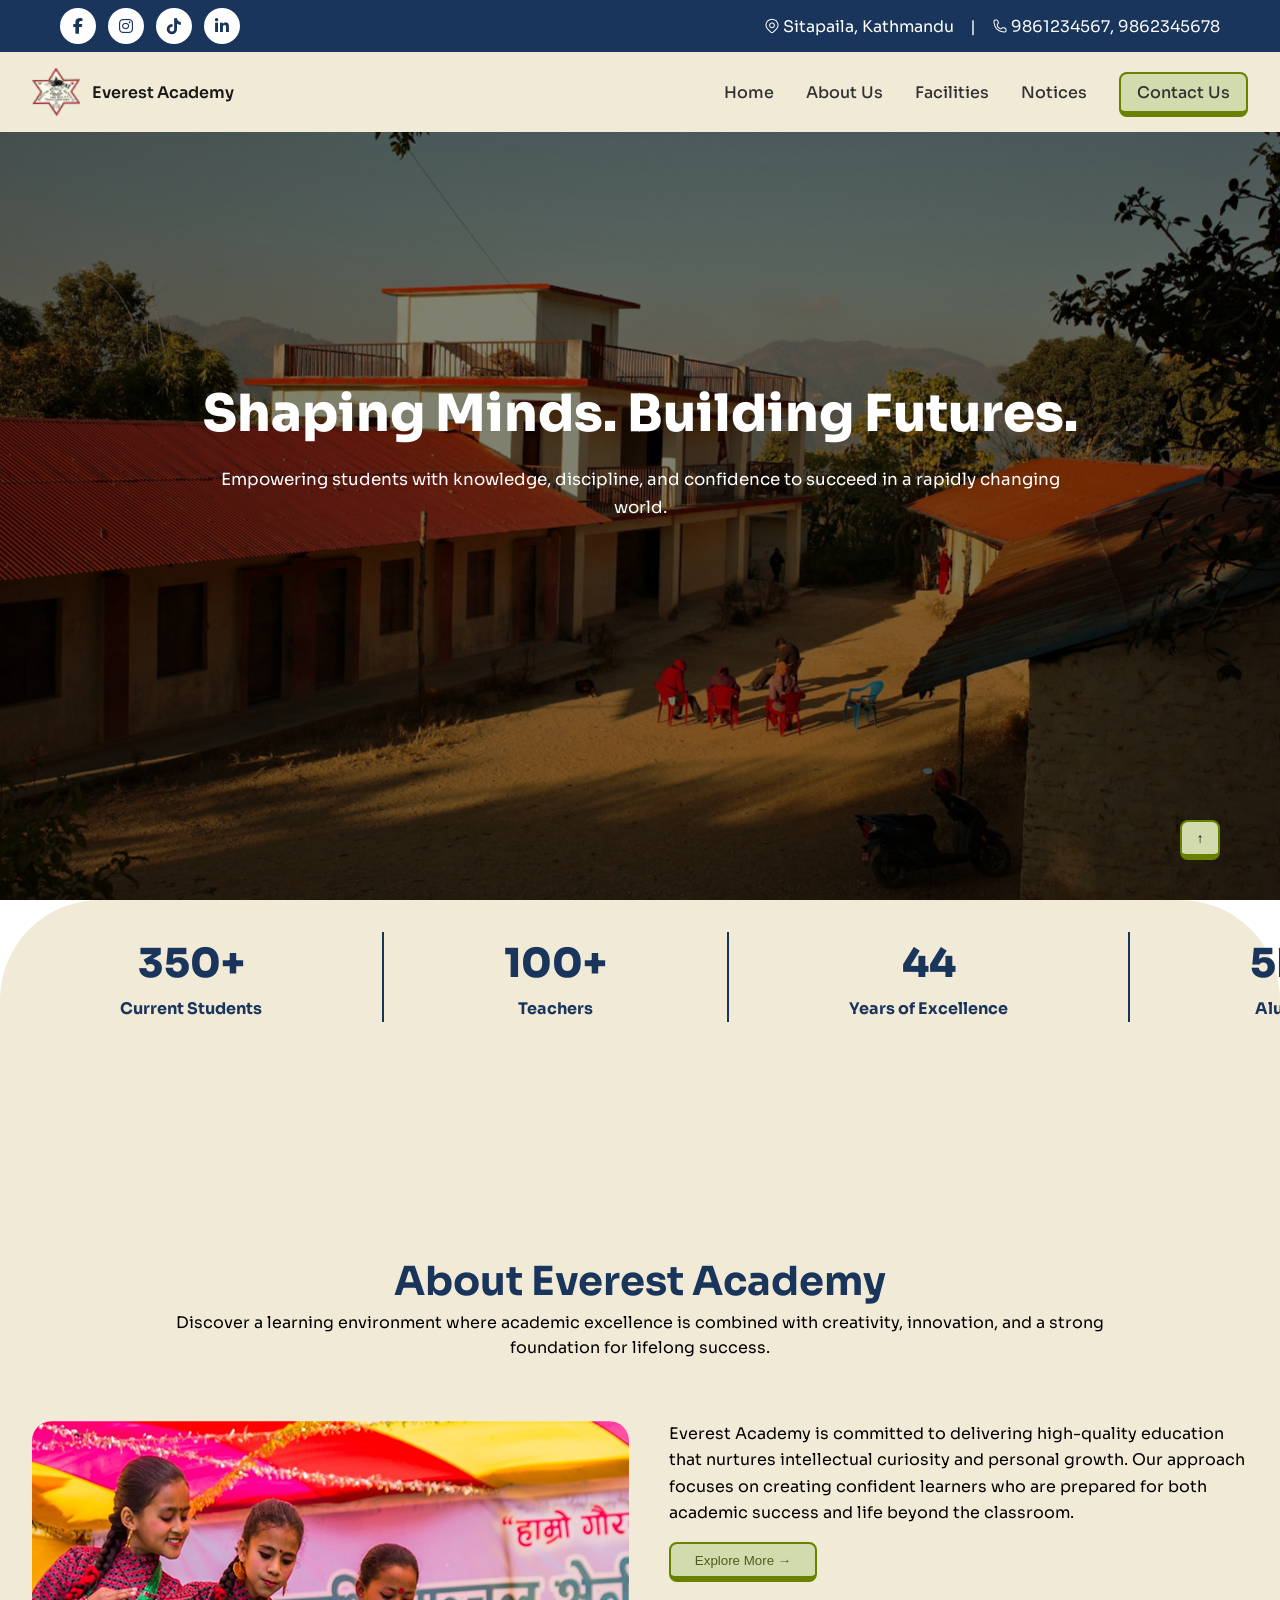
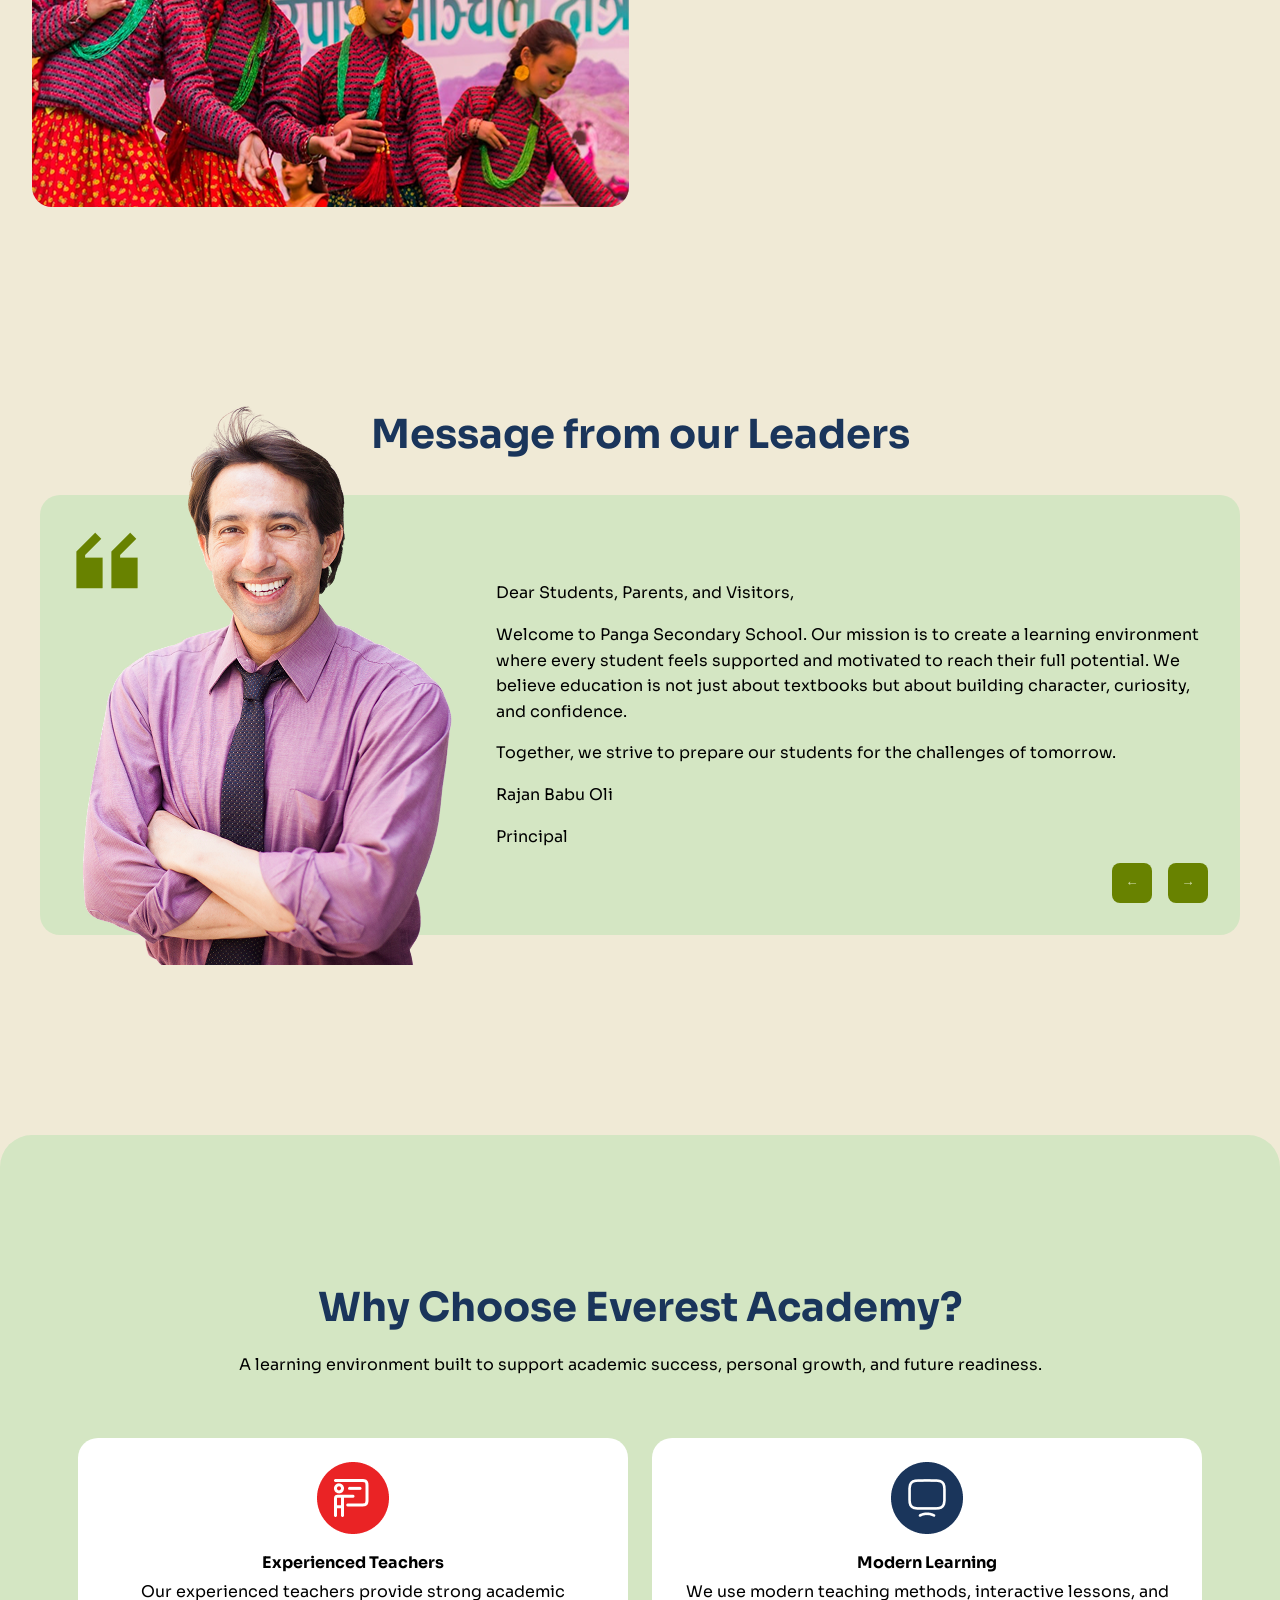
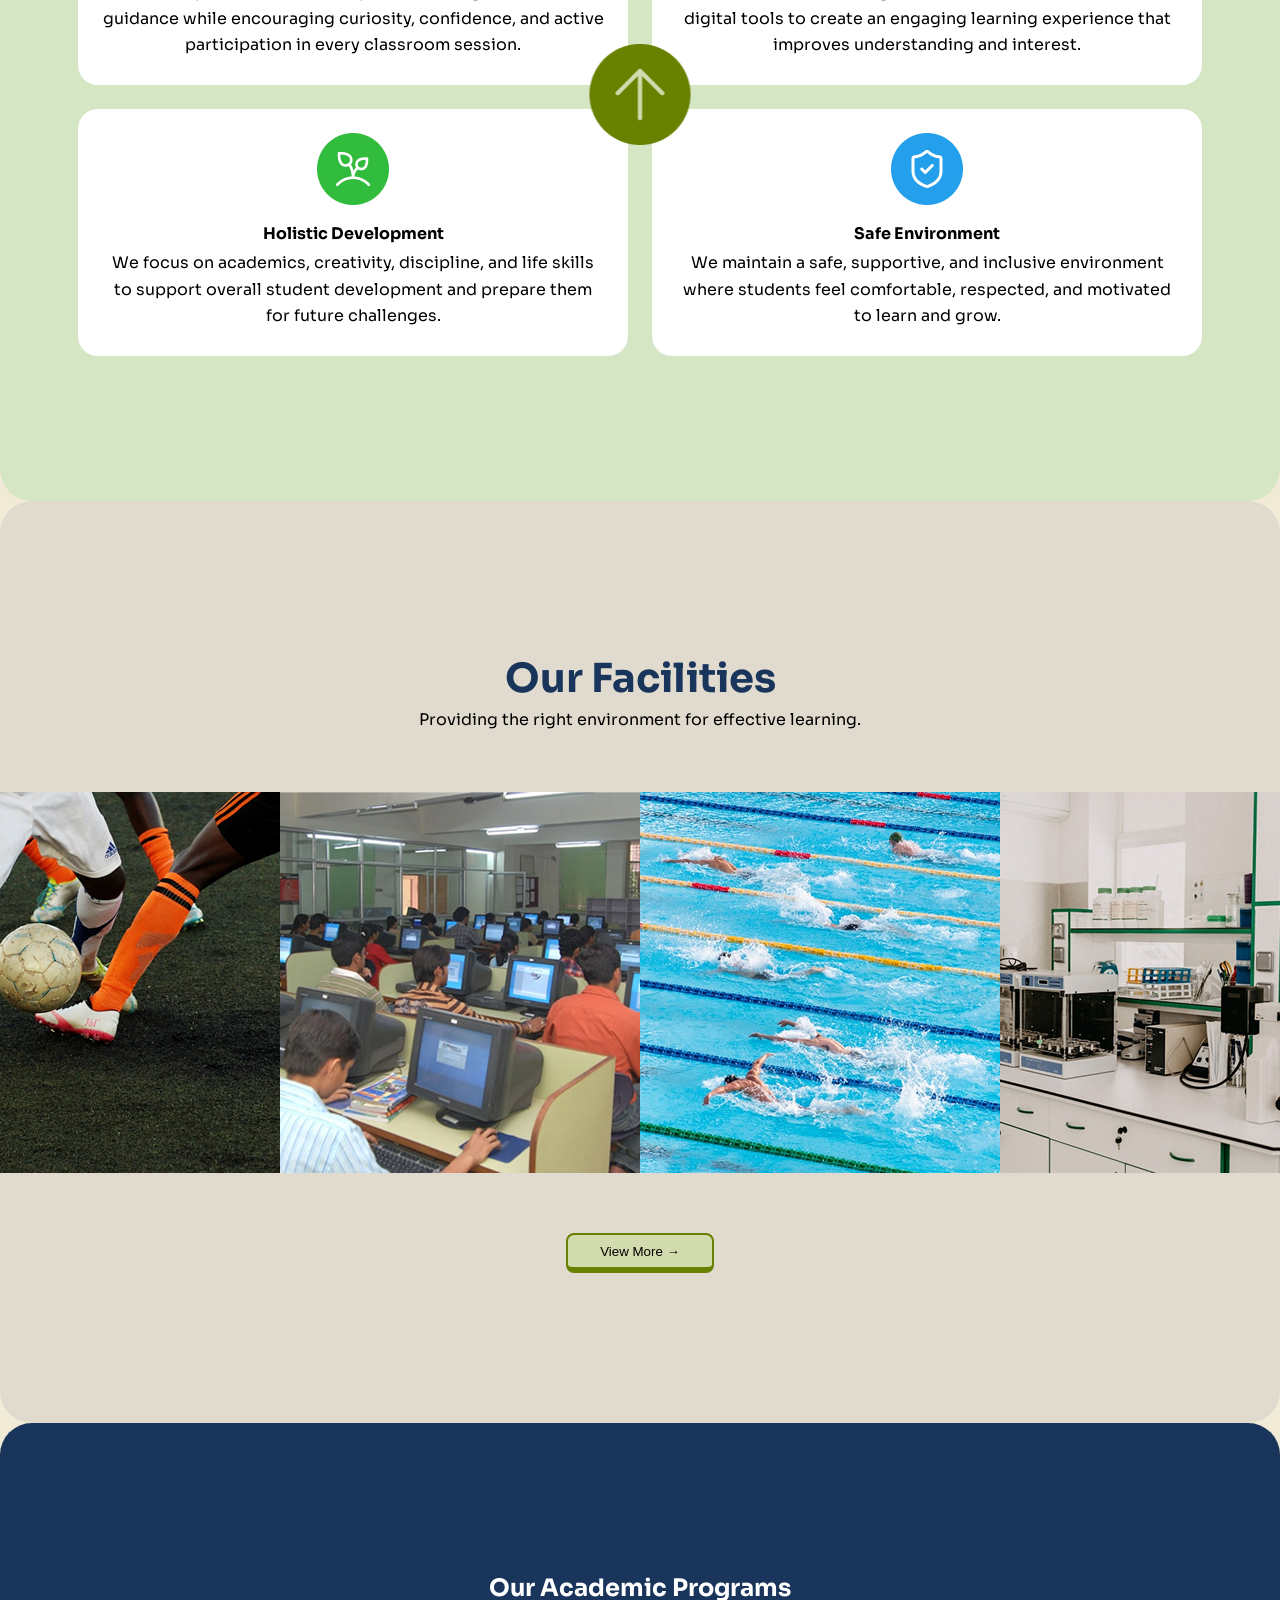
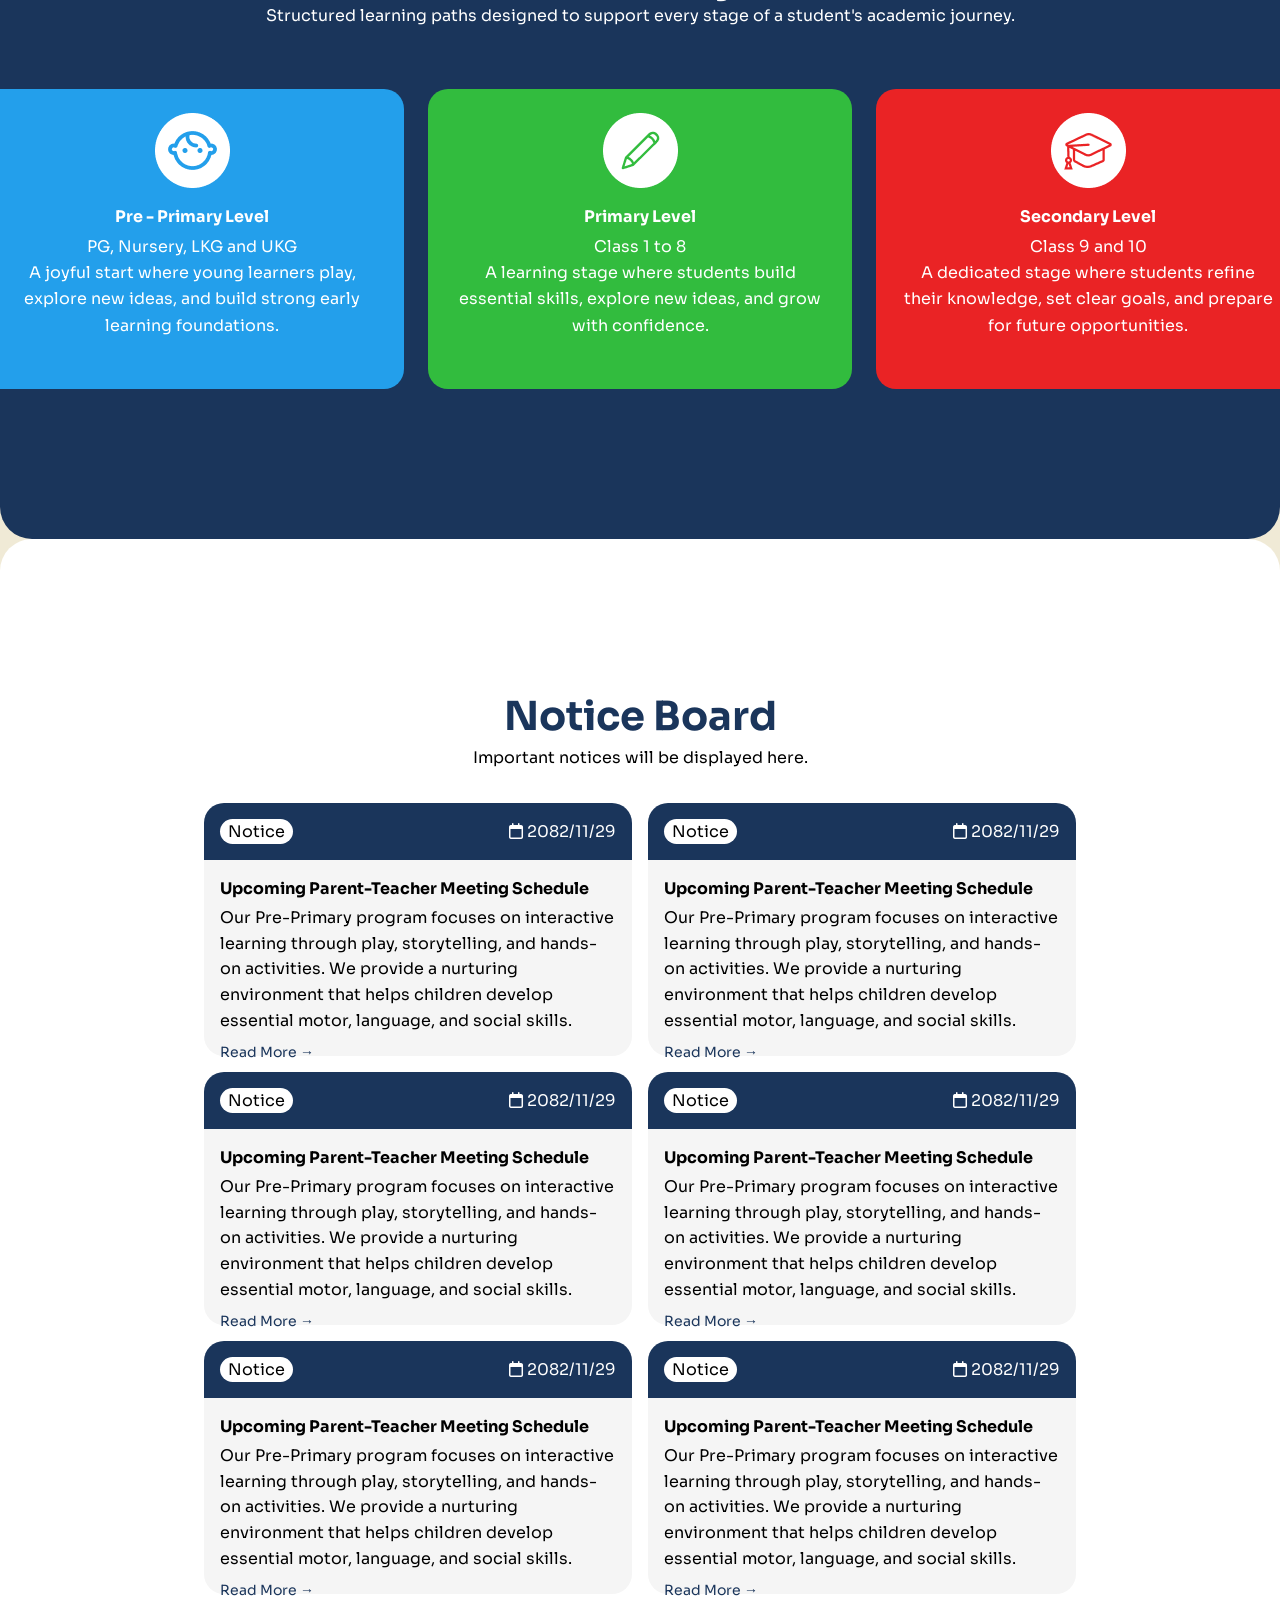
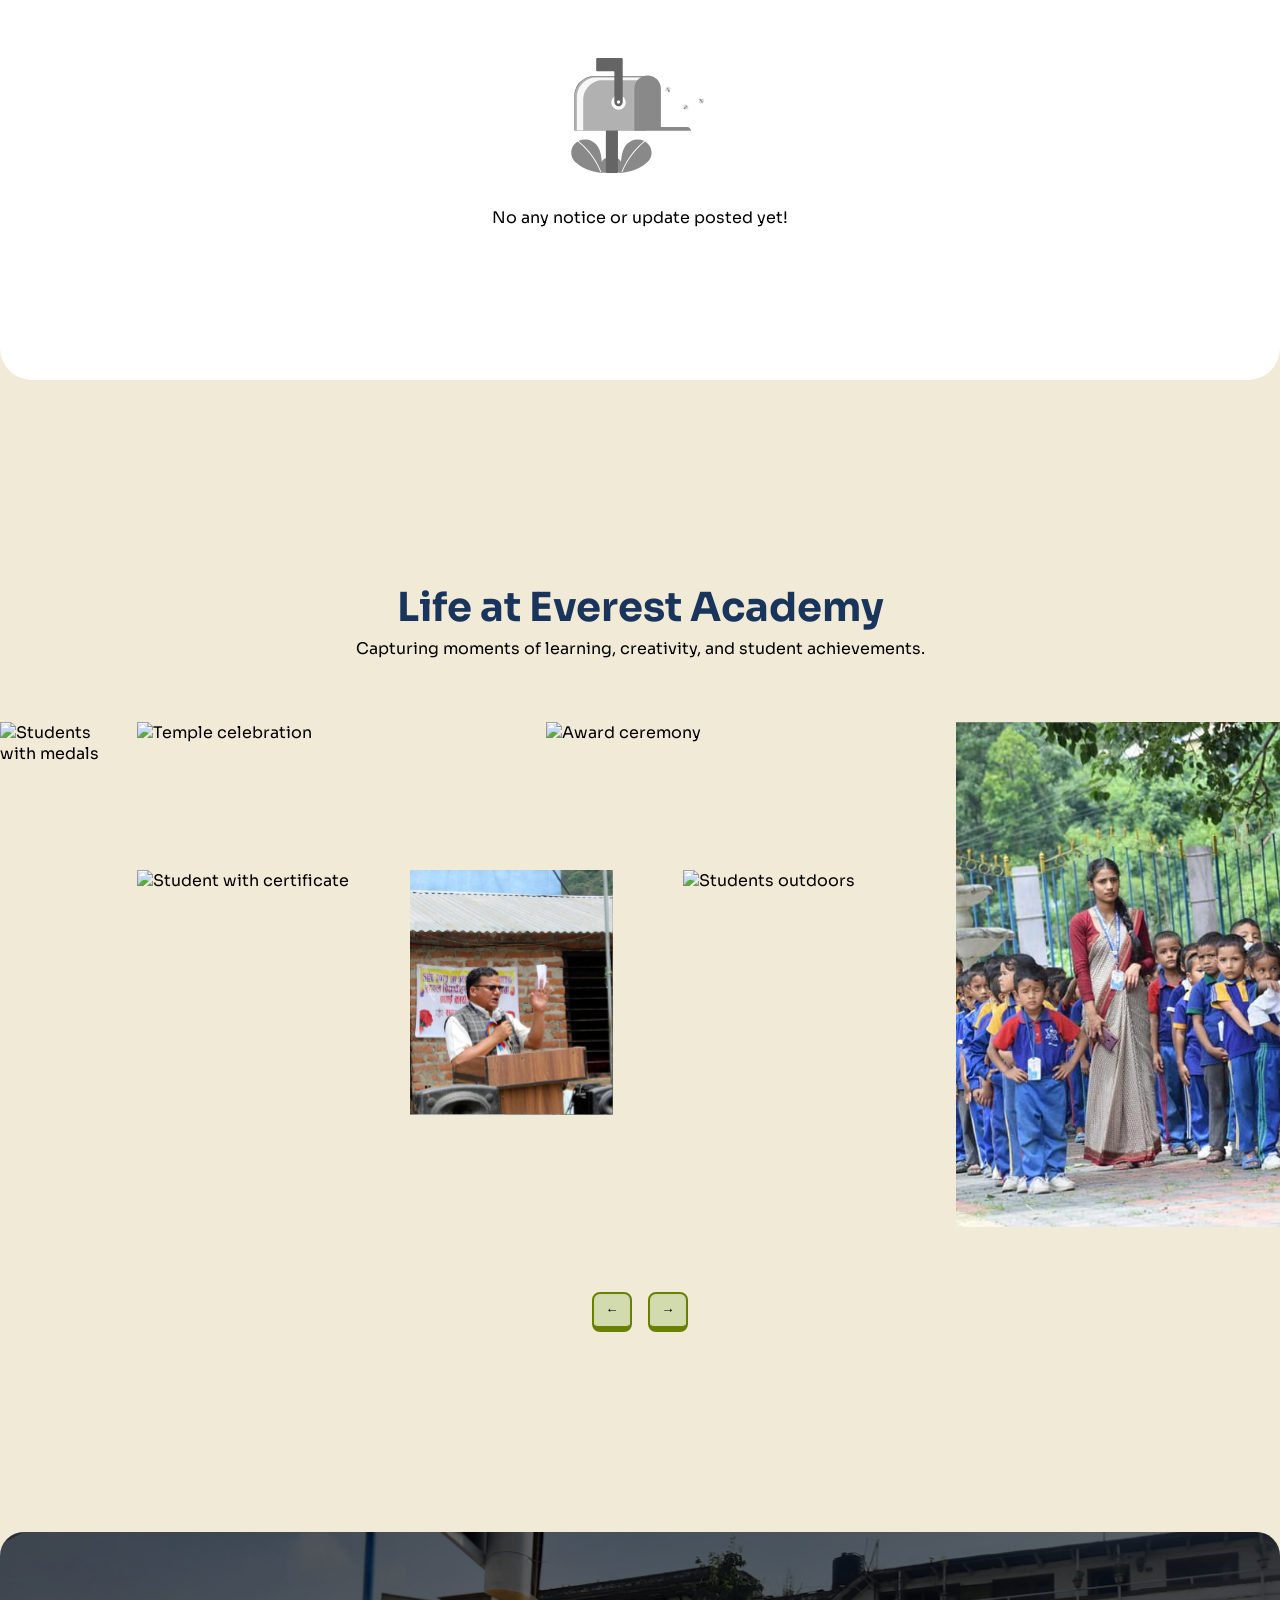
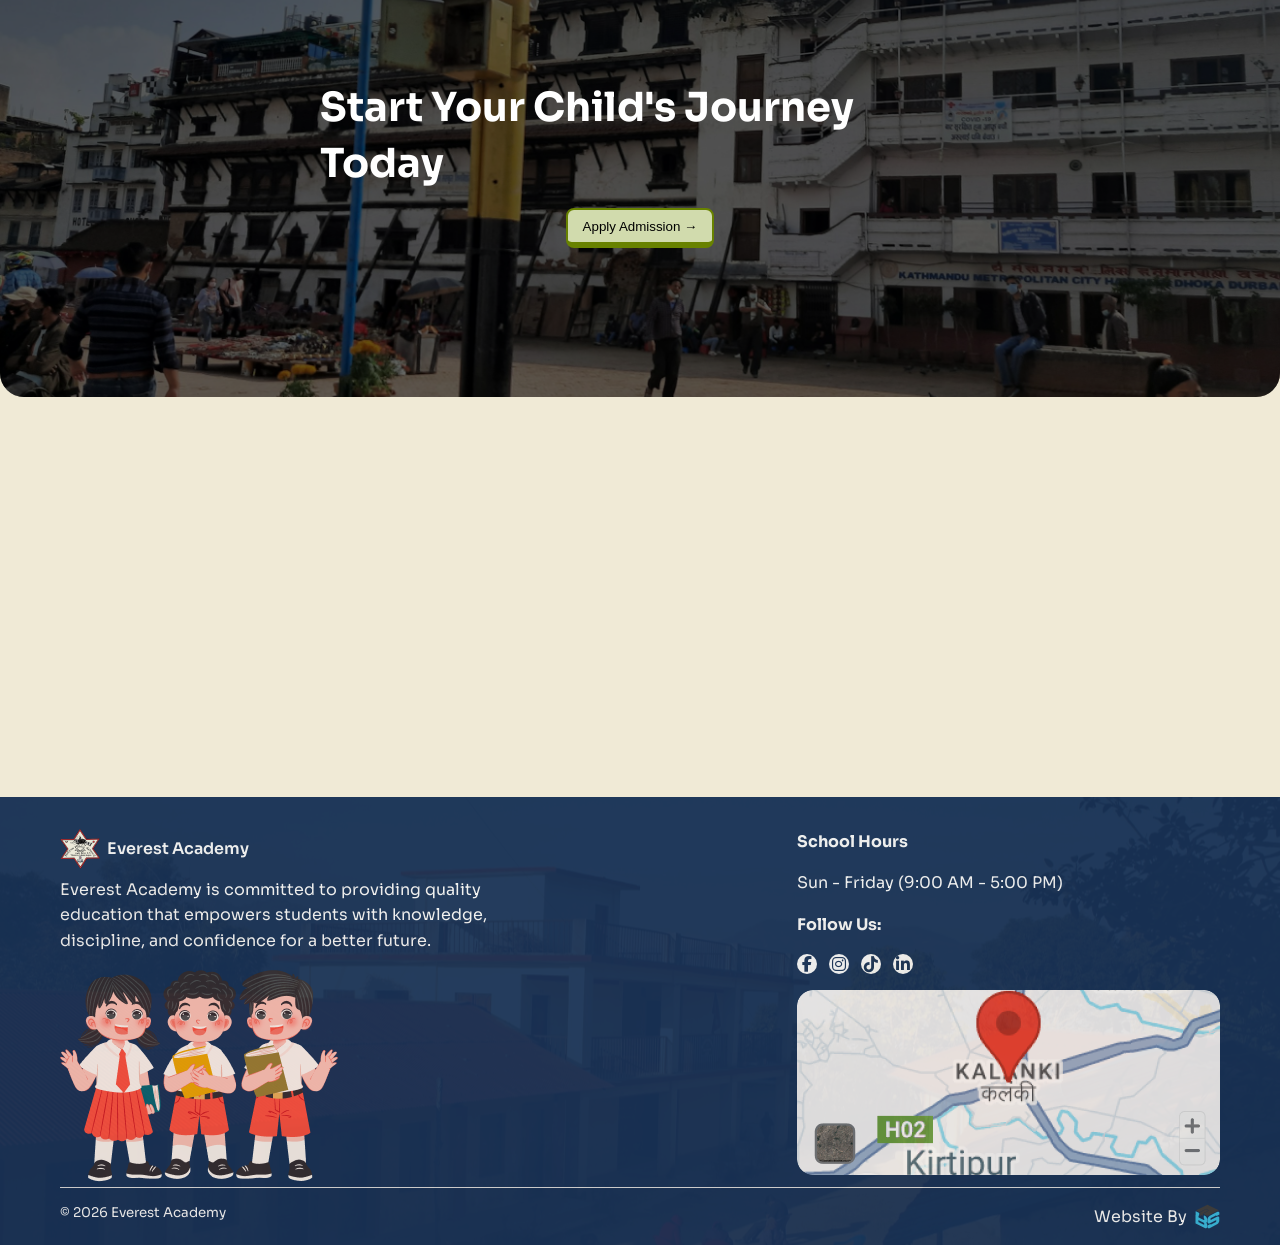
==== commit f4a3dfe2: "minor changes" ====
--- a/index.html
+++ b/index.html
@@ -13,7 +13,7 @@
 </head>
 
 <body>
-    <header>
+    <header id="main-header">
         <aside class="top-bar">
             <div class="socials">
                 <a href="#"><i class="fab fa-facebook-f"></i></a>
@@ -42,8 +42,6 @@
                     <li><a href="#">About Us</a></li>
                     <li><a href="#">Facilities</a></li>
                     <li><a href="#">Notices</a></li>
-                    <li><a href="#">Career</a></li>
-                    <li><a href="Redirects/admission.html">Admission</a></li>
                     <li><a class="contactUsbnav" href="#">Contact Us</a></li>
                 </ul>
 
@@ -89,7 +87,7 @@
                     <p>Everest Academy is committed to delivering high-quality education that nurtures intellectual
                         curiosity and personal growth. Our approach focuses on creating confident learners who are
                         prepared for both academic success and life beyond the classroom.</p>
-                    <button>Explore More </button>
+                    <button>Explore More &#8594;</button>
                 </div>
             </div>
         </section>
--- a/styles.css
+++ b/styles.css
@@ -13,9 +13,14 @@
     box-sizing: border-box;
 }
 
+#main-header {
+    position: fixed;
+    width: 100%;
+    z-index: 1000;
+}
+
 body {
     font-family: 'Sora', 'Segoe UI', Arial, sans-serif;
-    background-color: var(--primary-background);
 }
 
 h2{
@@ -109,17 +114,15 @@
 }
 #hero-container {
     overflow: hidden;
-    height: 70vh;
-    min-height: 420px;
+    height: 100vh;
     position: sticky;
-    /*top: 80px;*/
-    z-index: 1;
+    top:0;
+    z-index: 0;
     display: flex;
     flex-direction: column;
     align-items: center;
     justify-content: center;
     text-align: center;
-    padding: 0 32px;
 }
 
 section {
@@ -141,14 +144,12 @@
     object-position: center center;
     transform: scale(1.08);
     transform-origin: center center;
-    z-index: -1;
     transition: transform 0.5s ease;
 }
 
 #hero-container h2,
 #hero-container p {
     position: relative;
-    z-index: 2;
     color: white;
     margin: 0;
 }
@@ -156,10 +157,11 @@
 #hero-container h2 {
     font-size: clamp(2rem, 4vw, 4rem);
     margin-bottom: 16px;
+    font-weight: 800;
 }
 
 #hero-container p {
-    max-width: 720px;
+    max-width: 850px;
     font-size: 1.05rem;
     line-height: 1.65;
 }
@@ -205,10 +207,10 @@
 
 .section-container{
     position: relative;
-    z-index: 10;
-    
-    border-radius: 60px 60px 0 0;
-    margin-top: -59px;
+    z-index: 1;
+    background-color: var(--primary-background);
+    border-radius: 100px 100px 0 0;
+    padding-bottom: 200px;
 }
 
 .stats-bar{
@@ -219,9 +221,25 @@
 }
 
 .stat-item{
-    border-right: 1px solid #1A355B;
+    border-right: 2px solid #1A355B;
     padding: 0 120px;
     text-align: center;
+}
+
+.stat-item h3{
+    font-family: Sora;
+    font-weight: 800;
+    font-style: ExtraBold;
+    font-size: 40px;  
+    color: var(--primary-color);  
+}
+
+.stat-item p{
+    font-family: Sora;
+    font-weight: 700;
+    font-style: Bold;
+    white-space: nowrap;
+    color: var(--primary-color); 
 }
 
 .stat-item:last-child{
@@ -326,7 +344,6 @@
     height: 40px;
     border: none;
     border-radius: 8px;
-    cursor: pointer;
     background-color: var(--button-border-color);
     color: var(--button-color);
 }
@@ -649,6 +666,18 @@
     background-color: var(--primary-color);
     color: white;
     padding: 0 60px;
+    position: relative;
+    z-index: 1; 
+}
+
+.footer::before {
+  content: "";
+  position: absolute;
+  inset: 0;
+  background-image: url('Assets/image.svg');
+  background-size: cover;
+  background-position: center;
+  opacity: 0.1;
 }
 
 .footer-container{
@@ -666,7 +695,6 @@
 }
 
 .footer-header span{
-    font-family: Sora;
     font-weight: 600;
     font-style: SemiBold;
     font-size: 16px;
@@ -723,6 +751,7 @@
     position: fixed;
     right: 60px;
     bottom: 40px;
+    z-index: 1000;
 }
 
 
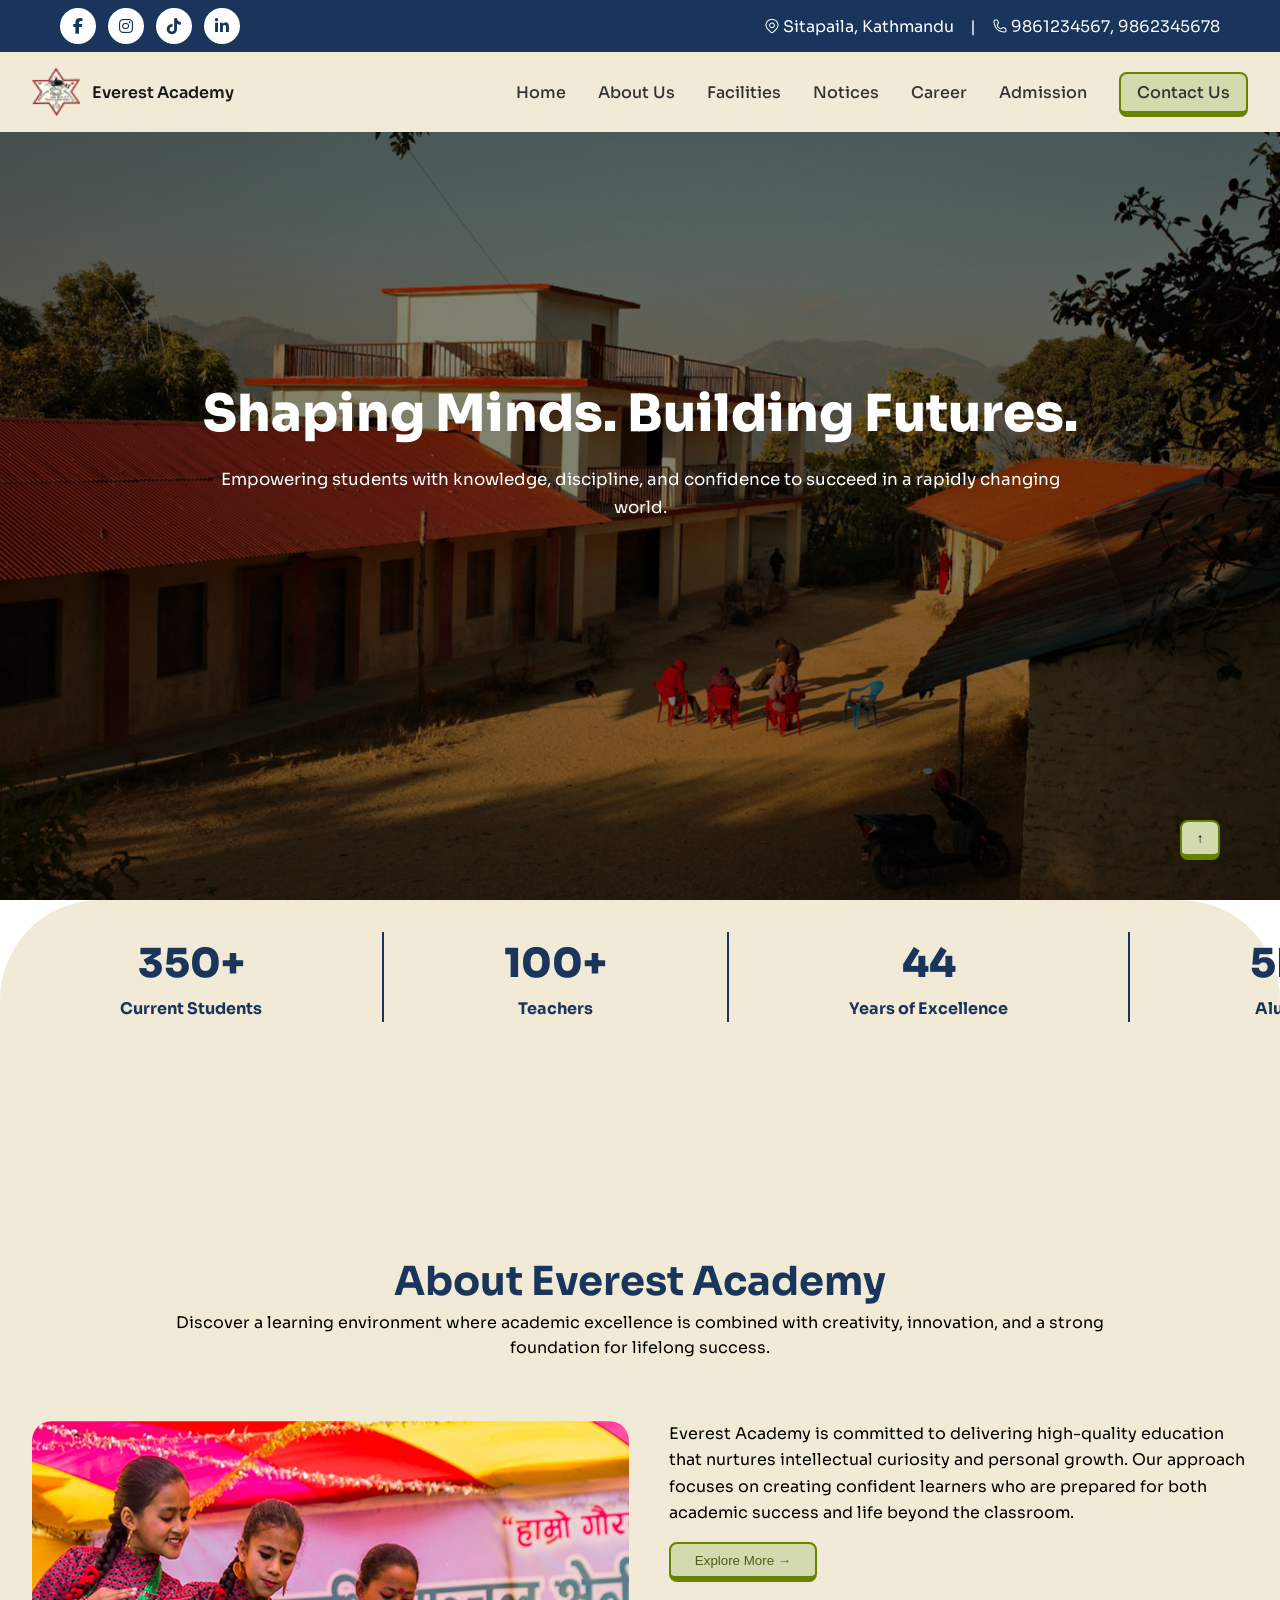
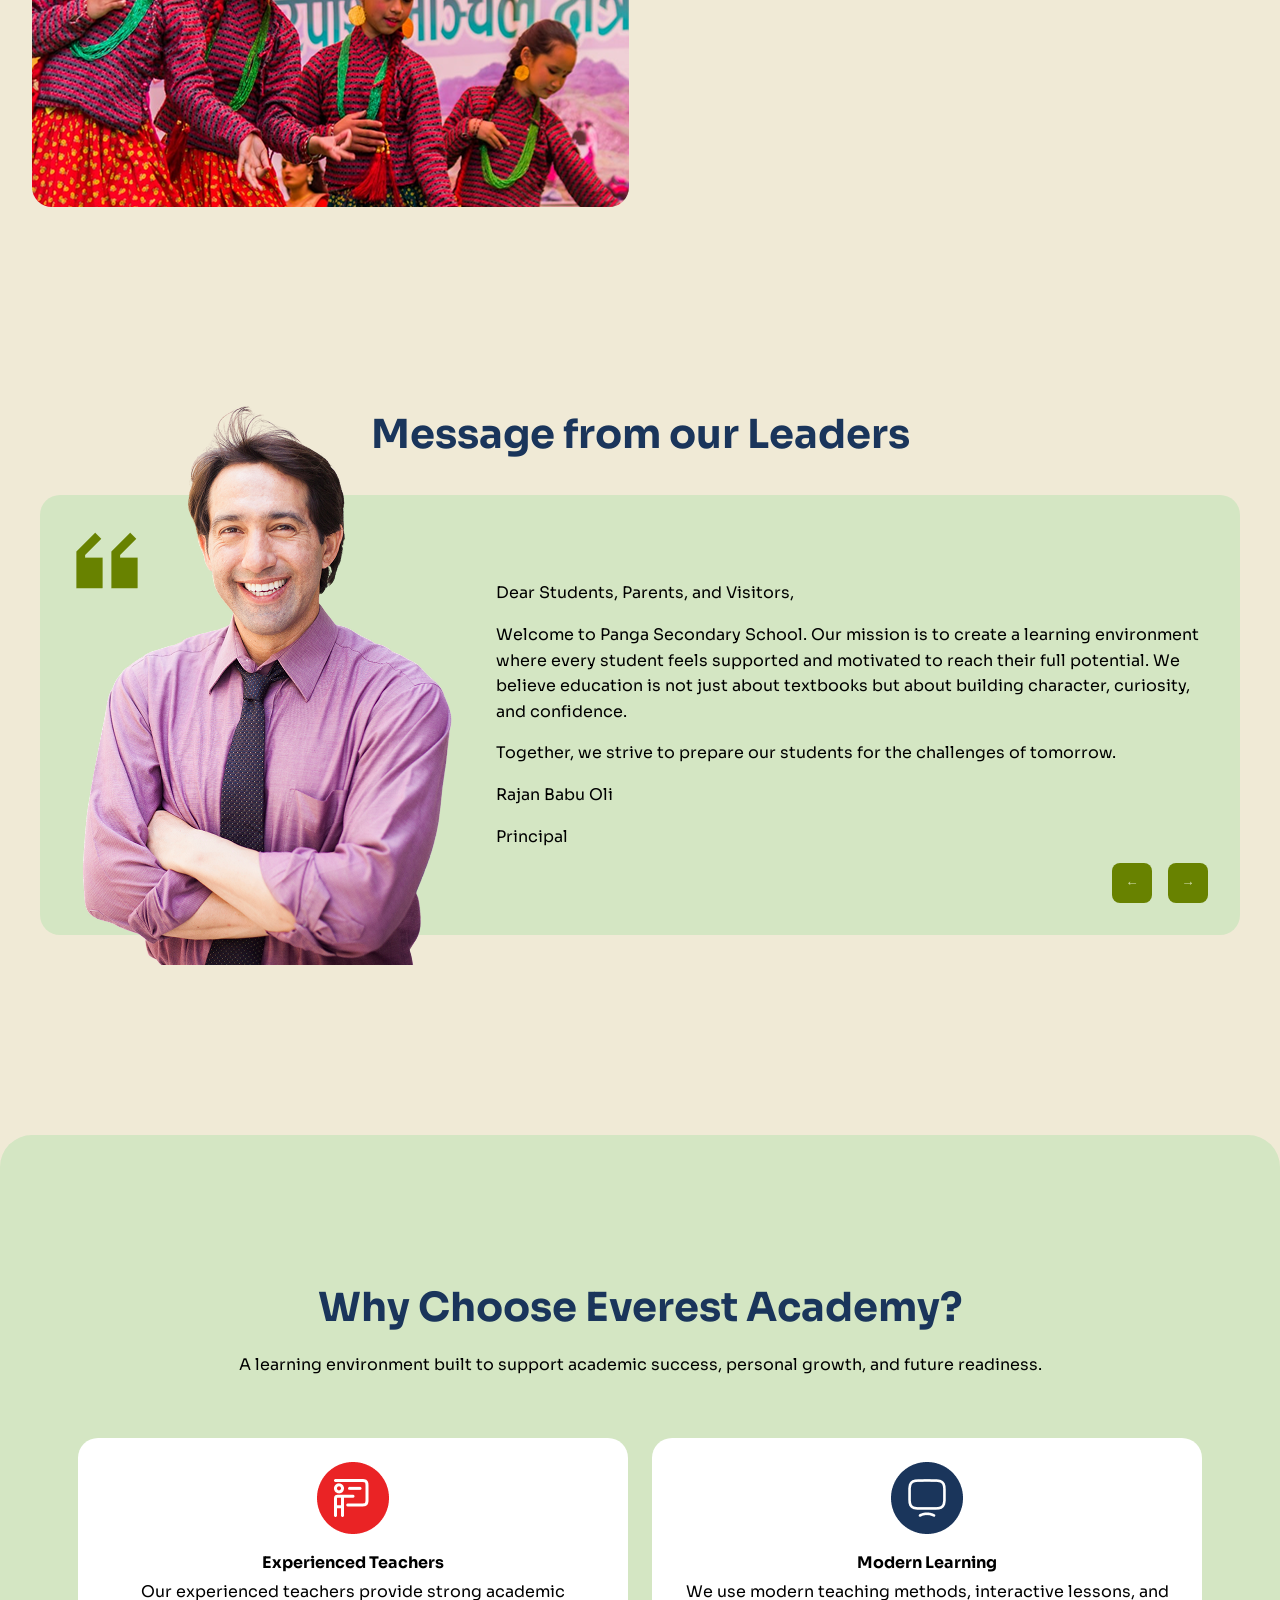
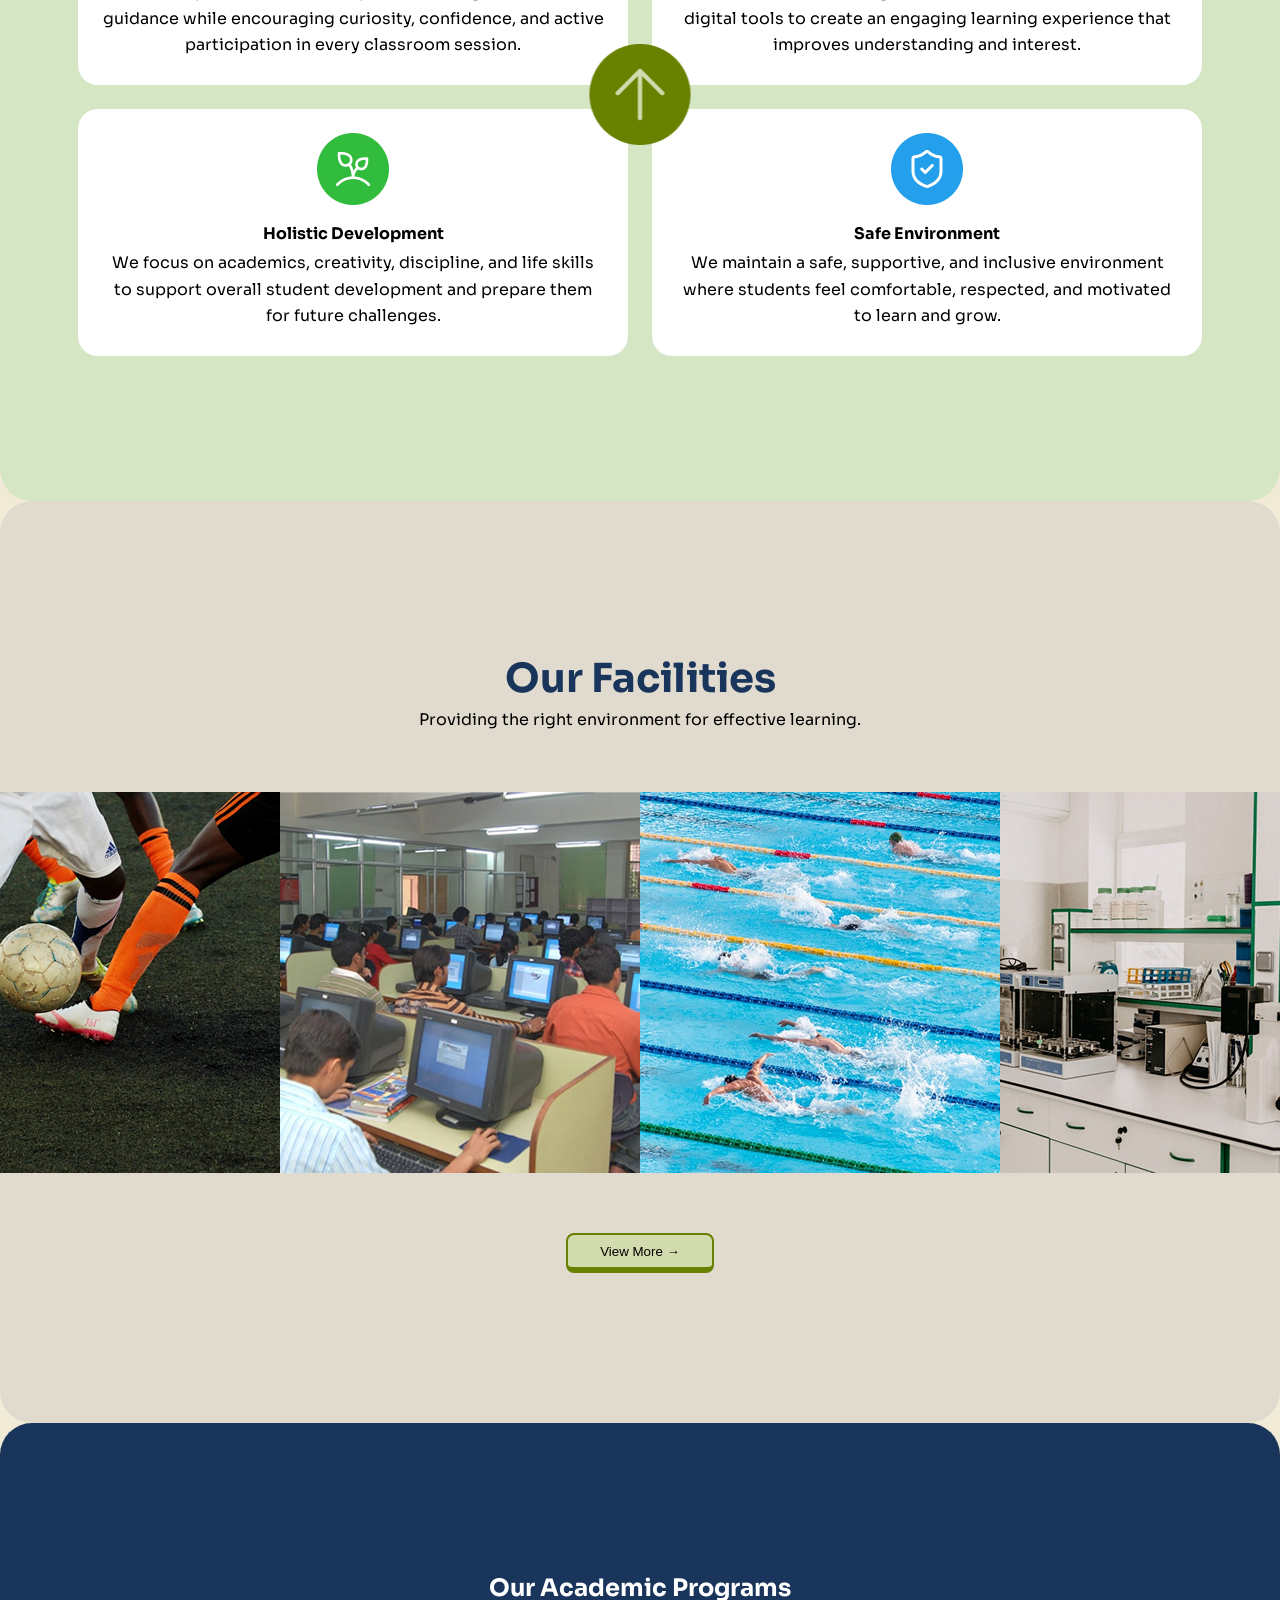
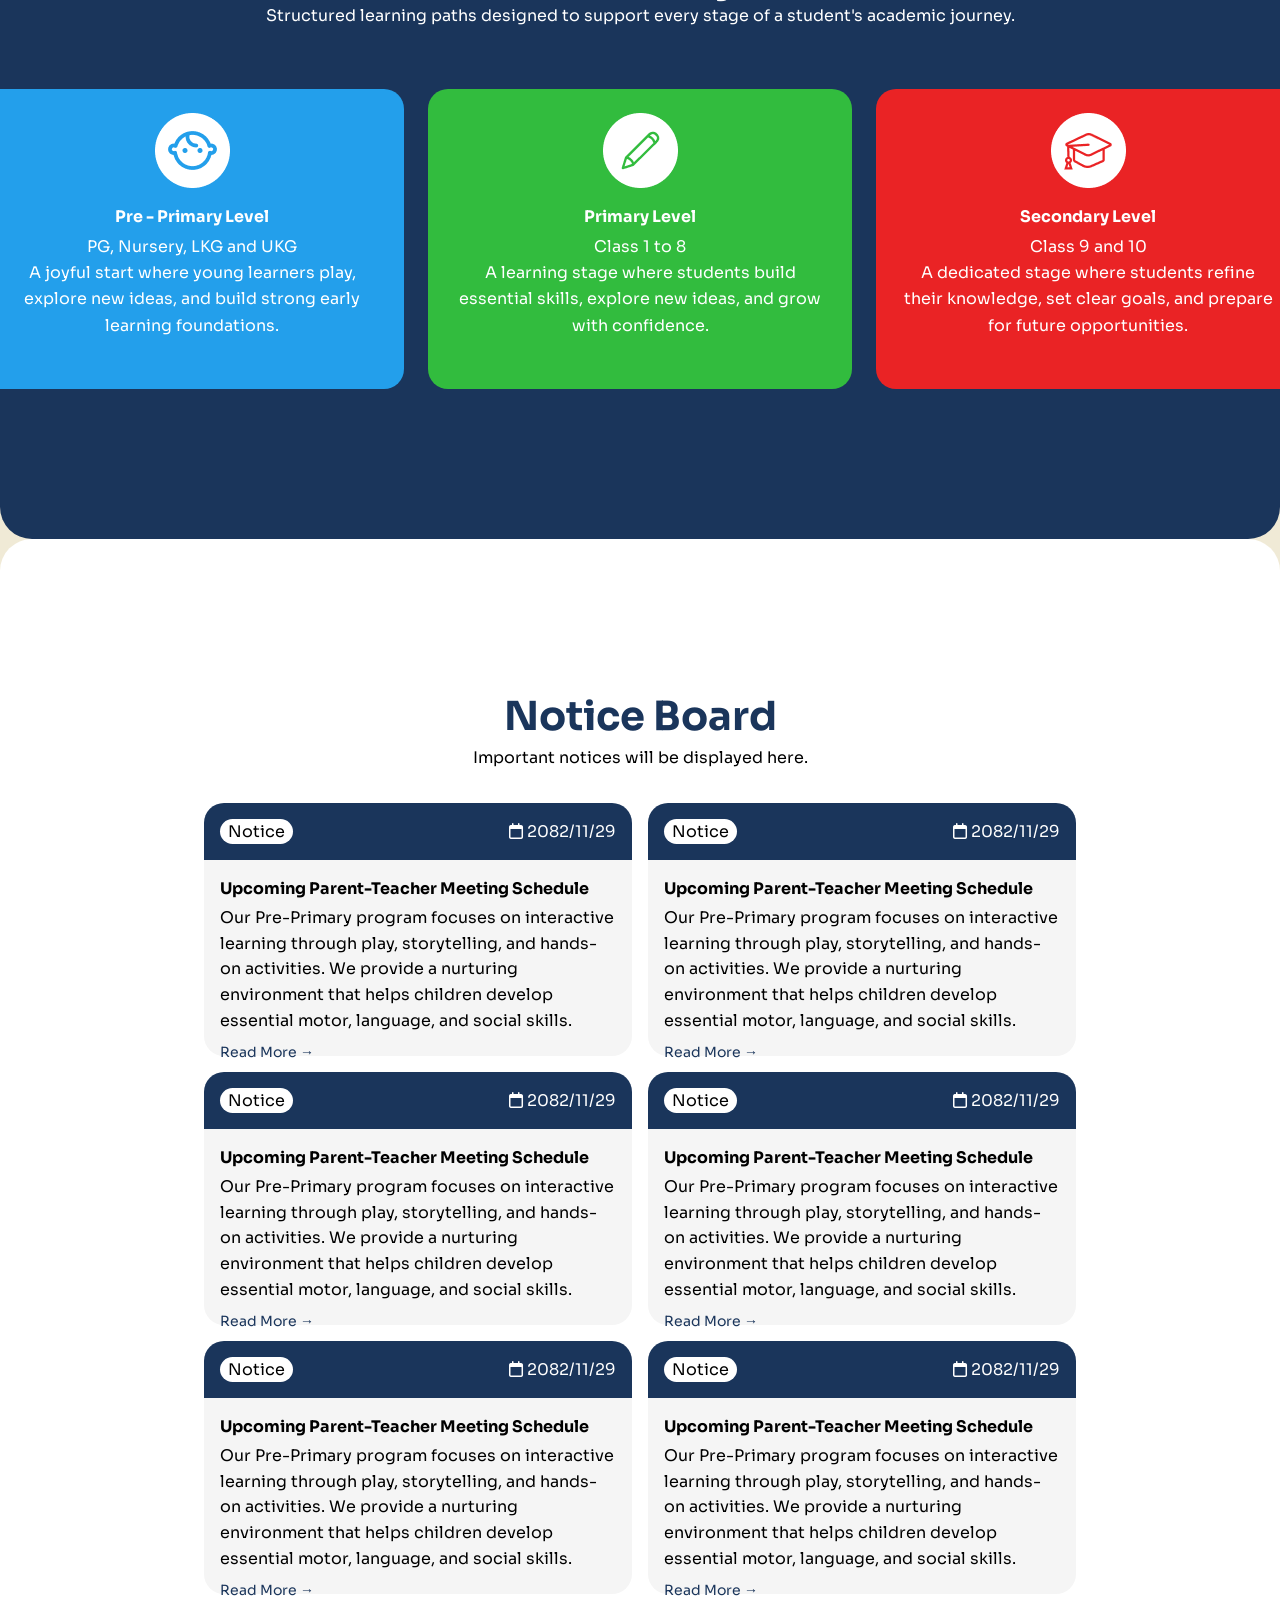
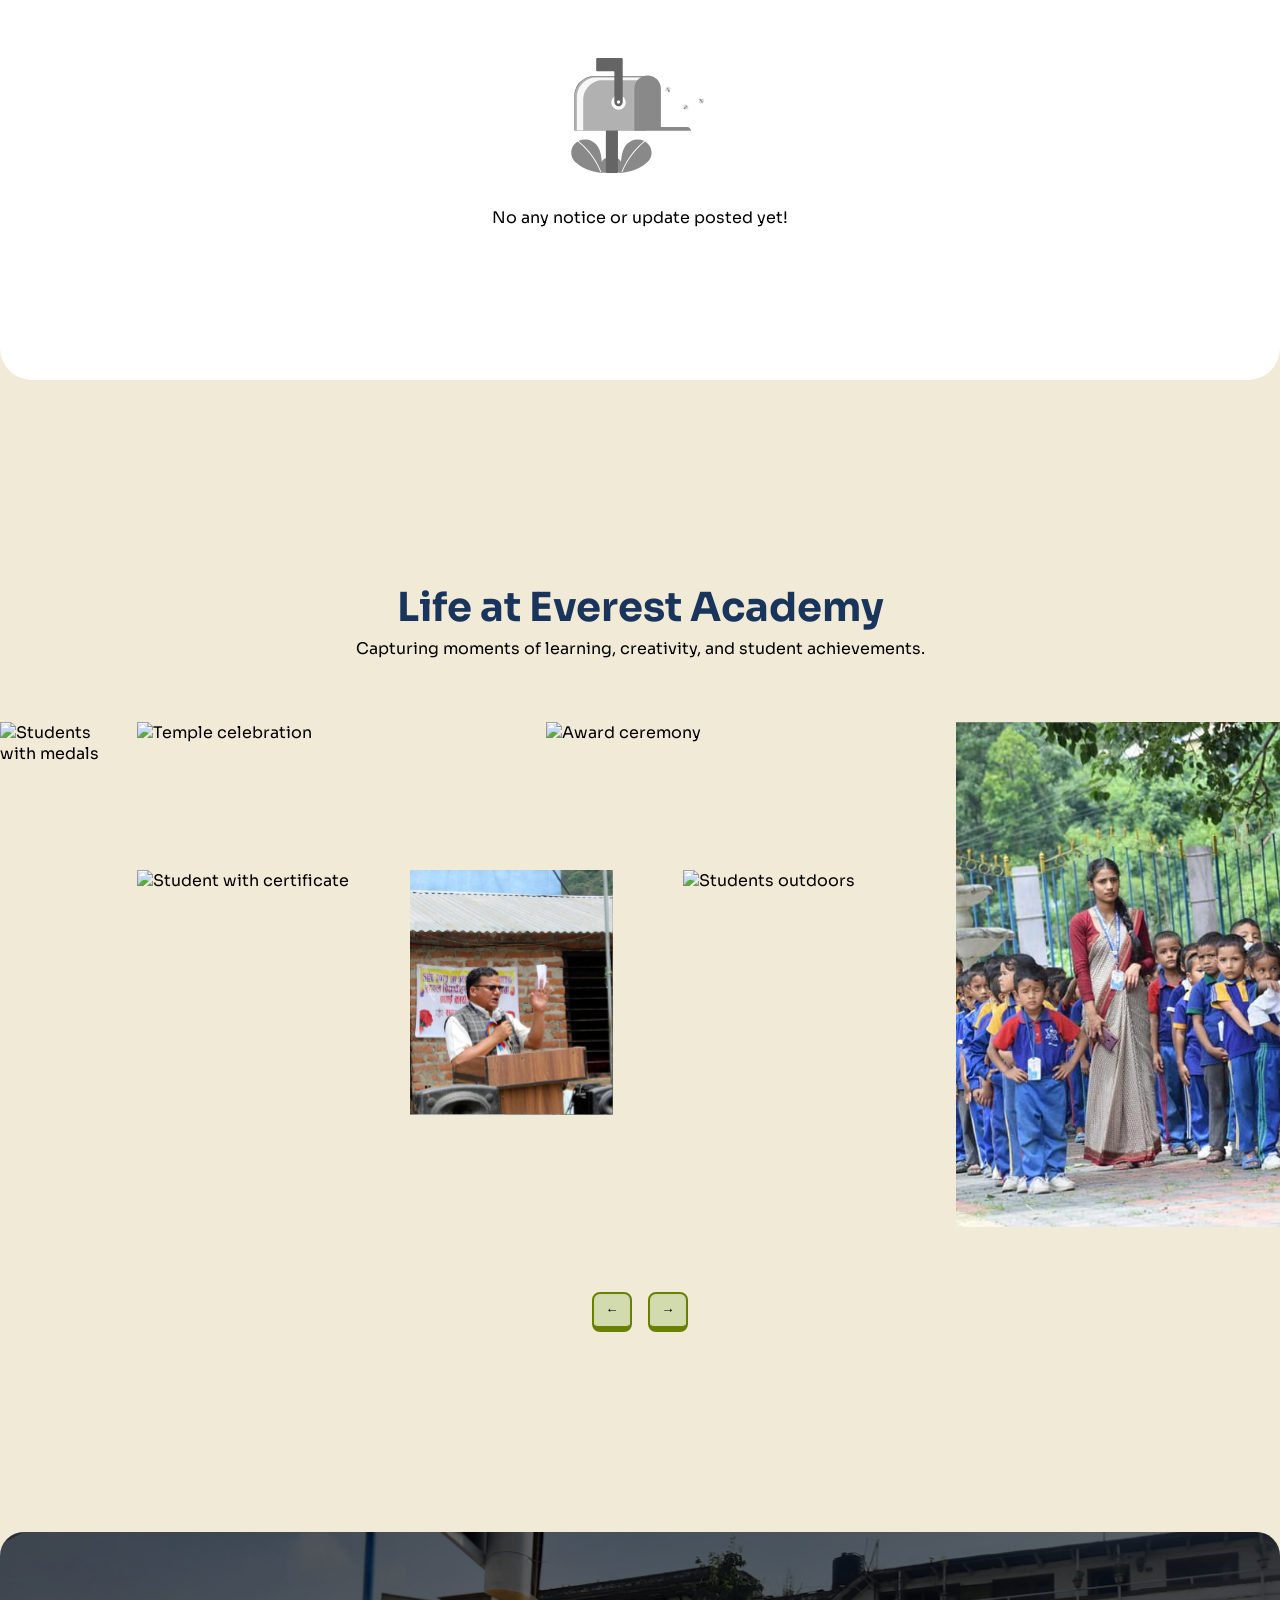
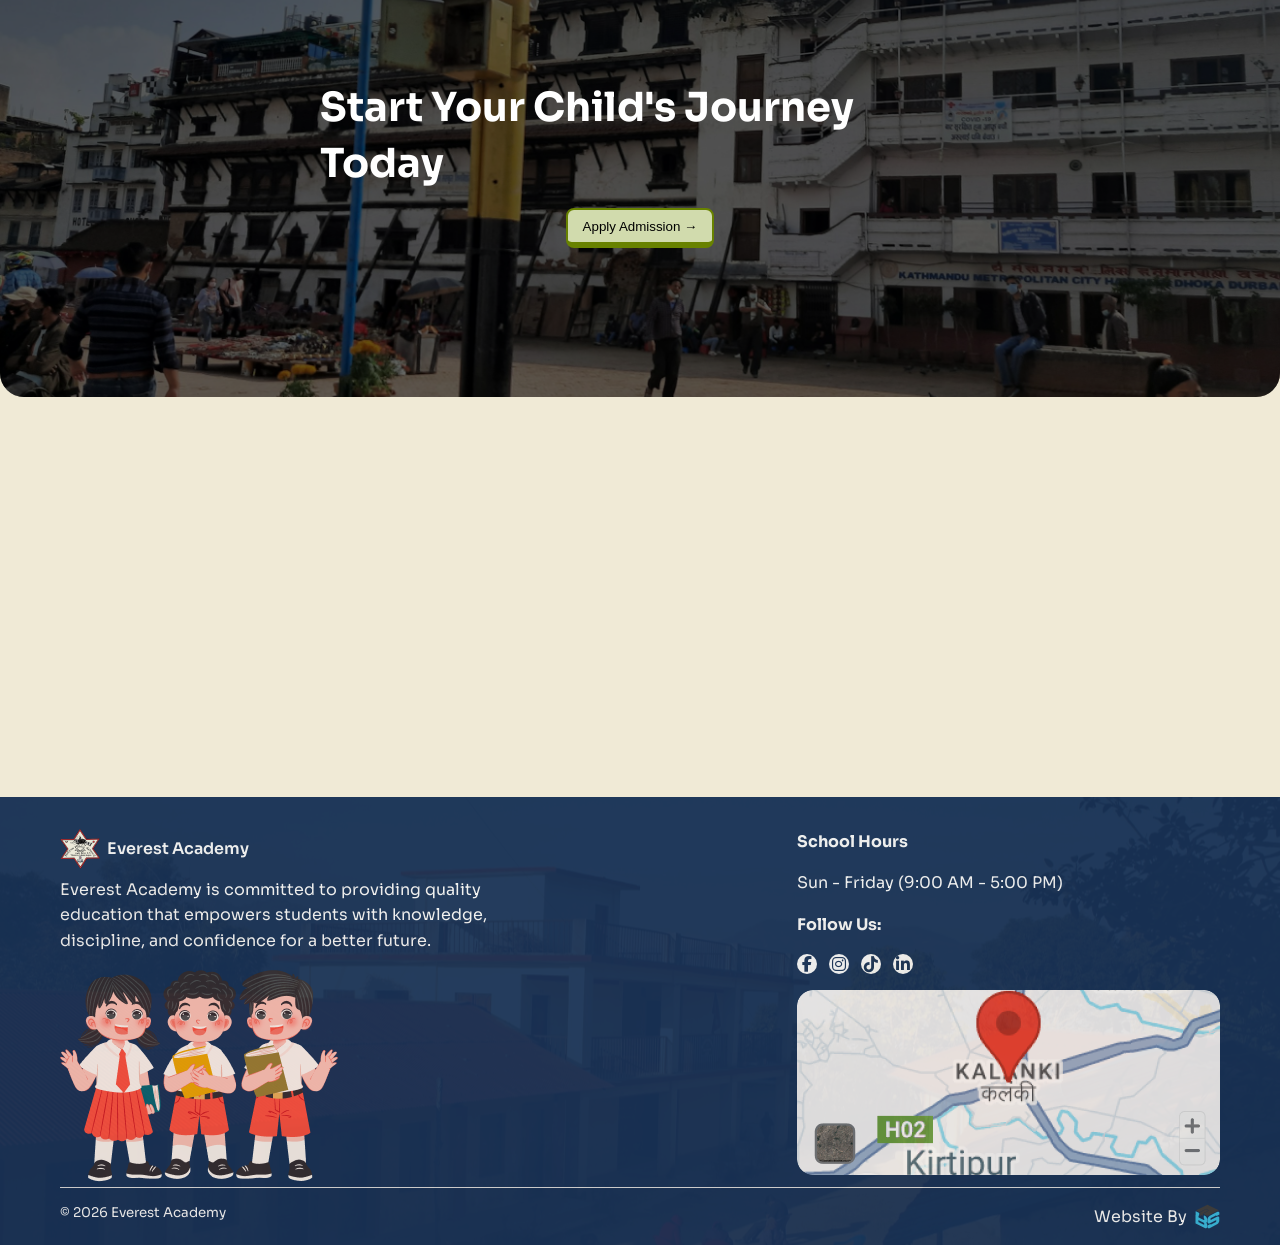
==== commit c570cc50: "Merge branch 'main' of https://github.com/Codynn/sample-school-website" ====
--- a/index.html
+++ b/index.html
@@ -42,6 +42,8 @@
                     <li><a href="#">About Us</a></li>
                     <li><a href="#">Facilities</a></li>
                     <li><a href="#">Notices</a></li>
+                    <li><a href="#">Career</a></li>
+                    <li><a href="Redirects/admission.html">Admission</a></li>
                     <li><a class="contactUsbnav" href="#">Contact Us</a></li>
                 </ul>
 
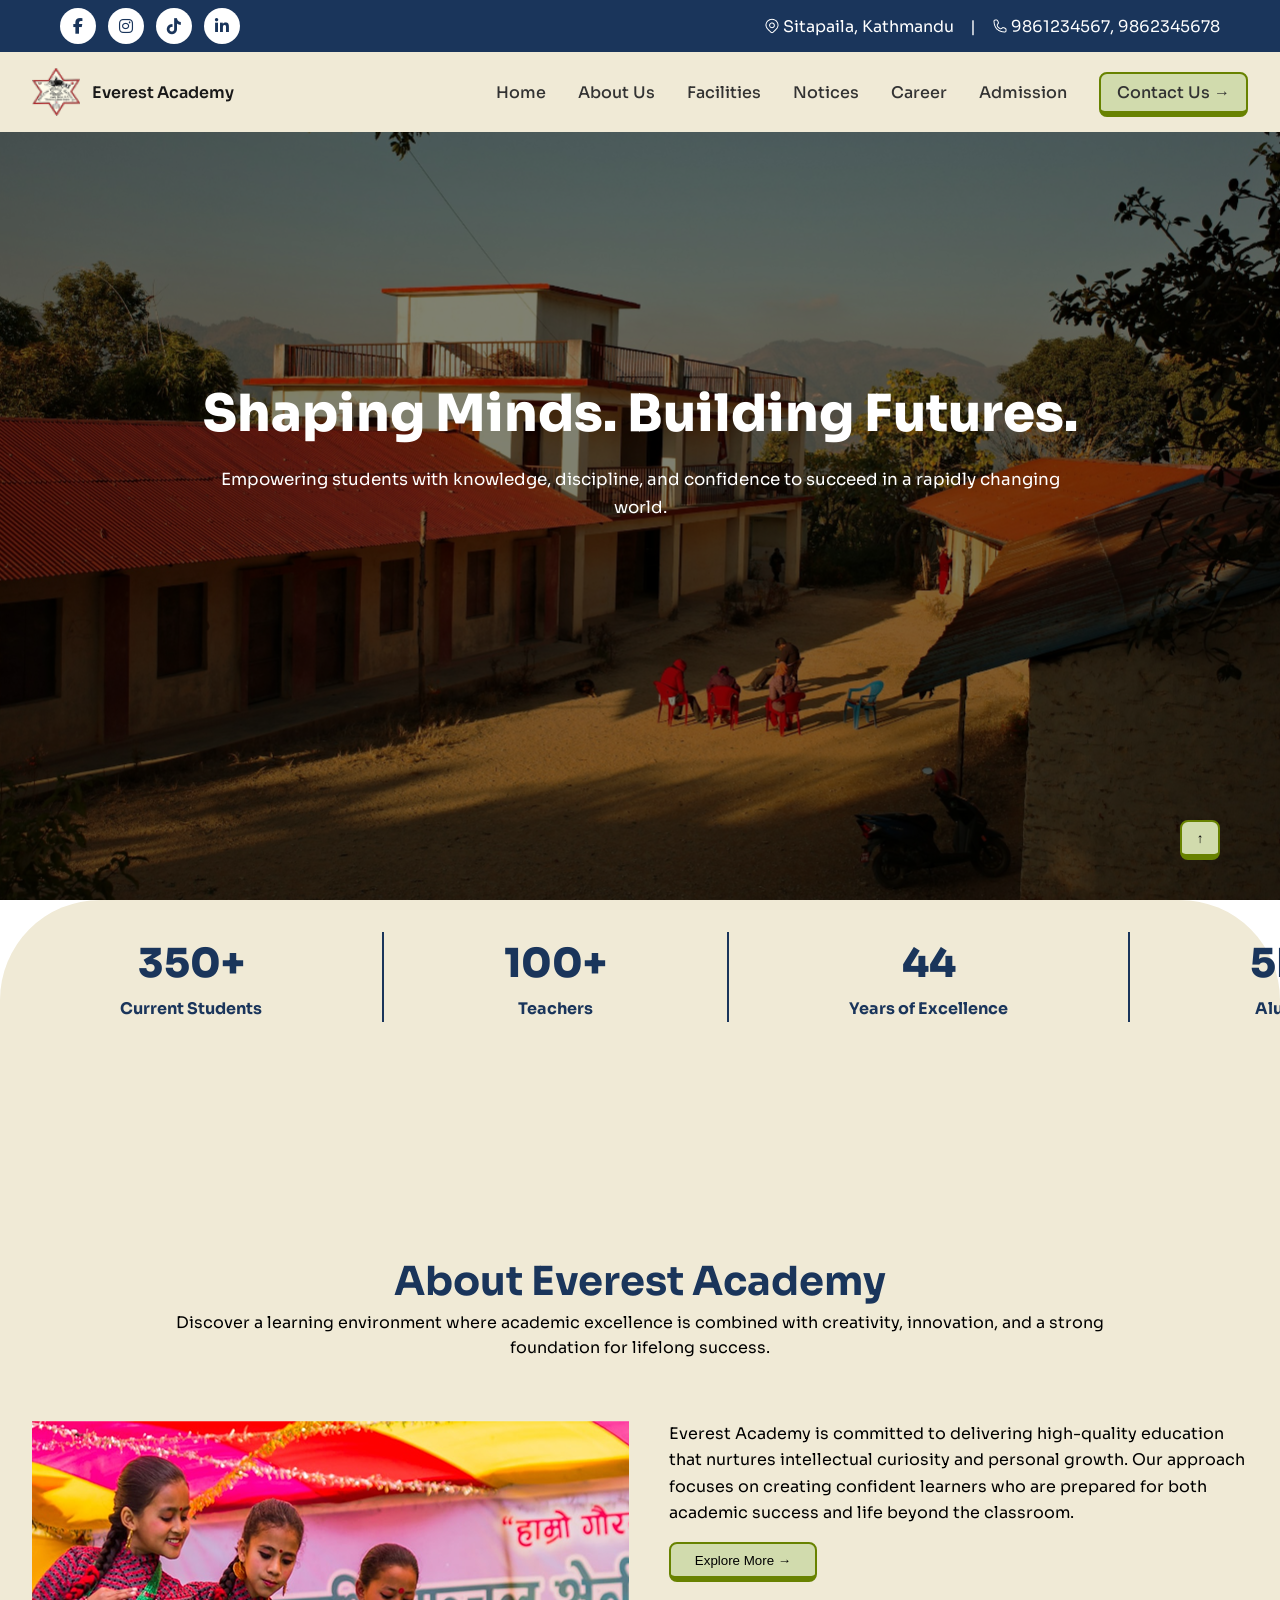
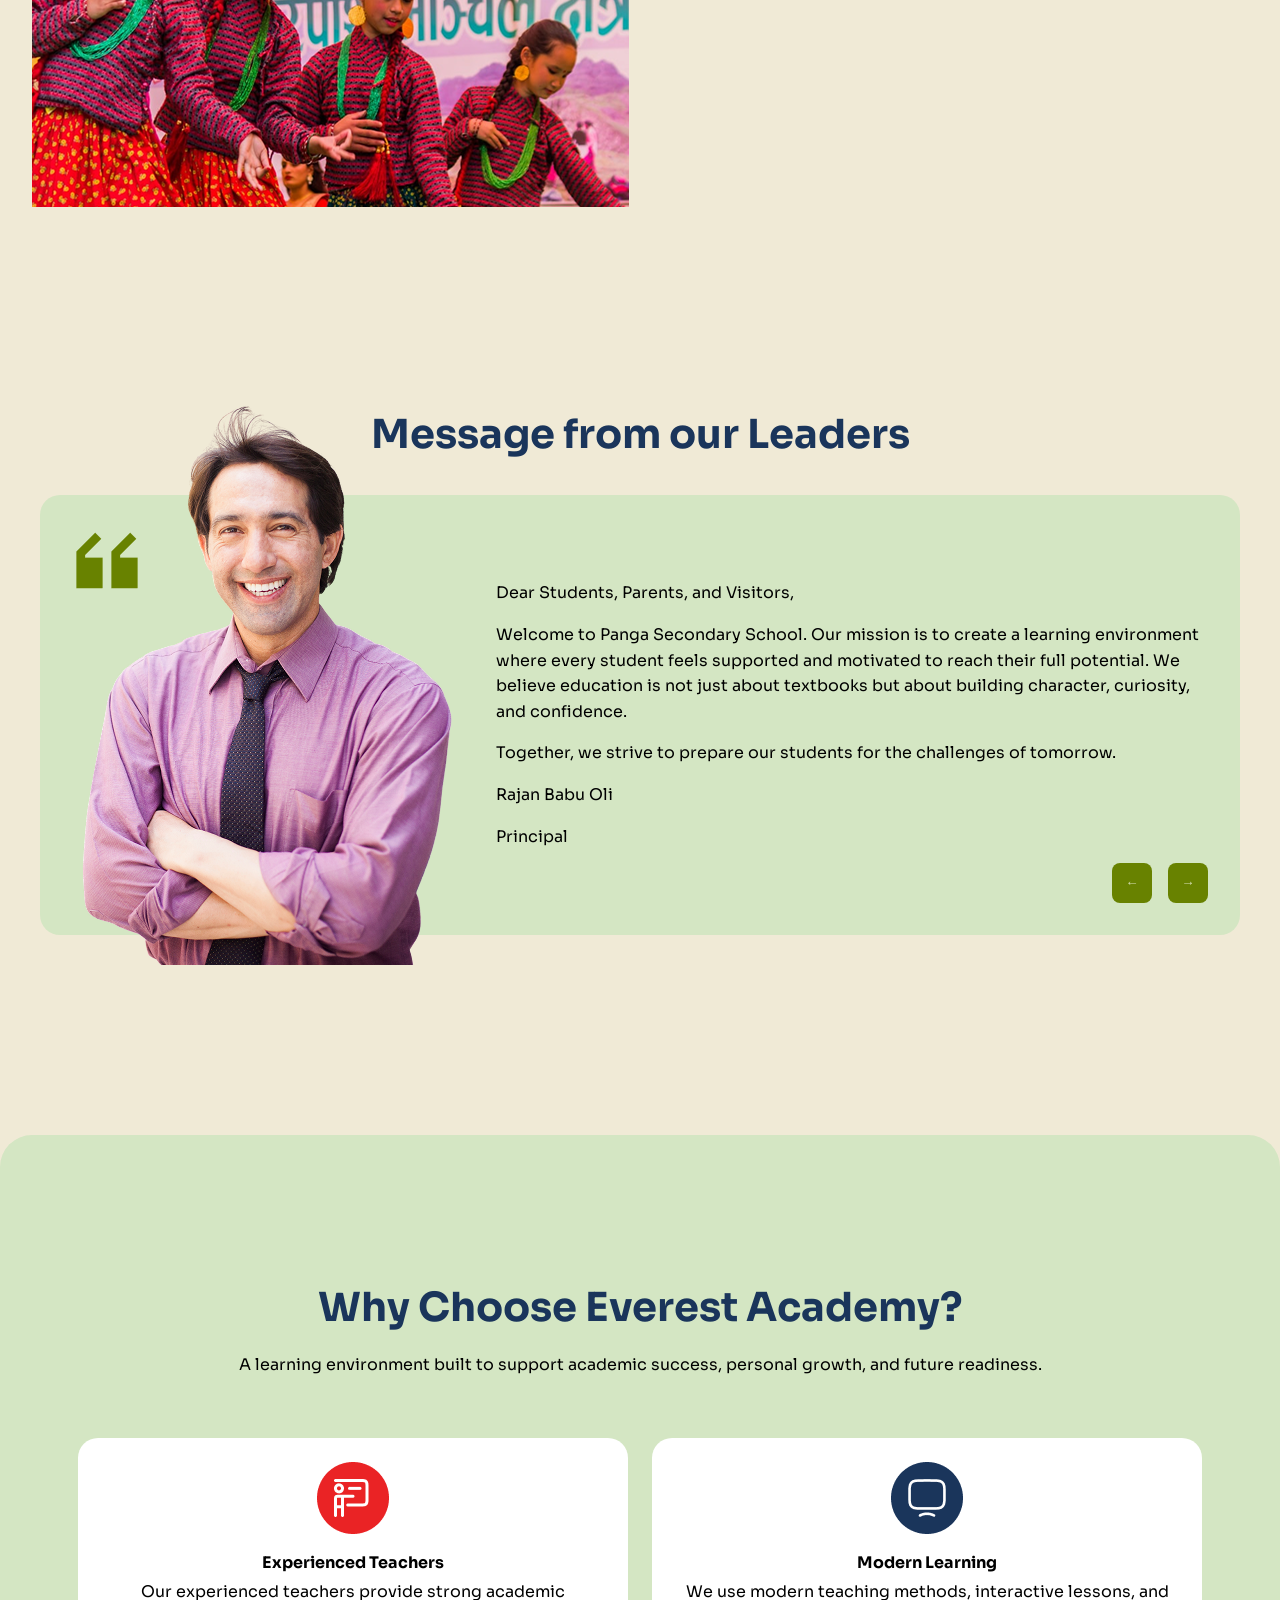
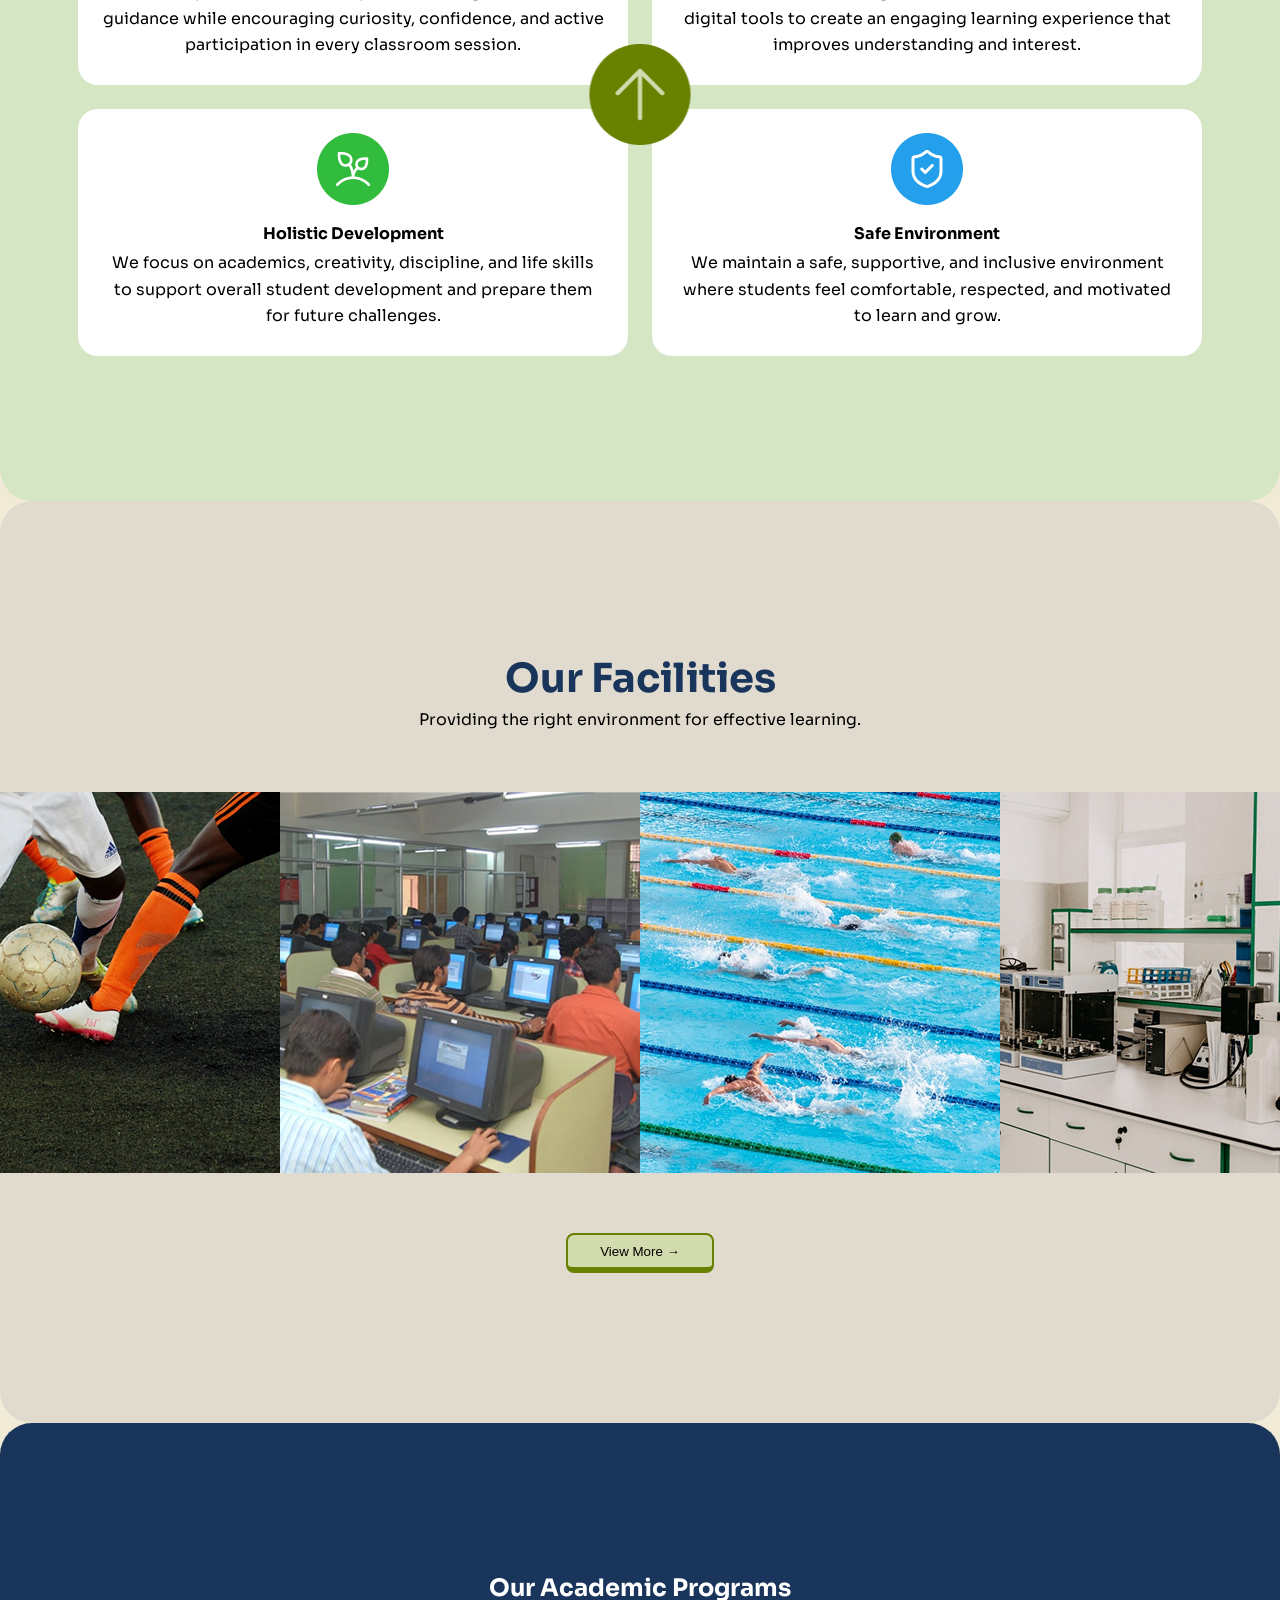
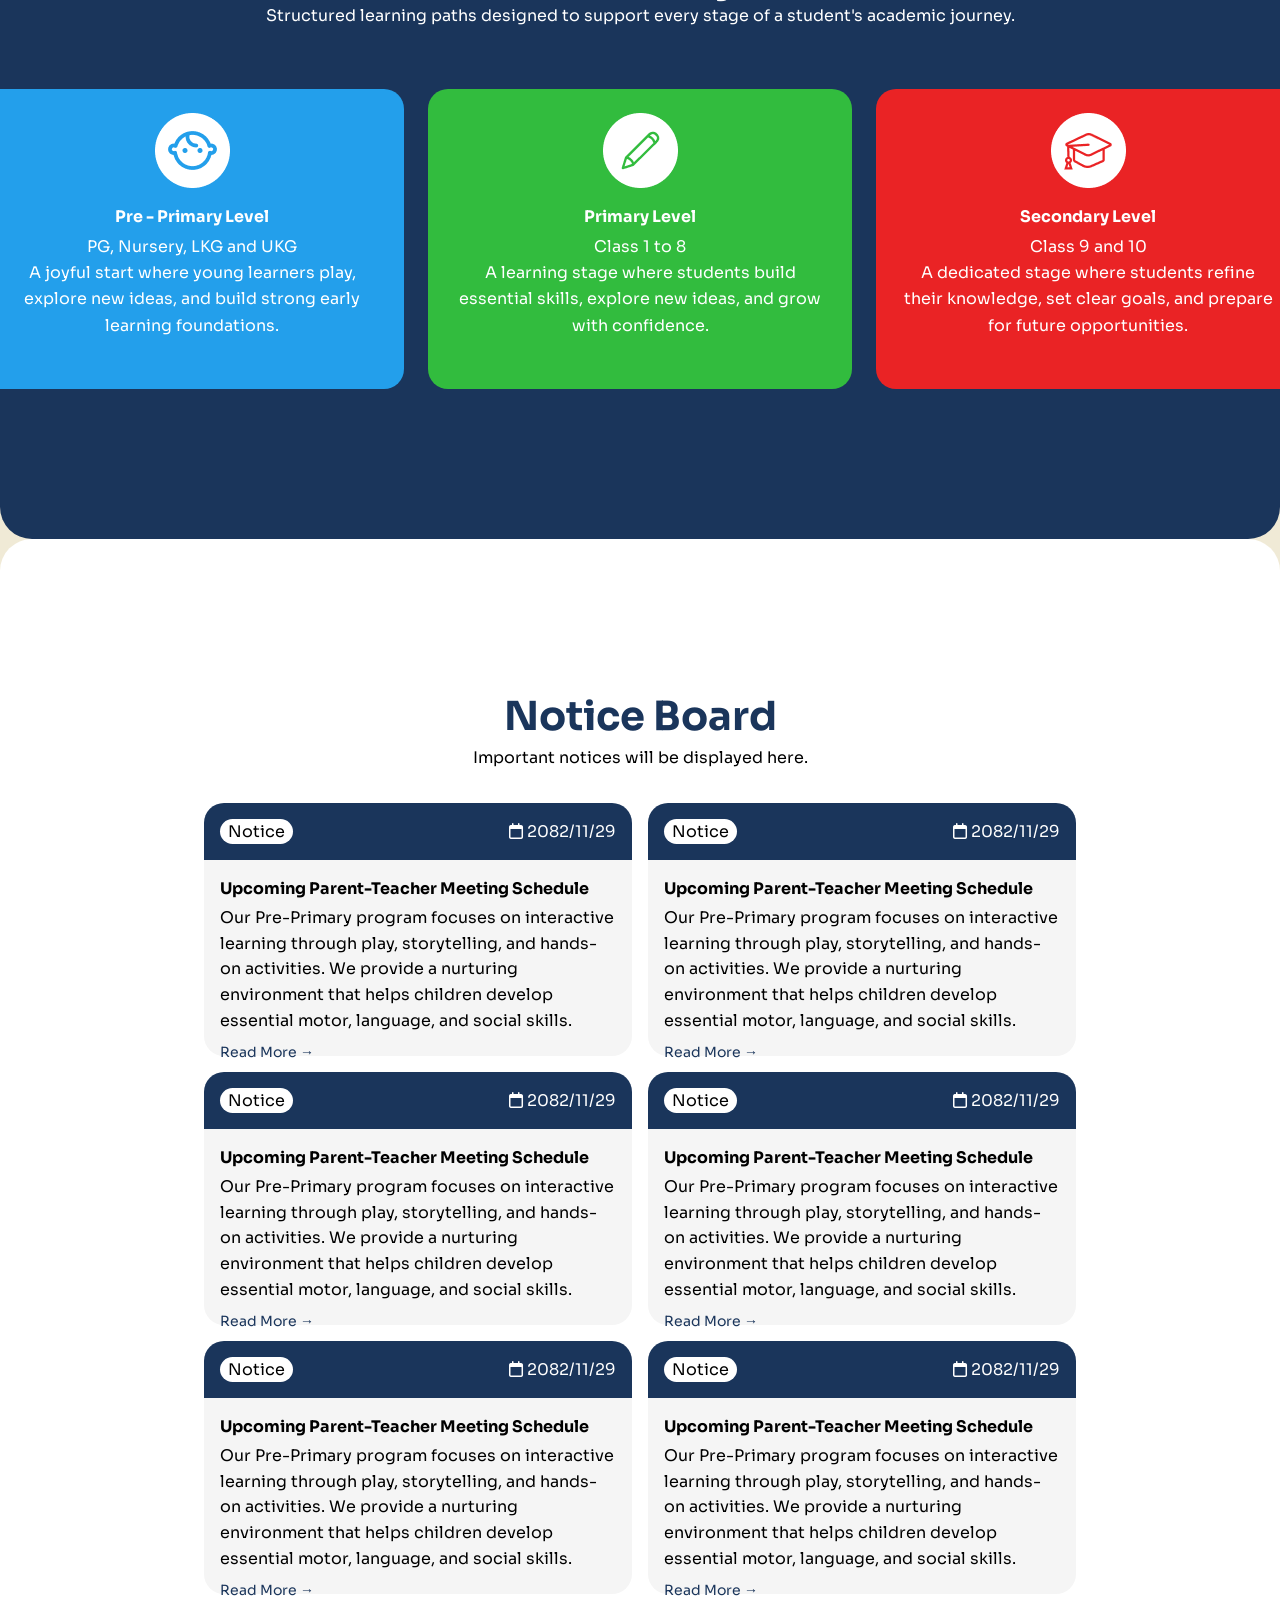
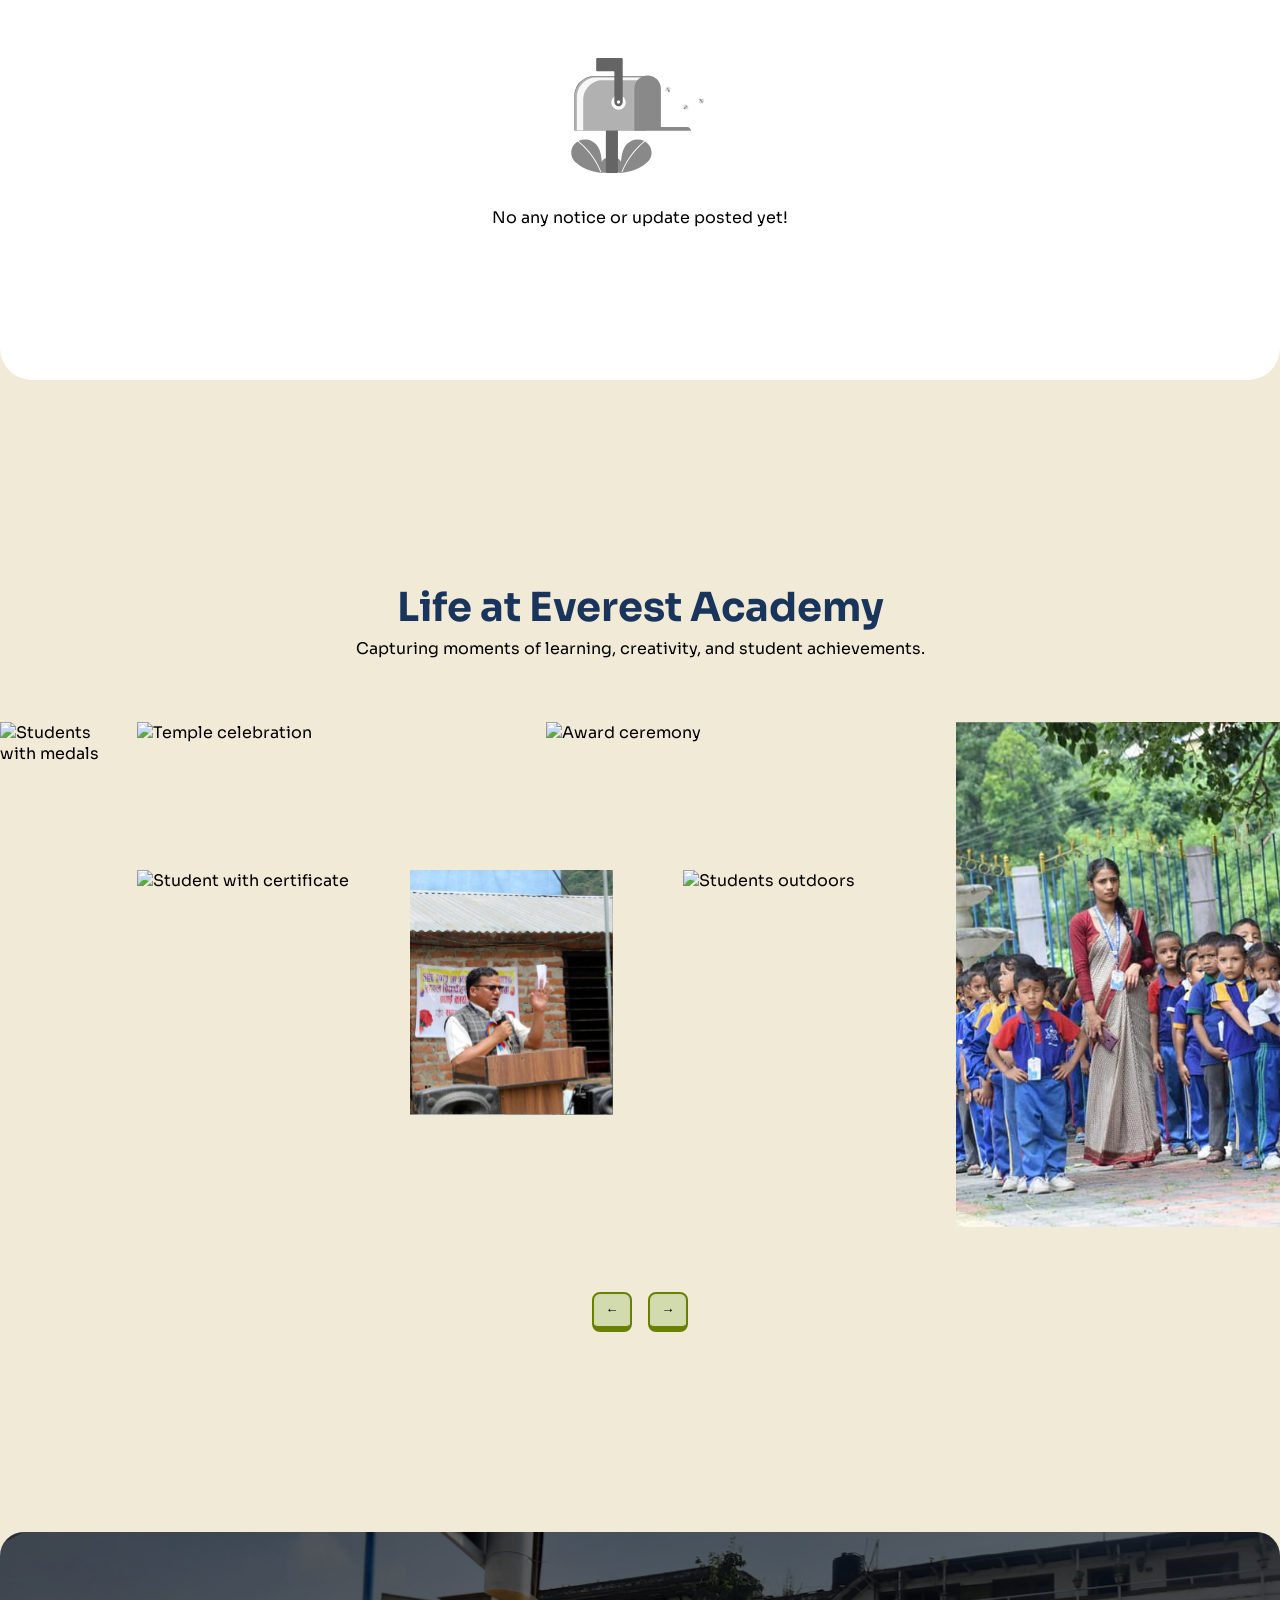
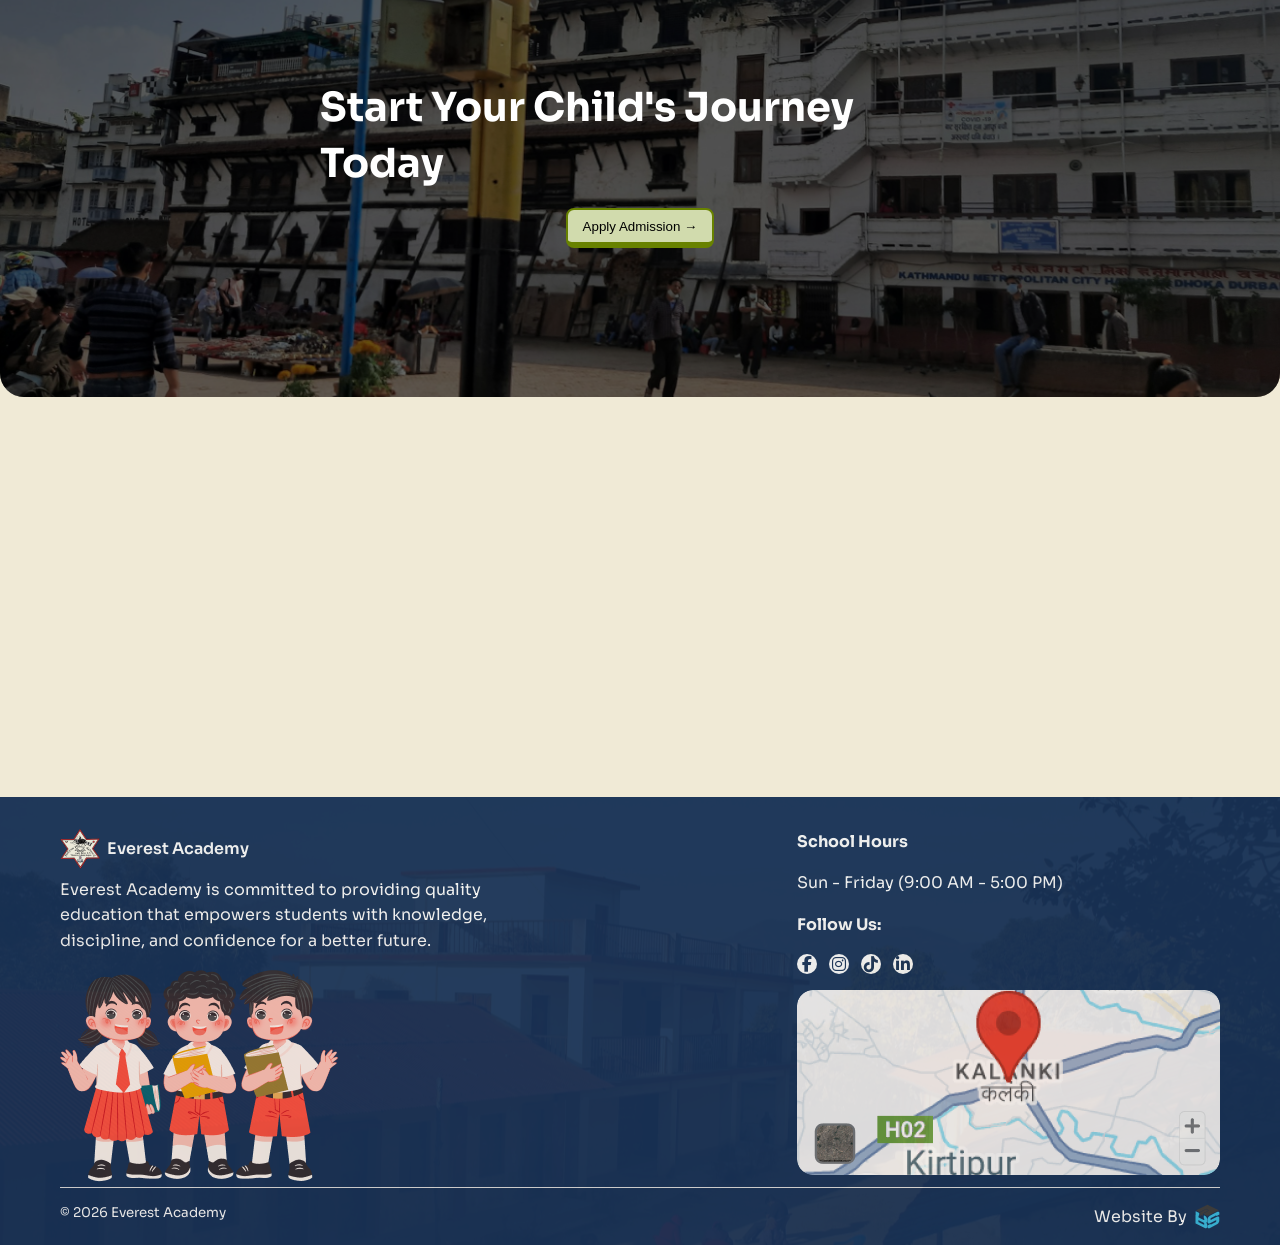
==== commit 3305bd62: "pages added" ====
--- a/index.html
+++ b/index.html
@@ -39,12 +39,14 @@
                 <!-- Navigation Menu -->
                 <ul class="nav-menu" id="navMenu">
                     <li><a href="#">Home</a></li>
-                    <li><a href="#">About Us</a></li>
-                    <li><a href="#">Facilities</a></li>
-                    <li><a href="#">Notices</a></li>
+                    <li><a href="about.html">About Us</a></li>
+                    <li><a href="facilities.html">Facilities</a></li>
+                    <li><a href="notices.html">Notices</a></li>
                     <li><a href="#">Career</a></li>
                     <li><a href="Redirects/admission.html">Admission</a></li>
-                    <li><a class="contactUsbnav" href="#">Contact Us</a></li>
+                    <li><a class="contactUsbnav" href="#">Contact Us
+                    <span class="arrow">&#8594;</span>
+                    </a></li>
                 </ul>
 
                 <!-- Hamburger -->
@@ -89,7 +91,10 @@
                     <p>Everest Academy is committed to delivering high-quality education that nurtures intellectual
                         curiosity and personal growth. Our approach focuses on creating confident learners who are
                         prepared for both academic success and life beyond the classroom.</p>
-                    <button>Explore More &#8594;</button>
+                    <button class="more-btn">
+                        <span class="btn-text">Explore More</span>
+                        <span class="arrow">&#8594;</span>
+                    </button>
                 </div>
             </div>
         </section>
@@ -162,7 +167,10 @@
                 <img src="Assets/facility3.png" alt="Facility Image 3">
                 <img src="Assets/facility4.png" alt="Facility Image 4">
             </div>
-            <button class="explore-btn">View More &#8594;</button>
+            <button class="more-btn">
+                <span class="btn-text">View More</span>
+                <span class="arrow">&#8594;</span>
+            </button>
         </section>
         <section class="programs-section">
             <header class="programs-header">
@@ -304,7 +312,10 @@
             <img src="Assets/start.jpg" alt="Apply Image" class="apply-img">
             <div class="apply-content">
                 <h2>Start Your Child's Journey Today</h2>
-                <button class="apply-btn">Apply Admission &#8594;</button>
+            <button class="more-btn">
+                <span class="btn-text">Apply Admission</span>
+                <span class="arrow">&#8594;</span>
+            </button>
             </div>
         </section>
     </div>
--- a/styles.css
+++ b/styles.css
@@ -32,6 +32,17 @@
 h3, p{
     font-size: 16px;
     line-height: 1.6;
+}
+
+.more-btn {
+  width: 148px;
+  height: 40px;
+  border-radius: 8px;
+  background-color: var(--button-color);
+  border-width: 2px 2px 6px 2px;
+  border-style: solid;
+  border-color: var(--button-border-color);
+  cursor: pointer;
 }
 
 nav {
@@ -266,26 +277,12 @@
 
 .about-item img{
     max-width: 597px;
-    height: auto;
-    border-radius: 20px;
 }
 
 .about-item p{
     line-height: 1.65;
     max-width: 683px;
     margin-bottom: 16px;
-}
-
-.about-item button{
-    width: 148px;
-    height: 40px;
-    border-radius: 8px;
-    background-color: var(--button-color);
-    border-width: 2px 2px 6px 2px;
-    border-style: solid;
-    border-color: var(--button-border-color);
-    color: var(--button-text);
-    cursor: pointer;
 }
 
 .message-section {
@@ -649,17 +646,6 @@
 
 .apply-content h2{
     color: white;
-}
-
-.apply-btn{
-    width: 148px;
-    height: 40px;
-    border-radius: 8px;
-    border-width: 2px 2px 6px 2px;
-    border-style: solid;
-    border-color: #688200;
-    background-color: #D1DBAD;
-    cursor: pointer;
 }
 
 .footer{
@@ -877,4 +863,58 @@
     .menu-toggle {
         display: none;
     }
-}+}
+
+/* About page */
+.about-page .section-container {
+    padding-top: 132px;
+}
+
+.page-banner{
+    display: flex;
+    flex-direction: column;
+    gap: 10px;
+    align-items: center;
+    justify-content: center;
+    background-color: var(--primary-color);
+    color: white;
+    height: 200px;
+    margin-bottom: 100px;
+}
+
+.values-section {
+    background-color: var(--primary-color);
+    display: flex;
+    flex-direction: row;
+    justify-content: space-between;
+    padding: 200px 60px;
+}
+
+.value-card {
+    background-color: white;
+    border-radius: 8px;
+    padding: 32px;
+    max-width: 424px;
+    min-height: 400px;
+    display: flex;
+    flex-direction: column;
+    gap: 24px;
+}
+
+.value-icon {
+    width: 60px;
+    height: 60px;
+    border-radius: 50%;
+    display: flex;
+    align-items: center;
+    justify-content: center;
+    font-size: 24px;
+    color: white;
+}
+
+.value-icon.blue { background-color: #3BAEE8; }
+.value-icon.red  { background-color: #E84040; }
+.value-icon.green{ background-color: #3CB043; }
+
+/*Facilities page */
+
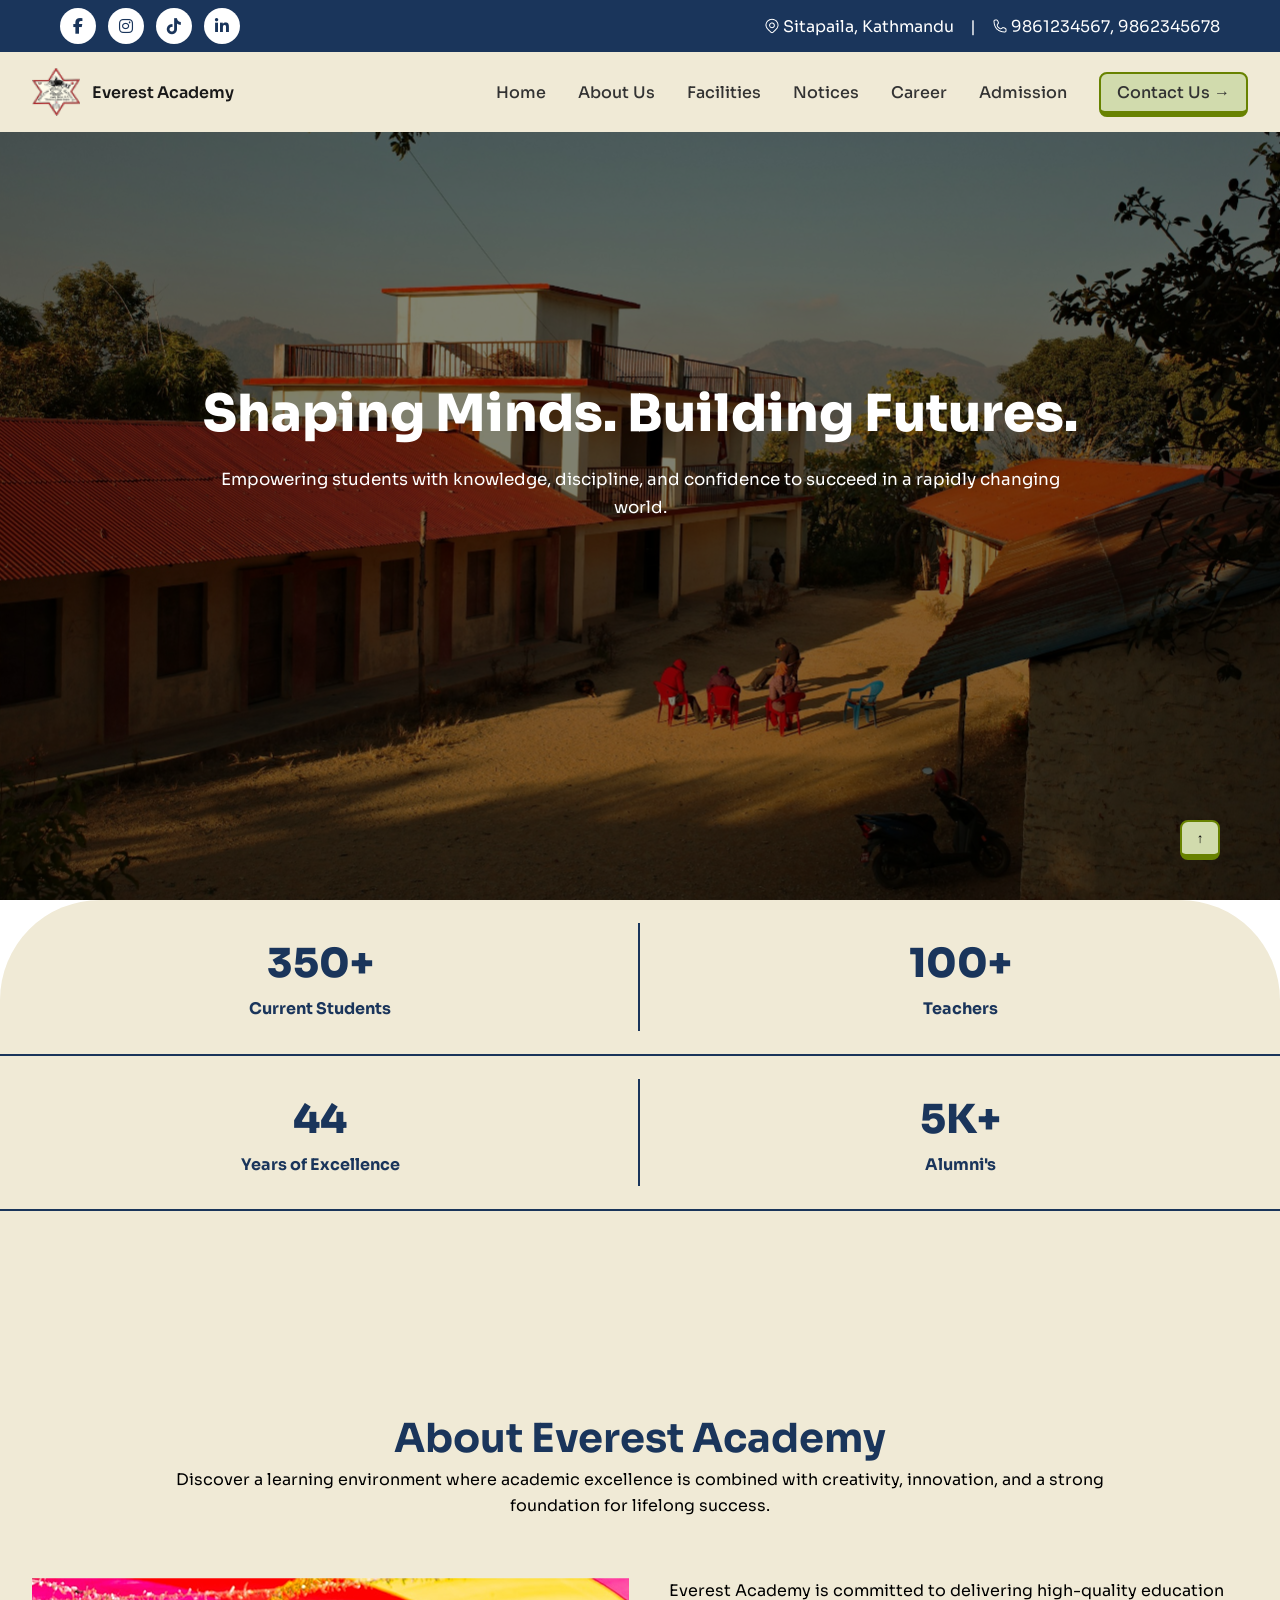
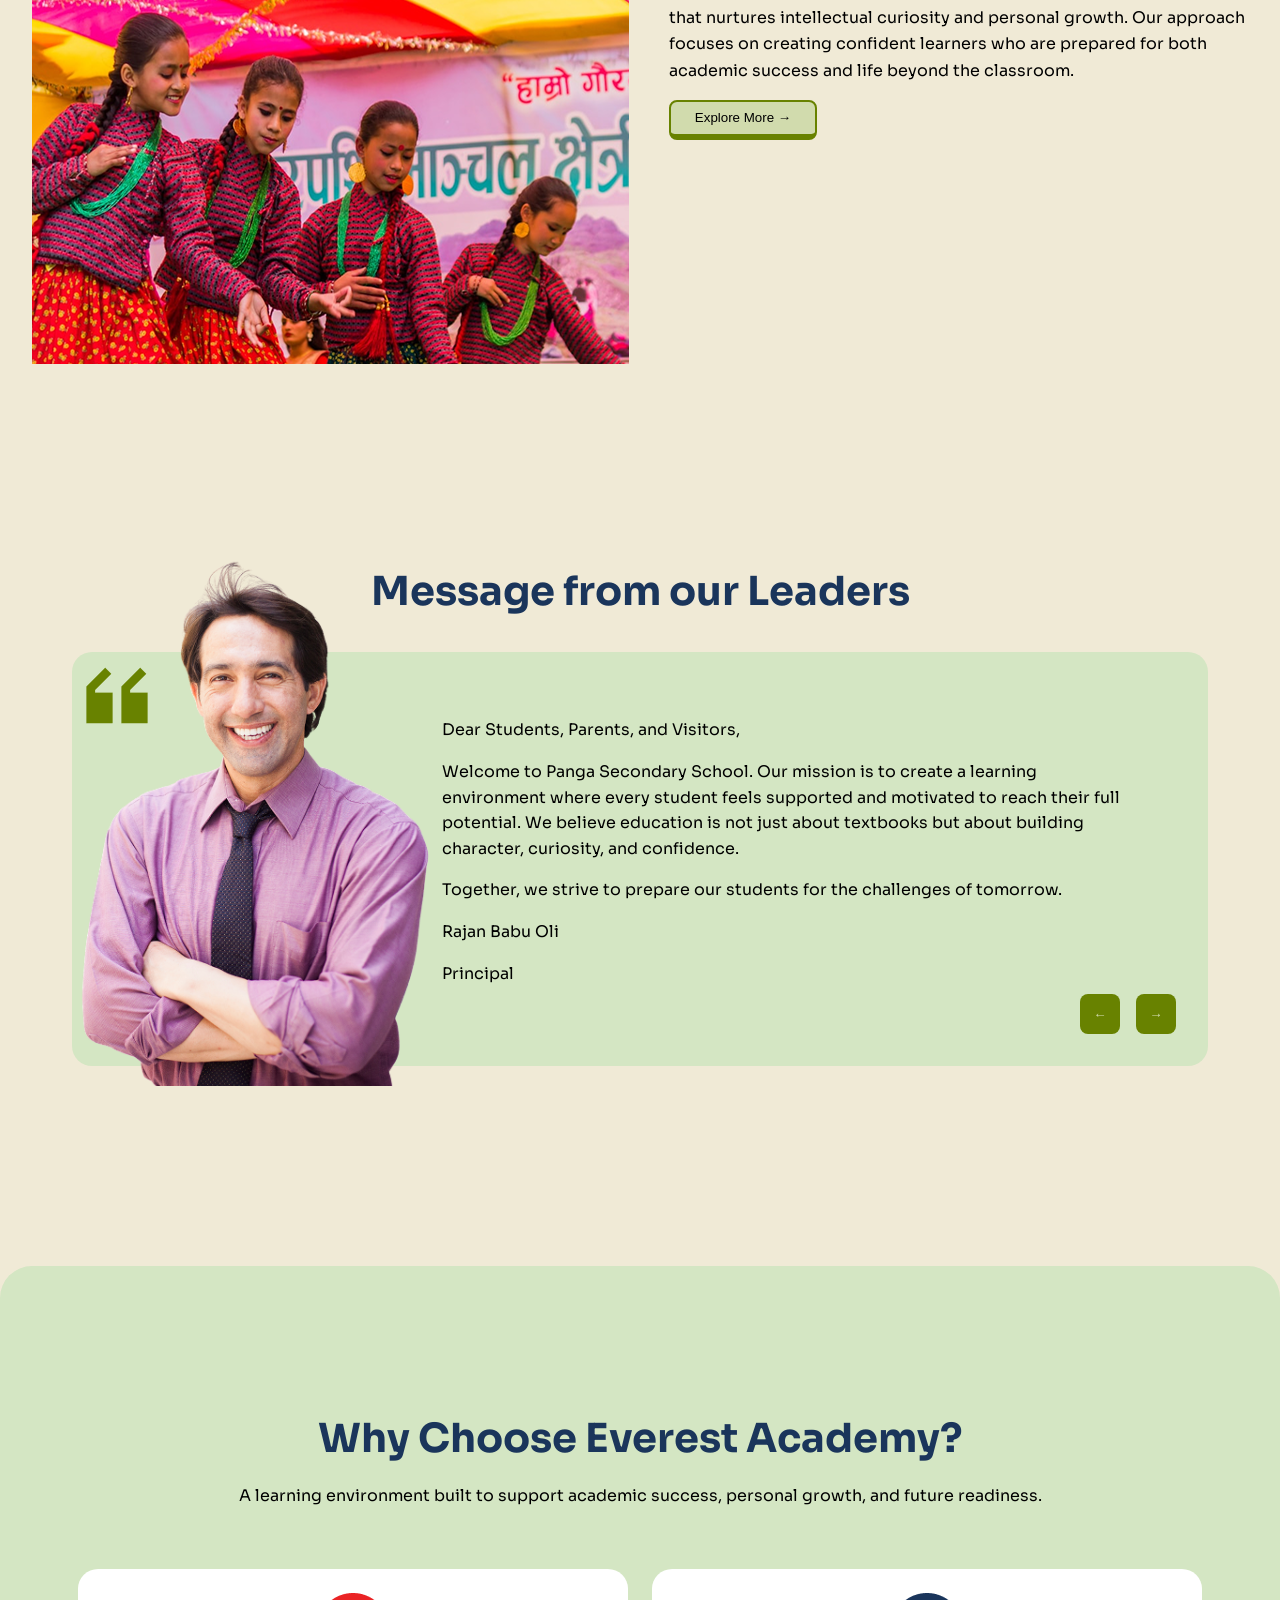
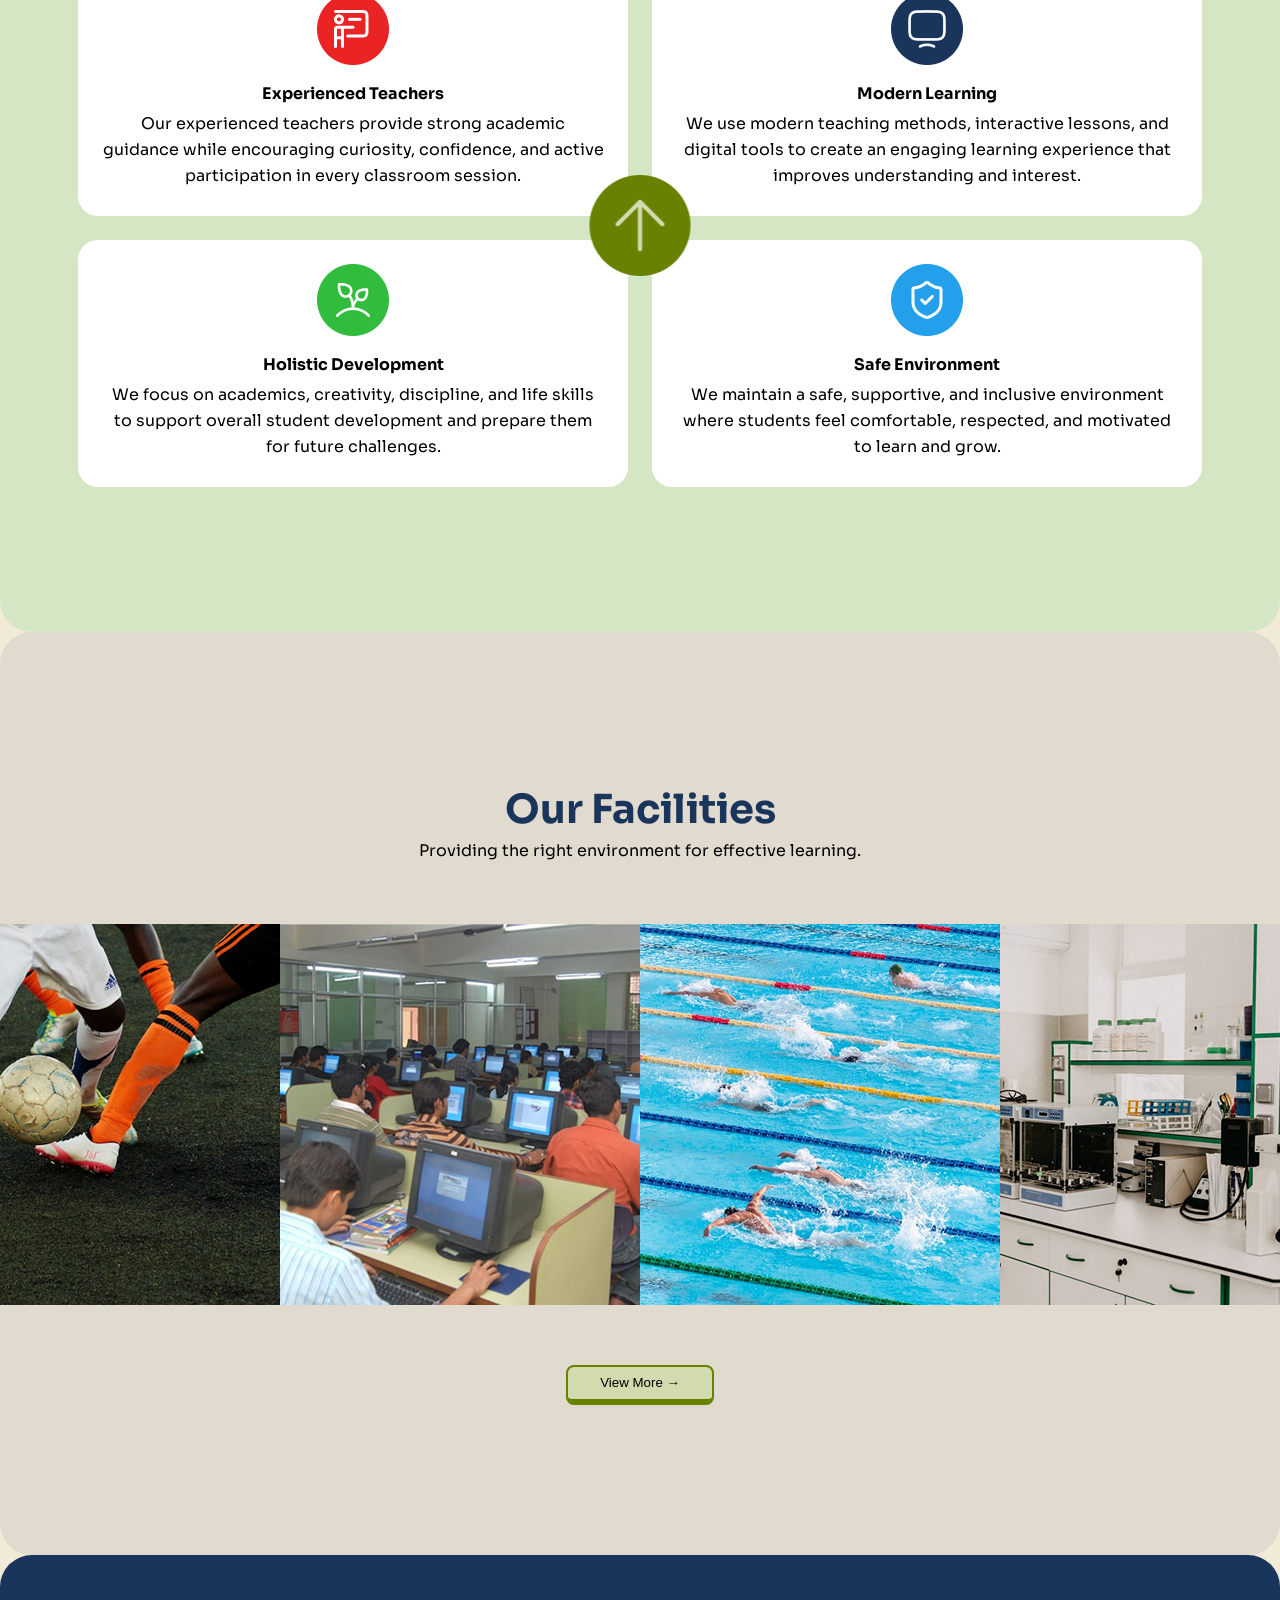
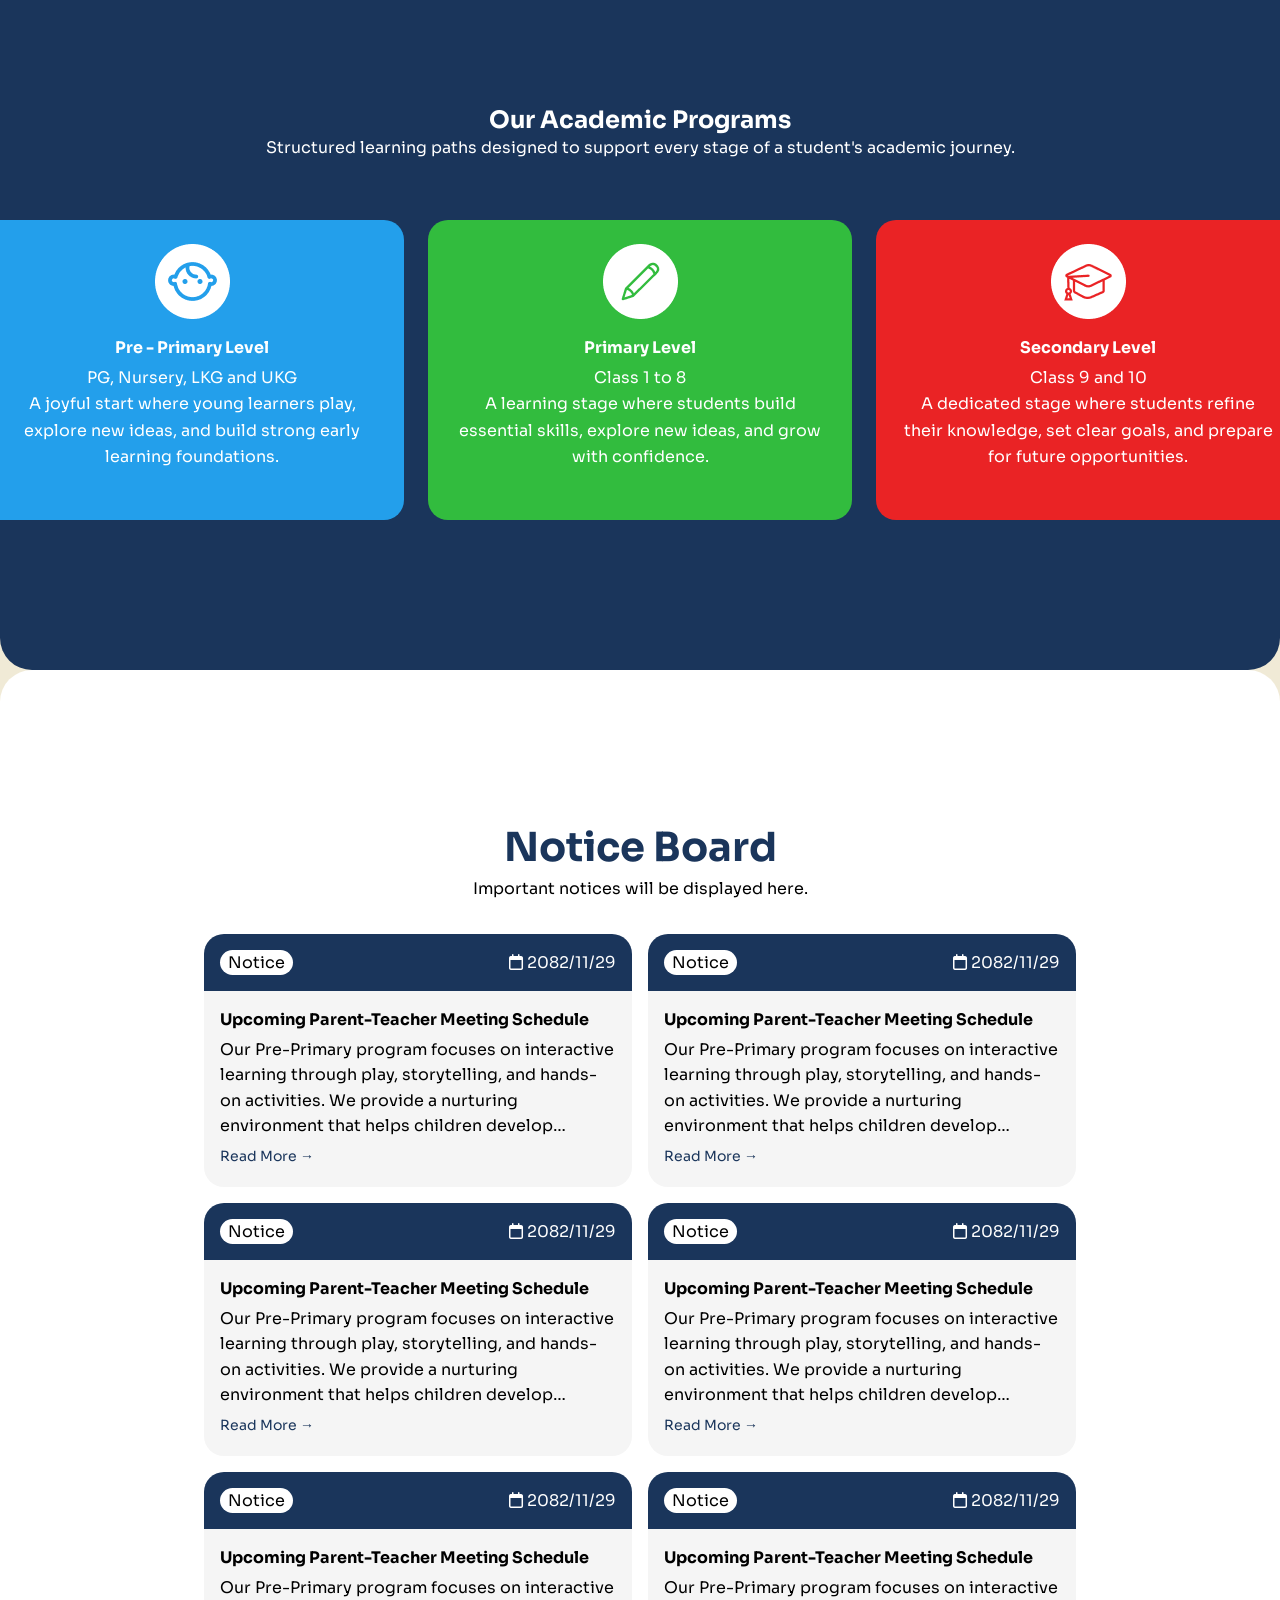
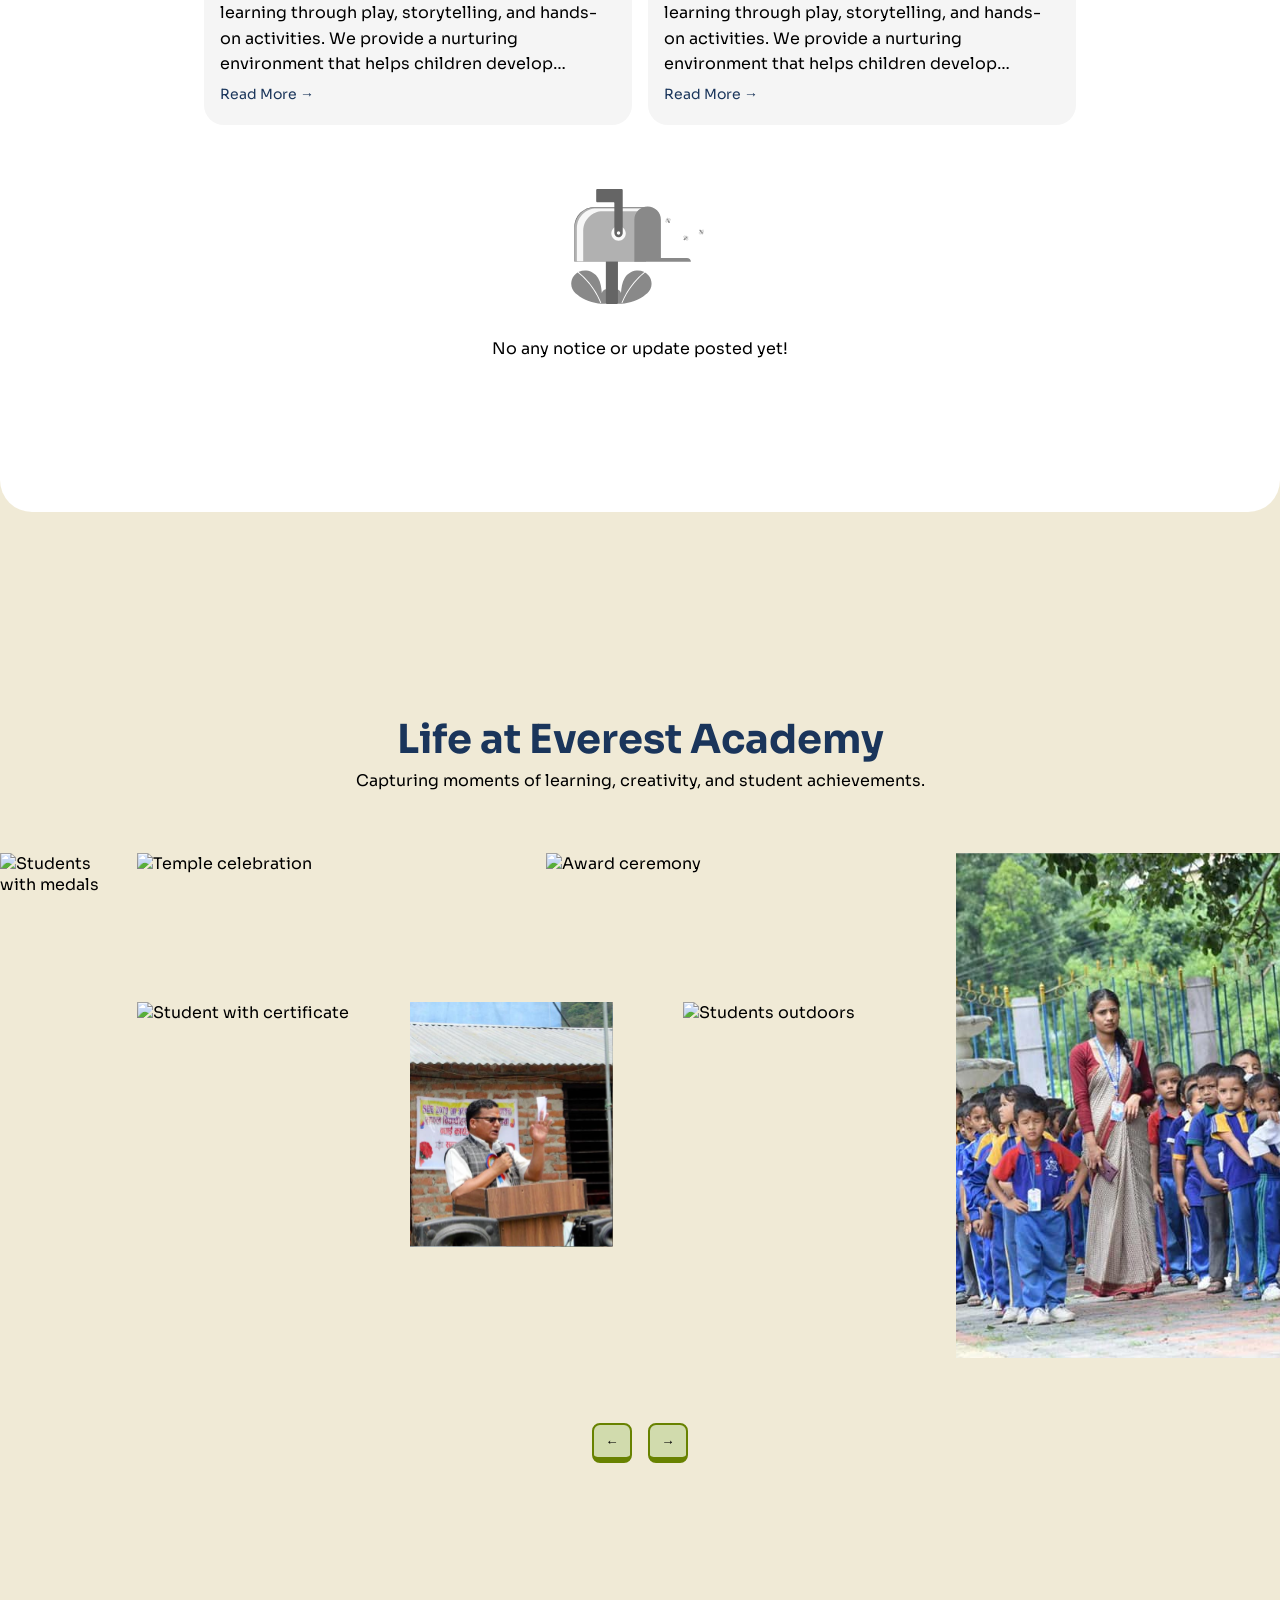
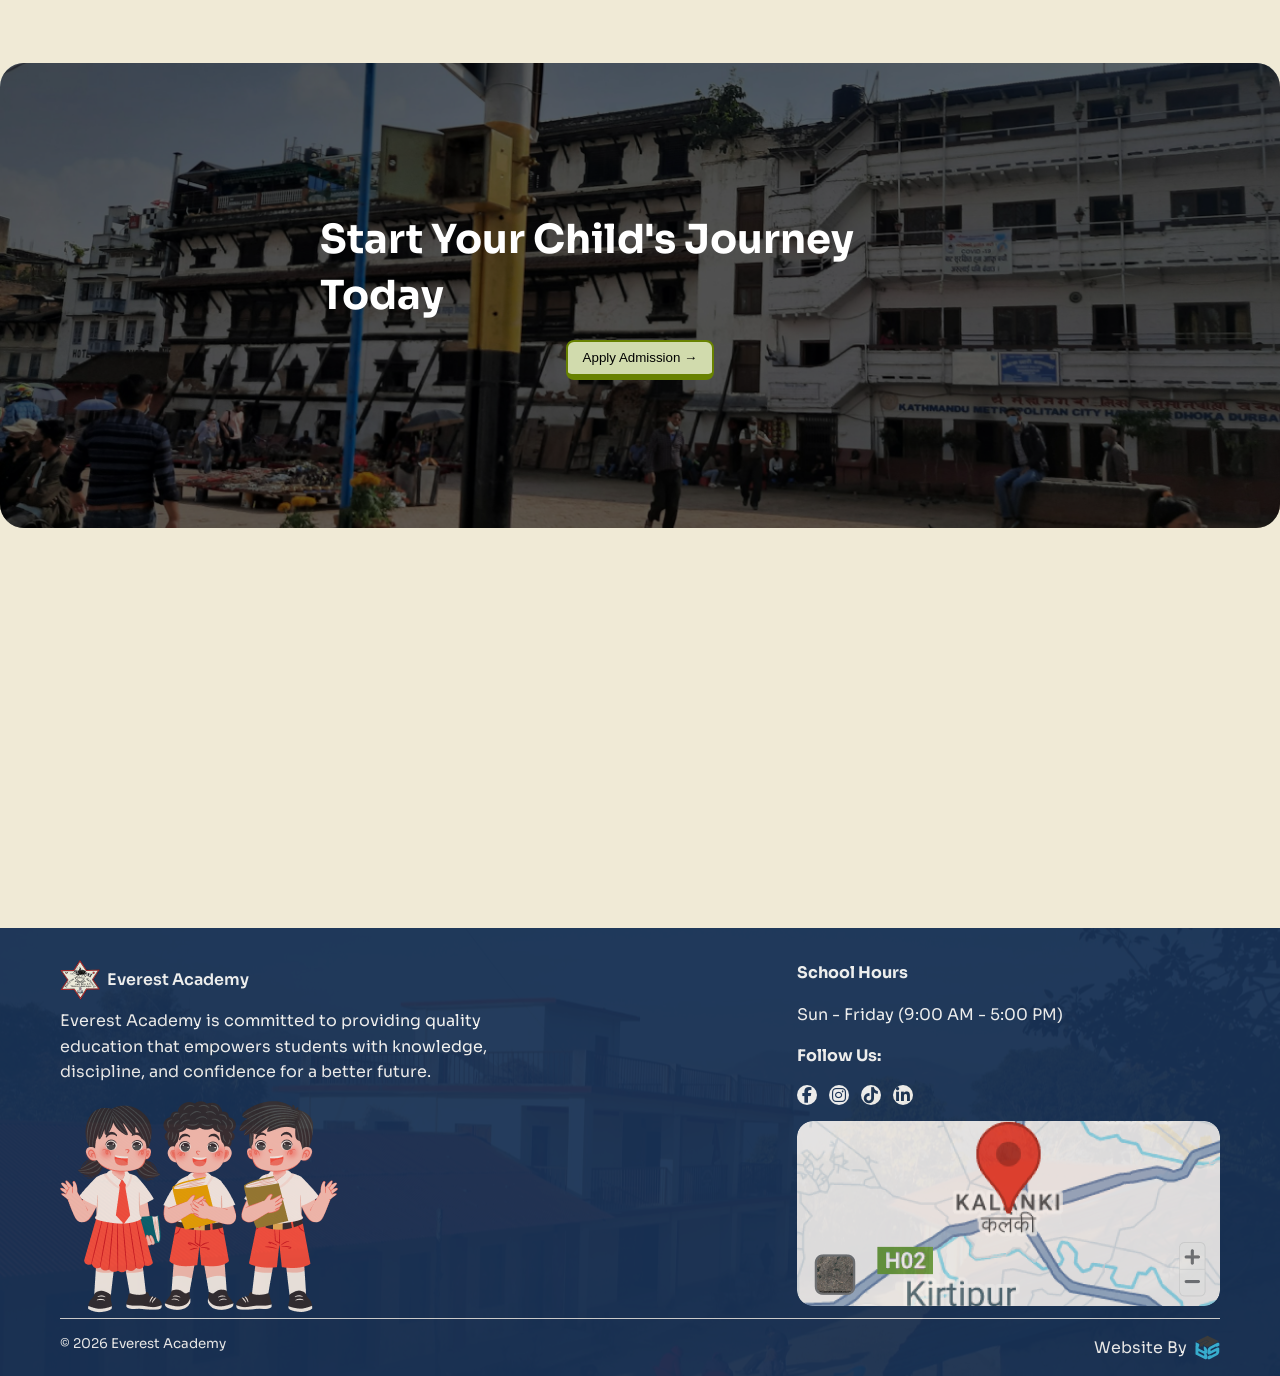
==== commit 1f63c846: "Refactor navigation links to use Redirects folder, remove notices.html, and add new pages for about," ====
--- a/index.html
+++ b/index.html
@@ -39,12 +39,12 @@
                 <!-- Navigation Menu -->
                 <ul class="nav-menu" id="navMenu">
                     <li><a href="#">Home</a></li>
-                    <li><a href="about.html">About Us</a></li>
-                    <li><a href="facilities.html">Facilities</a></li>
-                    <li><a href="notices.html">Notices</a></li>
+                    <li><a href="Redirects/about.html">About Us</a></li>
+                    <li><a href="Redirects/facilities.html">Facilities</a></li>
+                    <li><a href="Redirects/notices.html">Notices</a></li>
                     <li><a href="#">Career</a></li>
                     <li><a href="Redirects/admission.html">Admission</a></li>
-                    <li><a class="contactUsbnav" href="#">Contact Us
+                    <li><a class="contactUsbnav" href="Redirects/contactUs.html">Contact Us
                     <span class="arrow">&#8594;</span>
                     </a></li>
                 </ul>
--- a/styles.css
+++ b/styles.css
@@ -222,44 +222,54 @@
     background-color: var(--primary-background);
     border-radius: 100px 100px 0 0;
     padding-bottom: 200px;
-}
-
-.stats-bar{
-    display: flex;
-    flex-direction: row;
-    justify-content: space-around;
+    overflow-x: hidden;
+}
+
+.stats-bar {
+    display: grid;
+    grid-template-columns: 1fr 1fr;
+    border-bottom: 2px solid var(--primary-color);
+}
+
+.stat-item {
+    text-align: center;
     padding: 32px 0;
-}
-
-.stat-item{
-    border-right: 2px solid #1A355B;
-    padding: 0 120px;
-    text-align: center;
-}
-
-.stat-item h3{
+    position: relative;
+}
+
+.stat-item:nth-child(1),
+.stat-item:nth-child(2) {
+    border-bottom: 2px solid var(--primary-color);
+}
+
+.stat-item:nth-child(1)::after,
+.stat-item:nth-child(3)::after {
+    content: '';
+    position: absolute;
+    right: 0;
+    top: 15%;
+    height: 70%;
+    width: 2px;
+    background-color: var(--primary-color);
+}
+
+.stat-item h3 {
     font-family: Sora;
     font-weight: 800;
-    font-style: ExtraBold;
-    font-size: 40px;  
-    color: var(--primary-color);  
-}
-
-.stat-item p{
+    font-size: 40px;
+    color: var(--primary-color);
+}
+
+.stat-item p {
     font-family: Sora;
     font-weight: 700;
-    font-style: Bold;
     white-space: nowrap;
-    color: var(--primary-color); 
-}
-
-.stat-item:last-child{
-    border-right: none;
+    color: var(--primary-color);
 }
 
 .about-header{
     text-align: center;
-    width: 946px;
+    width: min(946px, 100%);
 }
 
 .about-section{
@@ -289,8 +299,11 @@
     display: flex;
     flex-direction: column;
     max-width: 1200px;
+    width: 100%;
+    padding: 0 32px;
     margin: 0 auto;
     margin-bottom: 200px;
+    box-sizing: border-box;
 }
 
 .message-section h2 {
@@ -301,27 +314,33 @@
 
 .message-content {
     display: flex;
+    flex-direction: column;          /* keep your existing layout */
     background-color: #d4e6c3;
     border-radius: 20px;
-    gap: 32px;
-    width: 1200px;
-    height: 440px;
-    padding: 32px;
+    padding: 65px 65px 80px 370px;  /* ← left padding clears the image */
     position: relative;
+    min-height: 400px;               /* ← prevents card collapsing */
 }
 
 .quote-icon{
+    position: absolute;
+    top: 10px;
+    left: 10px;
     height: 70px;
     width: 70px;
 }
 
 .principal-img{
-    position: relative;
-    bottom: 200px;
-
+    position: absolute;
+    bottom: -20px;
+    left: 0px;
+    height: 528px;
+    z-index: 10;
 }
 
 .message-text {
+    height: 100%;
+    right: 0;
     display: flex;
     flex-direction: column;
     justify-content: center;
@@ -554,18 +573,29 @@
 .far .fa-calendar{
     margin-left: 4px;
 }
+
 .notice-body {
     padding: 0 16px;
+    display: flex;
+    flex-direction: column;
+    overflow: hidden;
+    
 }
 
 .notice-body h3 {
-    white-space: nowrap;
     margin-bottom: 4px;
 }
 
 .notice-body p {
     margin-bottom: 8px;
-}
+    overflow: hidden;
+    display: -webkit-box;
+    -webkit-line-clamp: 4;
+    line-clamp: 4;
+    -webkit-box-orient: vertical;
+
+}
+
 .notice-body a {
     font-size: 14px;
     text-decoration: none;
@@ -691,7 +721,7 @@
 
 .footer-left p{
     margin-bottom: 16px;
-    width: 503px;
+    width: min(503px, 100%);
 }
 
 .footer-right{
@@ -743,44 +773,54 @@
 
 /* ================== RESPONSIVE ================== */
 
-/* Tablet (441px to 1024px) - Only Hamburger */
-@media (min-width: 441px) and (max-width: 1024px) {
+/* --- Nav: Desktop (≥ 1025px) --- */
+@media (min-width: 1025px) {
+    .nav-menu {
+        display: flex;
+    }
+    .menu-toggle {
+        display: none;
+    }
+}
+@media (max-width: 1120px) {
+    .why-center-arrow{
+        display: none;
+    }
+    
+}
+
+/* --- Nav: Hamburger (≤ 1024px) --- */
+@media (max-width: 1024px) {
     .navbar-container {
-        padding: 16px 32px;
         position: relative;
     }
-
     .nav-menu {
         display: none;
         flex-direction: column;
         position: absolute;
         top: 100%;
-        left: -32px;
-        right: -32px;
-        width: calc(100% + 64px);
+        left: 0;
+        right: 0;
+        width: 100%;
         background: var(--primary-background);
         padding: 0;
         box-shadow: 0 10px 20px rgba(0, 0, 0, 0.1);
         gap: 0;
         align-items: flex-start;
     }
-
     .nav-menu li {
         width: 100%;
         border-bottom: 1px solid #eee;
     }
-
     .nav-menu a {
         display: block;
         padding: 15px 20px;
         color: #333;
         text-decoration: none;
     }
-
     .nav-menu a:hover {
         background-color: #f5f5f5;
     }
-
     .nav-menu .contactUsbnav {
         background: transparent;
         border: none;
@@ -788,11 +828,9 @@
         color: #333;
         padding: 15px 20px;
     }
-
     .nav-menu.active {
         display: flex;
     }
-
     .menu-toggle {
         display: block;
     }
@@ -813,16 +851,7 @@
     .nav-menu {
         display: none;
         flex-direction: column;
-        position: absolute;
-        top: 100%;
-        left: -16px;
-        right: -16px;
-        width: calc(100% + 32px);
-        background: var(--primary-background);
-        padding: 0;
-        box-shadow: 0 10px 20px rgba(0, 0, 0, 0.1);
-        gap: 0;
-        align-items: flex-start;
+        align-items: center;
     }
     .nav-menu li,
     .nav-menu a {
